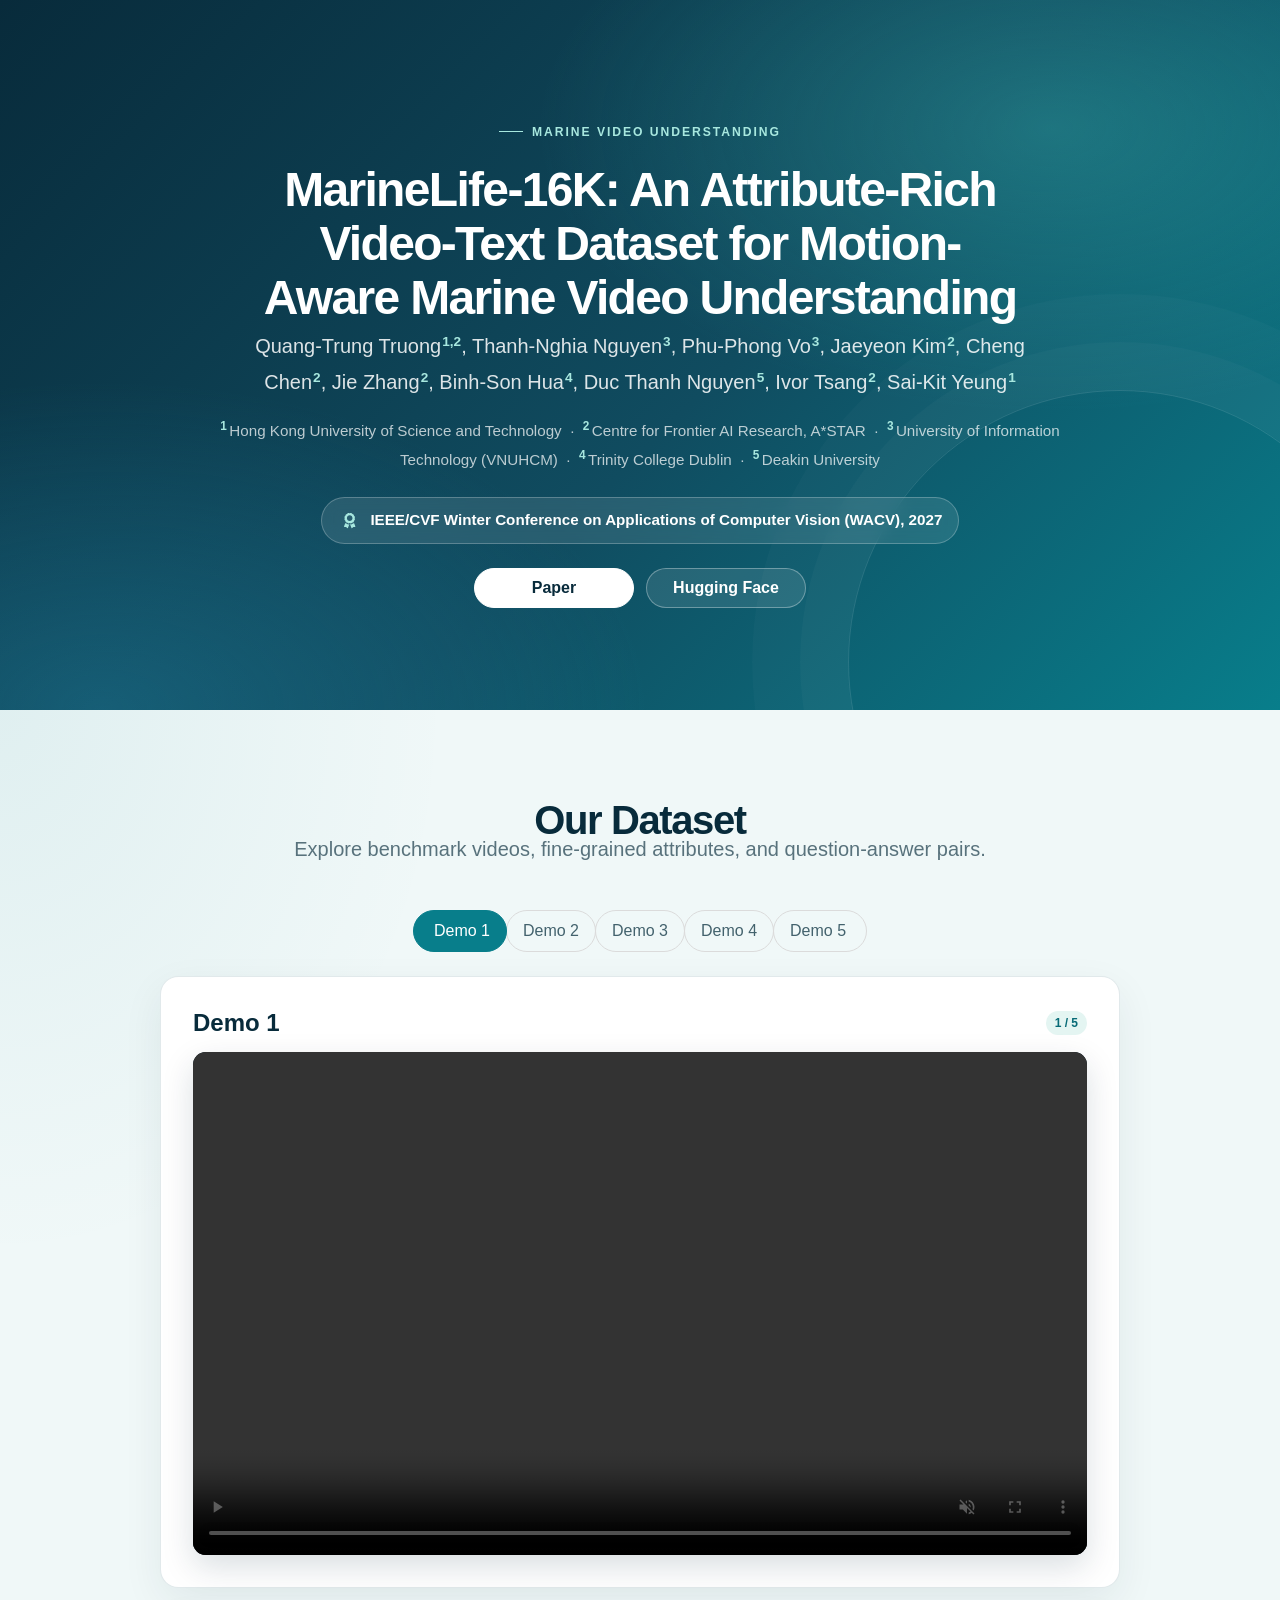
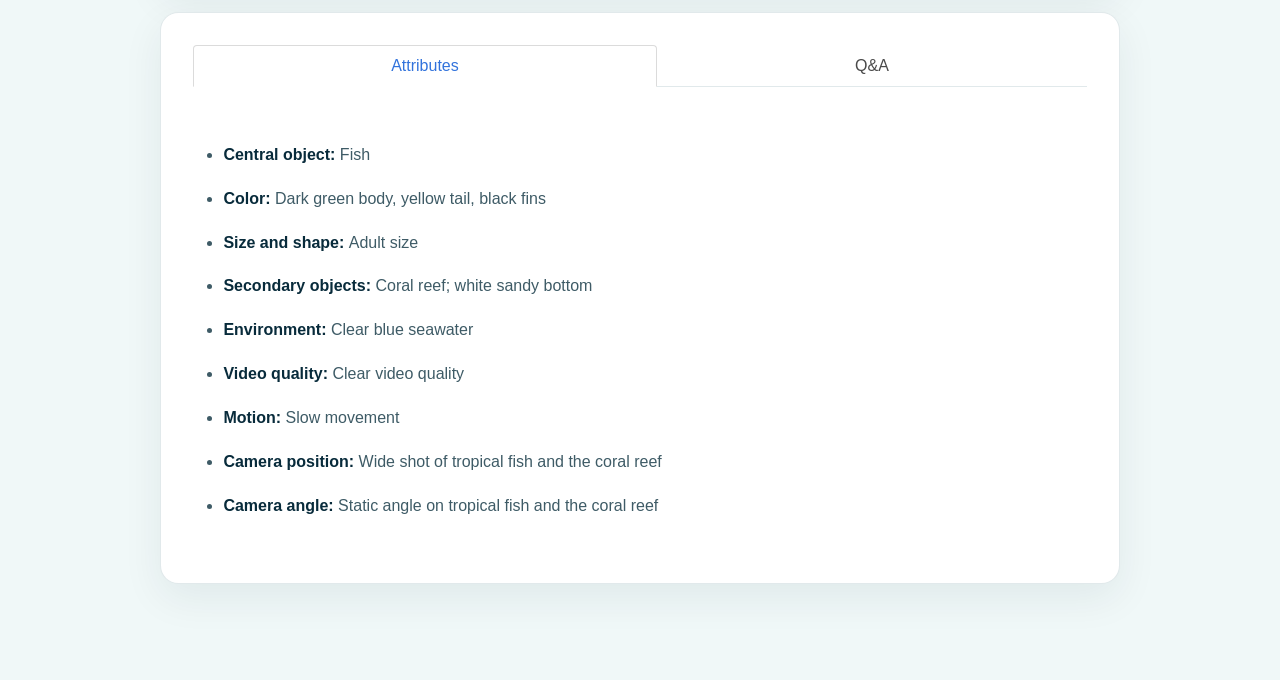
==== index.html @ a96bd1e1 "add materials" ====
<!DOCTYPE html>
<html lang="en">
<head>
  <meta charset="utf-8">
  <meta name="description" content="MarineLife-16K is an attribute-rich video-text dataset for motion-aware marine video understanding.">
  <meta name="keywords" content="MarineLife-16K, marine video, video-text dataset, video understanding, multimodal AI">
  <meta name="viewport" content="width=device-width, initial-scale=1">
  <title>MarineLife-16K: An Attribute-Rich Video-Text Dataset for Motion-Aware Marine Video Understanding</title>
  <link rel="stylesheet" href="./static/css/bulma.min.css">
  <link rel="stylesheet" href="./static/css/fontawesome.all.min.css">
  <script defer src="./static/js/fontawesome.all.min.js"></script>
  <style>
    :root {
      --ocean-ink: #103344;
      --ocean-deep: #082b3b;
      --ocean-teal: #087e8b;
      --ocean-mist: #f0f8f8;
      --ocean-line: rgba(14, 79, 94, 0.12);
    }

    html {
      scroll-behavior: smooth;
      background: var(--ocean-mist);
    }

    body {
      color: var(--ocean-ink);
      background: var(--ocean-mist);
      -webkit-font-smoothing: antialiased;
    }

    .project-hero {
      position: relative;
      overflow: hidden;
      color: #fff;
      background:
        radial-gradient(ellipse at 82% 18%, rgba(64, 199, 190, 0.3), transparent 32rem),
        radial-gradient(ellipse at 8% 100%, rgba(32, 126, 156, 0.45), transparent 34rem),
        linear-gradient(135deg, #082b3b 0%, #104c60 55%, #087e8b 100%);
    }

    .project-hero::after {
      position: absolute;
      right: -7rem;
      bottom: -14rem;
      width: 34rem;
      height: 34rem;
      border: 1px solid rgba(255, 255, 255, 0.12);
      border-radius: 50%;
      box-shadow: 0 0 0 3rem rgba(255, 255, 255, 0.025), 0 0 0 6rem rgba(255, 255, 255, 0.02);
      content: "";
      pointer-events: none;
    }

    .project-hero .hero-body {
      position: relative;
      z-index: 1;
      padding-top: clamp(4rem, 9vw, 7.5rem);
      padding-bottom: clamp(4rem, 8vw, 6.5rem);
    }

    .project-hero .title {
      max-width: 980px;
      margin-right: auto;
      margin-left: auto;
      color: #fff;
      letter-spacing: -0.035em;
      line-height: 1.12;
      text-wrap: balance;
    }

    .project-kicker {
      display: inline-flex;
      align-items: center;
      gap: 0.55rem;
      margin-bottom: 1.4rem;
      color: #a8e8df;
      font-size: 0.76rem;
      font-weight: 700;
      letter-spacing: 0.16em;
      text-transform: uppercase;
    }

    .project-kicker::before {
      width: 1.5rem;
      height: 1px;
      background: currentColor;
      content: "";
    }

    .project-authors {
      max-width: 820px;
      margin: 0 auto 1.5rem;
      color: rgba(255, 255, 255, 0.86);
      line-height: 1.8;
    }

    .project-authors sup {
      margin-left: 0.08em;
      color: #a8e8df;
      font-size: 0.68em;
      font-weight: 700;
    }

    .project-affiliations {
      max-width: 900px;
      margin: -0.5rem auto 1.5rem;
      color: rgba(255, 255, 255, 0.72);
      font-size: 0.95rem;
      line-height: 1.8;
    }

    .project-affiliations sup {
      margin-right: 0.15rem;
      color: #a8e8df;
      font-size: 0.78em;
      font-weight: 700;
    }

    .project-venue {
      display: inline-flex;
      align-items: center;
      gap: 0.55rem;
      padding: 0.65rem 1rem;
      border: 1px solid rgba(255, 255, 255, 0.24);
      border-radius: 999px;
      color: #fff;
      background: rgba(255, 255, 255, 0.1);
      font-size: 0.95rem;
      font-weight: 600;
      backdrop-filter: blur(8px);
    }

    .project-venue .icon {
      color: #a8e8df;
    }

    .project-actions {
      display: flex;
      flex-wrap: wrap;
      justify-content: center;
      gap: 0.75rem;
      margin-top: 1.5rem;
    }

    .project-actions .button {
      min-width: 10rem;
      border: 1px solid rgba(255, 255, 255, 0.32);
      border-radius: 999px;
      color: #fff;
      background: rgba(255, 255, 255, 0.1);
      font-weight: 700;
      transition: transform 160ms ease, background-color 160ms ease, box-shadow 160ms ease;
    }

    .project-actions .button:hover {
      transform: translateY(-2px);
      border-color: #fff;
      color: #fff;
      background: rgba(255, 255, 255, 0.2);
      box-shadow: 0 8px 20px rgba(0, 0, 0, 0.12);
    }

    .project-actions .button-paper {
      border-color: #fff;
      color: var(--ocean-deep);
      background: #fff;
    }

    .project-actions .button-paper:hover {
      border-color: #e4f5f2;
      color: var(--ocean-deep);
      background: #e4f5f2;
    }

    .project-actions a:focus-visible {
      outline: 3px solid #f0b84c;
      outline-offset: 3px;
    }

    #interactive-demo {
      padding-top: clamp(3rem, 7vw, 5.5rem);
      padding-bottom: clamp(4rem, 8vw, 6rem);
      background:
        radial-gradient(ellipse at 0% 0%, rgba(8, 126, 139, 0.07), transparent 28rem),
        var(--ocean-mist) !important;
    }

    .demo-heading .title {
      margin-bottom: 0.85rem;
      color: var(--ocean-deep);
      letter-spacing: -0.035em;
    }

    .demo-heading .subtitle {
      color: #58727c;
    }

    #interactive-demo .box {
      padding: clamp(1rem, 3vw, 2rem);
      border: 1px solid var(--ocean-line);
      border-radius: 1.15rem;
      box-shadow: 0 14px 40px rgba(8, 43, 59, 0.07);
    }

    #interactive-demo .tabs ul {
      border-bottom-color: var(--ocean-line);
    }

    #interactive-demo .tabs a {
      transition: color 160ms ease, background-color 160ms ease, border-color 160ms ease;
    }

    #demo-video-tabs a {
      border-radius: 999px;
      color: #43626d;
    }

    #demo-video-tabs li.is-active a {
      border-color: var(--ocean-teal);
      color: #fff;
      background: var(--ocean-teal);
    }

    #interactive-demo .tabs a:hover {
      color: var(--ocean-teal);
    }

    #demo-video-tabs li.is-active a:hover {
      color: #fff;
    }

    #demo-video-title {
      color: var(--ocean-deep);
      overflow-wrap: anywhere;
    }

    #demo-video-count {
      border-radius: 999px;
      color: #086b77;
      background: #e4f5f2;
      font-weight: 700;
    }

    #marine-demo-video {
      border-radius: 0.8rem;
      background: #061e29;
      box-shadow: 0 12px 32px rgba(8, 43, 59, 0.15);
    }

    #demo-attributes,
    #demo-qa {
      padding: 0.5rem 0.5rem 0;
      color: #3e5b66;
      line-height: 1.8;
    }

    #demo-attributes ul,
    #demo-qa ol {
      margin-left: 1.4rem;
    }

    #demo-attributes li,
    #demo-qa li {
      padding: 0.35rem 0;
    }

    #demo-attributes strong,
    #demo-qa strong {
      color: var(--ocean-deep);
    }

    #interactive-demo a:focus-visible {
      outline: 3px solid #f0b84c;
      outline-offset: 3px;
    }

    @media (max-width: 600px) {
      .project-hero .hero-body {
        padding-right: 1.25rem;
        padding-left: 1.25rem;
      }

      .project-venue {
        max-width: 100%;
        border-radius: 1rem;
        font-size: 0.85rem;
      }

      #demo-video-tabs ul {
        flex-wrap: wrap;
      }
    }

    @media (prefers-reduced-motion: reduce) {
      html {
        scroll-behavior: auto;
      }

      *,
      *::before,
      *::after {
        transition-duration: 0.01ms !important;
      }
    }
  </style>
</head>
<body>
  <section class="hero project-hero">
    <div class="hero-body">
      <div class="container is-max-desktop">
        <div class="has-text-centered">
          <p class="project-kicker">Marine video understanding</p>
          <h1 class="title is-1 is-size-3-mobile is-size-2-tablet is-size-1-desktop mb-5">
            MarineLife-16K: An Attribute-Rich Video-Text Dataset for Motion-Aware Marine Video Understanding
          </h1>

          <p class="subtitle is-5 has-text-centered project-authors">
            Quang-Trung Truong<sup>1,2</sup>, Thanh-Nghia Nguyen<sup>3</sup>, Phu-Phong Vo<sup>3</sup>,
            Jaeyeon Kim<sup>2</sup>, Cheng Chen<sup>2</sup>, Jie Zhang<sup>2</sup>,
            Binh-Son Hua<sup>4</sup>, Duc Thanh Nguyen<sup>5</sup>, Ivor Tsang<sup>2</sup>,
            Sai-Kit Yeung<sup>1</sup>
          </p>
          <p class="project-affiliations">
            <sup>1</sup>Hong Kong University of Science and Technology
            &nbsp;&middot;&nbsp; <sup>2</sup>Centre for Frontier AI Research, A*STAR
            &nbsp;&middot;&nbsp; <sup>3</sup>University of Information Technology (VNUHCM)
            &nbsp;&middot;&nbsp; <sup>4</sup>Trinity College Dublin
            &nbsp;&middot;&nbsp; <sup>5</sup>Deakin University
          </p>
          <p class="project-venue">
            <span class="icon" aria-hidden="true"><i class="fas fa-award"></i></span>
            IEEE/CVF Winter Conference on Applications of Computer Vision (WACV), 2027
          </p>
          <div class="project-actions" aria-label="Project resources">
            <a class="button button-paper" href="MarineLife-16K.pdf" target="_blank" rel="noopener noreferrer">
              <span>Paper</span>
            </a>
            <a class="button" href="https://huggingface.co/datasets/MarineLife-16K/MarineLife-16K" target="_blank" rel="noopener noreferrer">
              <span>Hugging Face</span>
            </a>
          </div>
        </div>
      </div>
    </div>
  </section>

  <section class="section has-background-light" id="interactive-demo">
    <div class="container is-max-desktop">
      <div class="has-text-centered mb-6 demo-heading">
        <h2 class="title is-2 is-size-3-mobile">Our Dataset</h2>
        <p class="subtitle is-5">Explore benchmark videos, fine-grained attributes, and question-answer pairs.</p>
      </div>

      <div class="tabs is-toggle is-toggle-rounded is-centered" aria-label="Demo videos">
        <ul id="demo-video-tabs" role="tablist"></ul>
      </div>

      <div class="box">
        <nav class="level is-mobile mb-4" aria-label="Active video details">
          <div class="level-left">
            <div class="level-item">
              <h3 class="title is-4 mb-0" id="demo-video-title"></h3>
            </div>
          </div>
          <div class="level-right">
            <div class="level-item">
              <span class="tag is-info is-light" id="demo-video-count"></span>
            </div>
          </div>
        </nav>
        <figure class="image is-16by9">
          <video class="has-ratio" id="marine-demo-video" autoplay controls muted loop playsinline preload="metadata"></video>
        </figure>
      </div>

      <div class="box mt-5">
        <div class="tabs is-boxed is-fullwidth" aria-label="Video data views">
          <ul role="tablist">
            <li class="is-active" data-panel-tab="attributes">
              <a href="#demo-attributes" role="tab" aria-selected="true" aria-controls="demo-attributes">Attributes</a>
            </li>
            <li data-panel-tab="qa">
              <a href="#demo-qa" role="tab" aria-selected="false" aria-controls="demo-qa">Q&amp;A</a>
            </li>
          </ul>
        </div>
        <div class="content" id="demo-attributes" role="tabpanel"></div>
        <div class="content is-hidden" id="demo-qa" role="tabpanel"></div>
      </div>
    </div>
  </section>

  <script>
    const demoVideos = [
  {
    "id": "BigIsland_Jan3_2023__0019",
    "filename": "BigIsland_Jan3_2023_0019.mp4",
    "attributes": [
      {
        "label": "Central object",
        "value": "Fish"
      },
      {
        "label": "Color",
        "value": "Dark green body, yellow tail, black fins"
      },
      {
        "label": "Size and shape",
        "value": "Adult size"
      },
      {
        "label": "Secondary objects",
        "value": "Coral reef; white sandy bottom"
      },
      {
        "label": "Environment",
        "value": "Clear blue seawater"
      },
      {
        "label": "Video quality",
        "value": "Clear video quality"
      },
      {
        "label": "Motion",
        "value": "Slow movement"
      },
      {
        "label": "Camera position",
        "value": "Wide shot of tropical fish and the coral reef"
      },
      {
        "label": "Camera angle",
        "value": "Static angle on tropical fish and the coral reef"
      }
    ],
    "qa": [
      {
        "question": "What is the central object in the video?",
        "options": [
          {
            "label": "A",
            "text": "fish"
          },
          {
            "label": "B",
            "text": "shark"
          },
          {
            "label": "C",
            "text": "seal"
          },
          {
            "label": "D",
            "text": "sea turtle"
          }
        ],
        "answer": "A — fish"
      },
      {
        "question": "Which color and size or shape description best matches the fish?",
        "options": [
          {
            "label": "A",
            "text": "color: dark green body, yellow tail, black fins; size/shape: adult sizes"
          },
          {
            "label": "B",
            "text": "color: many vivid colors, mainly moss green, light green, and yellow; size/shape: various sizes"
          },
          {
            "label": "C",
            "text": "color: rough body, black and pink; size/shape: various sizes"
          },
          {
            "label": "D",
            "text": "color: white scales with thin black on the body; orange-yellow dorsal and anal fins with black edges; white pectoral and pelvic fins; size/shape: large size"
          }
        ],
        "answer": "A — color: dark green body, yellow tail, black fins; size/shape: adult sizes"
      },
      {
        "question": "Which option lists only objects present in the video? An option is incorrect if it includes any object not shown.",
        "options": [
          {
            "label": "A",
            "text": "hard coral, fish, lobster"
          },
          {
            "label": "B",
            "text": "shark, many different small fish species and isolated hard corals growing separately, rocky area"
          },
          {
            "label": "C",
            "text": "sandy seafloor, spiny coral, different types of coral such as hard coral, soft coral, gorgonian coral, ..."
          },
          {
            "label": "D",
            "text": "fish, coral reef, white sandy bottom"
          }
        ],
        "answer": "D — fish, coral reef, white sandy bottom"
      },
      {
        "question": "Which camera position or camera movement best matches the video?",
        "options": [
          {
            "label": "A",
            "text": "camera position/view: the camera is stationary, taking a wide shot of the sea turtle from near to far, then from far to near, and moving across the camera; camera angle/movement: horizontal angle that follows the sea turtle"
          },
          {
            "label": "B",
            "text": "camera position/view: the camera takes a wide shot of Tropical fish and the coral reef; camera angle/movement: static angle on Tropical fish and the coral reef"
          },
          {
            "label": "C",
            "text": "camera position/view: the camera pans around; camera angle/movement: wide horizontal shot"
          },
          {
            "label": "D",
            "text": "camera position/view: the camera tilts down toward the seafloor; camera angle/movement: vertical tilt"
          }
        ],
        "answer": "B — camera position/view: the camera takes a wide shot of Tropical fish and the coral reef; camera angle/movement: static angle on Tropical fish and the coral reef"
      },
      {
        "question": "Which movement or state of the fish, best matches the video?",
        "options": [
          {
            "label": "A",
            "text": "the spiny coral moves slightly"
          },
          {
            "label": "B",
            "text": "slow movement"
          },
          {
            "label": "C",
            "text": "the coral reef moves very little"
          },
          {
            "label": "D",
            "text": "the shark cruises steadily through open water"
          }
        ],
        "answer": "B — slow movement"
      },
      {
        "question": "How is the environment in the video?",
        "options": [
          {
            "label": "A",
            "text": "slightly turbid seawater"
          },
          {
            "label": "B",
            "text": "dense kelp forest"
          },
          {
            "label": "C",
            "text": "murky green water"
          },
          {
            "label": "D",
            "text": "clear blue seawater"
          }
        ],
        "answer": "D — clear blue seawater"
      },
      {
        "question": "How do the camera movement and viewpoint capture the fish and the visible object activity in the video?",
        "options": [],
        "answer": "The camera takes a wide shot of Tropical fish and the coral reef. The camera angle or movement is described as follows: static angle on Tropical fish and the coral reef. Together, these camera choices record the fish and the visible activity: slow movement."
      },
      {
        "question": "Write one complete English video-captioning sentence that contains fewer than 80 words, describes the central object's identity, texture or pattern, color, size, and shape, includes up to three secondary objects, details the environment and lighting, mentions the video quality, describes the object motion, and defines the camera position and camera angle separately.",
        "options": [],
        "answer": "The video shows a medium dark blue-black reef fish with a streamlined oval body and bright yellow tail over coral rubble, white sand channels, distant fish, and clear daylight water; the fish moves slowly, with a foreground-to-wide camera position and horizontal camera angle."
      }
    ]
  },
  {
    "id": "GreenIsland_Apr9_2023__0002",
    "filename": "GreenIsland_Apr9_2023_0002.mp4",
    "attributes": [
      {
        "label": "Central object",
        "value": "Sea turtle"
      },
      {
        "label": "Texture and pattern",
        "value": "Brownish-black with white spots; white with black dots"
      },
      {
        "label": "Color",
        "value": "Brown"
      },
      {
        "label": "Size and shape",
        "value": "Adult size"
      },
      {
        "label": "Secondary objects",
        "value": "Coral reefs and surrounding rocks; diver"
      },
      {
        "label": "Environment",
        "value": "Clear blue seawater"
      },
      {
        "label": "Video quality",
        "value": "Clear video quality"
      },
      {
        "label": "Motion",
        "value": "The sea turtle swims at a slow speed"
      },
      {
        "label": "Camera position",
        "value": "Stationary wide shot as the sea turtle moves from near to far and back"
      },
      {
        "label": "Camera angle",
        "value": "Horizontal angle following the sea turtle"
      }
    ],
    "qa": [
      {
        "question": "What is the central object in the video?",
        "options": [
          {
            "label": "A",
            "text": "seal"
          },
          {
            "label": "B",
            "text": "shark"
          },
          {
            "label": "C",
            "text": "ray"
          },
          {
            "label": "D",
            "text": "sea turtle"
          }
        ],
        "answer": "D — sea turtle"
      },
      {
        "question": "Which color and size or shape description best matches the sea turtle?",
        "options": [
          {
            "label": "A",
            "text": "color: red, white, and brown; size/shape: fan-shaped fins with a compact body"
          },
          {
            "label": "B",
            "text": "color: rough body, black and pink; size/shape: various sizes"
          },
          {
            "label": "C",
            "text": "color: brown; size/shape: adult sizes"
          },
          {
            "label": "D",
            "text": "color: orange, brown; size/shape: large"
          }
        ],
        "answer": "C — color: brown; size/shape: adult sizes"
      },
      {
        "question": "Which option lists only objects present in the video? An option is incorrect if it includes any object not shown.",
        "options": [
          {
            "label": "A",
            "text": "many schools of small fish, seal, rocky area"
          },
          {
            "label": "B",
            "text": "coral reefs and rocks surrounding the organism, diver, sea turtle"
          },
          {
            "label": "C",
            "text": "diver, many different small fish species and isolated hard corals growing separately, seaweed"
          },
          {
            "label": "D",
            "text": "diver, sea turtle, hard coral"
          }
        ],
        "answer": "B — coral reefs and rocks surrounding the organism, diver, sea turtle"
      },
      {
        "question": "Which camera position or camera movement best matches the video?",
        "options": [
          {
            "label": "A",
            "text": "camera position/view: the camera takes a close-up of the coral reef, then part of a school of small fish and a rope, then a wide shot around the coral reef; the video is clear; camera angle/movement: the shot moves slowly, taking us from a close-up view to a wide view of the coral reef"
          },
          {
            "label": "B",
            "text": "camera position/view: the camera takes a close-up of hard coral from one spot to another; camera angle/movement: close-up shot around the hard coral"
          },
          {
            "label": "C",
            "text": "camera position/view: the camera tilts down toward the seafloor; camera angle/movement: vertical tilt"
          },
          {
            "label": "D",
            "text": "camera position/view: the camera is stationary, taking a wide shot of the sea turtle from near to far, then from far to near, and moving across the camera; camera angle/movement: horizontal angle that follows the sea turtle"
          }
        ],
        "answer": "D — camera position/view: the camera is stationary, taking a wide shot of the sea turtle from near to far, then from far to near, and moving across the camera; camera angle/movement: horizontal angle that follows the sea turtle"
      },
      {
        "question": "Which movement or state of the sea turtle, best matches the video?",
        "options": [
          {
            "label": "A",
            "text": "black and pink sea urchins move very little"
          },
          {
            "label": "B",
            "text": "the sea turtle swims at a slow speed"
          },
          {
            "label": "C",
            "text": "the diver swims slowly and exhales air bubbles"
          },
          {
            "label": "D",
            "text": "the seal swims fast"
          }
        ],
        "answer": "B — the sea turtle swims at a slow speed"
      },
      {
        "question": "How is the environment in the video?",
        "options": [
          {
            "label": "A",
            "text": "turquoise, turbid water"
          },
          {
            "label": "B",
            "text": "slightly turbid seawater"
          },
          {
            "label": "C",
            "text": "clear blue seawater"
          },
          {
            "label": "D",
            "text": "dark rocky seabed"
          }
        ],
        "answer": "C — clear blue seawater"
      },
      {
        "question": "How do the camera movement and viewpoint capture the sea turtle and the visible object activity in the video?",
        "options": [],
        "answer": "The camera is stationary, taking a wide shot of the sea turtle from near to far, then from far to near, and moving across the camera. The camera angle or movement is described as follows: horizontal angle that follows the sea turtle. Together, these camera choices record the sea turtle and the visible activity: the sea turtle swims at a slow speed."
      },
      {
        "question": "Write one complete English video-captioning sentence that contains fewer than 80 words, describes the central object's identity, texture or pattern, color, size, and shape, includes up to three secondary objects, details the environment and lighting, mentions the video quality, describes the object motion, and defines the camera position and camera angle separately.",
        "options": [],
        "answer": "The video shows an adult sea turtle with an olive-brown oval scute-patterned shell, speckled pale head, and broad flippers swimming over coral mounds, rocky ledges, distant fish, and clear sunlit blue reef water; the turtle glides slowly, with a following side camera position and horizontal camera angle."
      }
    ]
  },
  {
    "id": "KAUST_Jun2023__0021",
    "filename": "KAUST_Jun2023_0021.mp4",
    "attributes": [
      {
        "label": "Central object",
        "value": "Coral reef"
      },
      {
        "label": "Color",
        "value": "Varied coloration"
      },
      {
        "label": "Size and shape",
        "value": "Large"
      },
      {
        "label": "Secondary objects",
        "value": "Two divers"
      },
      {
        "label": "Environment",
        "value": "Clear water"
      },
      {
        "label": "Video quality",
        "value": "High-quality, sharp footage"
      },
      {
        "label": "Motion",
        "value": "Two divers observe the coral reef"
      },
      {
        "label": "Camera position",
        "value": "Camera pans around the coral reef"
      },
      {
        "label": "Camera angle",
        "value": "Horizontal, wide-angle shot of the coral reef"
      }
    ],
    "qa": [
      {
        "question": "What is the central object in the video?",
        "options": [
          {
            "label": "A",
            "text": "rocky arch"
          },
          {
            "label": "B",
            "text": "shipwreck"
          },
          {
            "label": "C",
            "text": "coral reef"
          },
          {
            "label": "D",
            "text": "kelp forest"
          }
        ],
        "answer": "C — coral reef"
      },
      {
        "question": "Which color and size or shape description best matches the coral reef?",
        "options": [
          {
            "label": "A",
            "text": "color: golden yellow; size/shape: tall and branching"
          },
          {
            "label": "B",
            "text": "color: bright scarlet; size/shape: needle-thin and elongated"
          },
          {
            "label": "C",
            "text": "color: varied coloration; size/shape: large"
          },
          {
            "label": "D",
            "text": "color: translucent white; size/shape: round and gelatinous"
          }
        ],
        "answer": "C — color: varied coloration; size/shape: large"
      },
      {
        "question": "Which option lists only objects present in the video? An option is incorrect if it includes any object not shown.",
        "options": [
          {
            "label": "A",
            "text": "coral reef, two divers"
          },
          {
            "label": "B",
            "text": "giant clam, manta ray"
          },
          {
            "label": "C",
            "text": "giant Pacific octopus, hammerhead shark"
          },
          {
            "label": "D",
            "text": "leafy seadragon, chambered nautilus"
          }
        ],
        "answer": "A — coral reef, two divers"
      },
      {
        "question": "Which camera position or camera movement best matches the video?",
        "options": [
          {
            "label": "A",
            "text": "camera position/view: Camera pans around coral reef; camera angle/movement: Horizontal, Wide-angle shot of coral reef"
          },
          {
            "label": "B",
            "text": "camera position/view: diver-eye close view; camera angle/movement: upward-tilted handheld shot"
          },
          {
            "label": "C",
            "text": "camera position/view: fixed macro view; camera angle/movement: top-down static shot"
          },
          {
            "label": "D",
            "text": "camera position/view: overhead orbiting view; camera angle/movement: vertical circular sweep"
          }
        ],
        "answer": "A — camera position/view: Camera pans around coral reef; camera angle/movement: Horizontal, Wide-angle shot of coral reef"
      },
      {
        "question": "How do the camera movement and viewpoint capture the coral reef and the visible object activity in the video?",
        "options": [],
        "answer": "The camera position is Camera pans around coral reef. The camera angle or movement is Horizontal, Wide-angle shot of coral reef. Together, these camera choices capture the coral reef and visible activity: 2 diver observing side on coral reef.",
      },
      {
        "question": "Write one complete English video-captioning sentence that contains fewer than 80 words, describes the central object's identity, texture or pattern, color, size, and shape, includes up to three secondary objects, details the environment and lighting, mentions the video quality, describes the object motion, and defines the camera position and camera angle separately.",
        "options": [],
        "answer": "The video shows a large, varied-color coral reef near two divers in clear water, captured in high-quality sharp footage with a wide horizontal angle as the camera pans around the reef while the divers observe it from the side."
      },
      {
        "question": "How is the environment in the video?",
        "options": [
          {
            "label": "A",
            "text": "clear water"
          },
          {
            "label": "B",
            "text": "a sunlit shallow reef flat"
          },
          {
            "label": "C",
            "text": "a deep blackwater pelagic zone"
          },
          {
            "label": "D",
            "text": "a silt-heavy estuary"
          }
        ],
        "answer": "A — clear water"
      }
    ]
  },
  {
    "id": "GreenIsland_Guanqun__0015",
    "filename": "GreenIsland_Guanqun_0015.mp4",
    "attributes": [
      {
        "label": "Central object",
        "value": "School of fish"
      },
      {
        "label": "Color",
        "value": "Silver"
      },
      {
        "label": "Size and shape",
        "value": "Large"
      },
      {
        "label": "Secondary objects",
        "value": "Coral reef; diver filming video"
      },
      {
        "label": "Environment",
        "value": "Clear water"
      },
      {
        "label": "Lighting",
        "value": "Light filtering down through the water"
      },
      {
        "label": "Video quality",
        "value": "Sharp footage"
      },
      {
        "label": "Motion",
        "value": "School of fish moves slowly"
      },
      {
        "label": "Camera position",
        "value": "Camera view centered on school of fish"
      },
      {
        "label": "Camera angle",
        "value": "Horizontal, wide-angle shot of school of fish"
      }
    ],
    "qa": [
      {
        "question": "What is the central object in the video?",
        "options": [
          {
            "label": "A",
            "text": "scorpionfish"
          },
          {
            "label": "B",
            "text": "wobbegong shark"
          },
          {
            "label": "C",
            "text": "giant manta ray"
          },
          {
            "label": "D",
            "text": "school of fish"
          }
        ],
        "answer": "D — school of fish"
      },
      {
        "question": "Which color and size or shape description best matches the school of fish?",
        "options": [
          {
            "label": "A",
            "text": "color: silver; size/shape: large"
          },
          {
            "label": "B",
            "text": "color: cobalt blue; size/shape: compact and box-shaped"
          },
          {
            "label": "C",
            "text": "color: golden yellow; size/shape: tall and branching"
          },
          {
            "label": "D",
            "text": "color: bright scarlet; size/shape: needle-thin and elongated"
          }
        ],
        "answer": "A — color: silver; size/shape: large"
      },
      {
        "question": "Which option lists only objects present in the video? An option is incorrect if it includes any object not shown.",
        "options": [
          {
            "label": "A",
            "text": "leafy seadragon, chambered nautilus"
          },
          {
            "label": "B",
            "text": "giant clam, manta ray"
          },
          {
            "label": "C",
            "text": "school of fish, coral reef, diver filming video"
          },
          {
            "label": "D",
            "text": "giant Pacific octopus, hammerhead shark"
          }
        ],
        "answer": "C — school of fish, coral reef, diver filming video"
      },
      {
        "question": "Which camera position or camera movement best matches the video?",
        "options": [
          {
            "label": "A",
            "text": "camera position/view: diver-eye close view; camera angle/movement: upward-tilted handheld shot"
          },
          {
            "label": "B",
            "text": "camera position/view: fixed macro view; camera angle/movement: top-down static shot"
          },
          {
            "label": "C",
            "text": "camera position/view: overhead orbiting view; camera angle/movement: vertical circular sweep"
          },
          {
            "label": "D",
            "text": "camera position/view: Camera view centered on school of fish; camera angle/movement: Horizontal, Wide-angle shot of school of fish"
          }
        ],
        "answer": "D — camera position/view: Camera view centered on school of fish; camera angle/movement: Horizontal, Wide-angle shot of school of fish"
      },
      {
        "question": "How do the camera movement and viewpoint capture the school of fish and the visible object activity in the video?",
        "options": [],
        "answer": "The camera position is Camera view centered on school of fish. The camera angle or movement is Horizontal, Wide-angle shot of school of fish. Together, these camera choices capture the school of fish and visible activity: school of fish moves slowly."
      },
      {
        "question": "Write one complete English video-captioning sentence that contains fewer than 80 words, describes the central object's identity, texture or pattern, color, size, and shape, includes up to three secondary objects, details the environment and lighting, mentions the video quality, describes the object motion, and defines the camera position and camera angle separately.",
        "options": [],
        "answer": "The video shows a large silver school of fish moving slowly near a coral reef while a diver films in clear water, with light filtering down through the water and a sharp, wide-angle horizontal camera view centered on the fish."
      },
      {
        "question": "Which movement or state of the school of fish, best matches the video?",
        "options": [
          {
            "label": "A",
            "text": "The school of fish remains completely motionless."
          },
          {
            "label": "B",
            "text": "The school of fish darts rapidly across the frame."
          },
          {
            "label": "C",
            "text": "The school of fish burrows beneath the sediment."
          },
          {
            "label": "D",
            "text": "The school of fish moves slowly."
          }
        ],
        "answer": "D — The school of fish moves slowly."
      },
      {
        "question": "How is the environment in the video?",
        "options": [
          {
            "label": "A",
            "text": "clear water"
          },
          {
            "label": "B",
            "text": "a deep blackwater pelagic zone"
          },
          {
            "label": "C",
            "text": "a silt-heavy estuary"
          },
          {
            "label": "D",
            "text": "a sunlit shallow reef flat"
          }
        ],
        "answer": "A — clear water"
      },
      {
        "question": "How is the lighting in the video?",
        "options": [
          {
            "label": "A",
            "text": "Light filtering down through the water"
          },
          {
            "label": "B",
            "text": "Bright natural sunlight"
          },
          {
            "label": "C",
            "text": "A focused artificial torch beam"
          },
          {
            "label": "D",
            "text": "Dim ambient twilight"
          }
        ],
        "answer": "A — Light filtering down through the water"
      }
    ]
  },
  {
    "id": "WestPalmBeach_May2023__0003",
    "filename": "WestPalmBeach_May2023_0003.mp4",
    "attributes": [
      {
        "label": "Central object",
        "value": "Shark"
      },
      {
        "label": "Color",
        "value": "Grey"
      },
      {
        "label": "Size and shape",
        "value": "Medium"
      },
      {
        "label": "Secondary objects",
        "value": "Fish; diver"
      },
      {
        "label": "Environment",
        "value": "Blue water"
      },
      {
        "label": "Lighting",
        "value": "Medium depth; sunlight reaches the area"
      },
      {
        "label": "Video quality",
        "value": "Good quality; fairly clear"
      },
      {
        "label": "Motion",
        "value": "The shark swims fairly fast, and a diver swims nearby"
      },
      {
        "label": "Camera position",
        "value": "The camera pans around"
      },
      {
        "label": "Camera angle",
        "value": "Wide and horizontal shot"
      }
    ],
    "qa": [
      {
        "question": "What is the central object in the video?",
        "options": [
          {
            "label": "A",
            "text": "shark"
          },
          {
            "label": "B",
            "text": "ray"
          },
          {
            "label": "C",
            "text": "sea turtle"
          },
          {
            "label": "D",
            "text": "seal"
          }
        ],
        "answer": "A — shark"
      },
      {
        "question": "Which color and size or shape description best matches the shark?",
        "options": [
          {
            "label": "A",
            "text": "color: dark gray above and pale below; size/shape: broad wing-like body"
          },
          {
            "label": "B",
            "text": "color: dark green body, yellow tail, black fins; size/shape: adult sizes"
          },
          {
            "label": "C",
            "text": "color: grey; size/shape: medium"
          },
          {
            "label": "D",
            "text": "color: black wetsuit with bright pink fins; size/shape: adult sizes"
          }
        ],
        "answer": "C — color: grey; size/shape: medium"
      },
      {
        "question": "Which option lists only objects present in the video? An option is incorrect if it includes any object not shown.",
        "options": [
          {
            "label": "A",
            "text": "diver, shark, fish around"
          },
          {
            "label": "B",
            "text": "algae, seaweed, sea urchins, starfish"
          },
          {
            "label": "C",
            "text": "hard coral, fish, school of fish, surrounded by sand"
          },
          {
            "label": "D",
            "text": "shark, school of small fish, diver, uneven rock reef"
          }
        ],
        "answer": "A — diver, shark, fish around"
      },
      {
        "question": "Which camera position or camera movement best matches the video?",
        "options": [
          {
            "label": "A",
            "text": "camera position/view: the camera moves above the subject; camera angle/movement: downward overhead angle"
          },
          {
            "label": "B",
            "text": "camera position/view: the camera pans around; camera angle/movement: wide and horizontal shot"
          },
          {
            "label": "C",
            "text": "camera position/view: the camera pans around; camera angle/movement: wide horizontal shot"
          },
          {
            "label": "D",
            "text": "camera position/view: the camera tilts down toward the seafloor; camera angle/movement: vertical tilt"
          }
        ],
        "answer": "B — camera position/view: the camera pans around; camera angle/movement: wide and horizontal shot"
      },
      {
        "question": "Which movement or state of the shark, best matches the video?",
        "options": [
          {
            "label": "A",
            "text": "the turtle swims slowly with steady flipper movement"
          },
          {
            "label": "B",
            "text": "the diver swims at normal speed"
          },
          {
            "label": "C",
            "text": "the shark swims fairly fast"
          },
          {
            "label": "D",
            "text": "butterfly fish swim slowly"
          }
        ],
        "answer": "C — the shark swims fairly fast"
      },
      {
        "question": "How is the environment in the video?",
        "options": [
          {
            "label": "A",
            "text": "open ocean"
          },
          {
            "label": "B",
            "text": "slightly turbid seawater"
          },
          {
            "label": "C",
            "text": "dark blue seawater"
          },
          {
            "label": "D",
            "text": "blue water"
          }
        ],
        "answer": "D — blue water"
      },
      {
        "question": "What is the lighting condition in the video?",
        "options": [
          {
            "label": "A",
            "text": "bright shallow sunlight"
          },
          {
            "label": "B",
            "text": "dim or low-light conditions"
          },
          {
            "label": "C",
            "text": "medium depth, sunlight reaches the area"
          },
          {
            "label": "D",
            "text": "sunlight can penetrate through"
          }
        ],
        "answer": "C — medium depth, sunlight reaches the area"
      },
      {
        "question": "How do the camera movement and viewpoint capture the shark and the visible object activity in the video?",
        "options": [],
        "answer": "The camera pans around. The camera angle or movement is described as follows: wide and horizontal shot. Together, these camera choices record the shark and the visible activity: the shark swims fairly fast, and a diver swims nearby."
      },
      {
        "question": "Write one complete English video-captioning sentence that contains fewer than 80 words, describes the central object's identity, texture or pattern, color, size, and shape, includes up to three secondary objects, details the environment and lighting, mentions the video quality, describes the object motion, and defines the camera position and camera angle separately.",
        "options": [],
        "answer": "The video shows several gray sharks with smooth bodies, pale undersides, pointed snouts, triangular fins, and long tails near scuba divers, bait or camera gear, small fish, particles, and clear blue water; sharks circle and glide, with a mid-water camera position and horizontal camera angle."
      }
    ]
  }
];

    const demoState = {
      activeFilename: demoVideos[0].filename,
      activePanel: "attributes"
    };

    const demoElements = {
      video: document.getElementById("marine-demo-video"),
      title: document.getElementById("demo-video-title"),
      count: document.getElementById("demo-video-count"),
      videoTabs: document.getElementById("demo-video-tabs"),
      attributes: document.getElementById("demo-attributes"),
      qa: document.getElementById("demo-qa")
    };

    function getDemoLabel(index) {
      return "Demo " + (index + 1);
    }

    function renderVideoTabs() {
      demoElements.videoTabs.replaceChildren();

      demoVideos.forEach((video, index) => {
        const item = document.createElement("li");
        const link = document.createElement("a");
        const label = document.createElement("span");
        const isActive = video.filename === demoState.activeFilename;

        item.classList.toggle("is-active", isActive);
        link.href = "#interactive-demo";
        link.dataset.filename = video.filename;
        link.setAttribute("role", "tab");
        link.setAttribute("aria-controls", "marine-demo-video");
        link.setAttribute("aria-selected", String(isActive));
        label.textContent = getDemoLabel(index);

        link.append(label);
        link.addEventListener("click", (event) => {
          event.preventDefault();
          demoState.activeFilename = video.filename;
          renderDemo();
        });
        item.append(link);
        demoElements.videoTabs.append(item);
      });
    }

    function renderAttributes(attributes) {
      if (!Array.isArray(attributes) || attributes.length === 0) {
        const message = document.createElement("p");
        message.className = "notification is-light";
        message.textContent = "Attribute data is not available for this video.";
        demoElements.attributes.replaceChildren(message);
        return;
      }

      const list = document.createElement("ul");

      attributes.forEach((attribute) => {
        const item = document.createElement("li");
        const label = document.createElement("strong");

        label.textContent = attribute.label + ": ";
        item.append(label, attribute.value);
        list.append(item);
      });

      demoElements.attributes.replaceChildren(list);
    }

    function renderQa(qaPairs) {
      if (!Array.isArray(qaPairs) || qaPairs.length === 0) {
        const message = document.createElement("p");
        message.className = "notification is-light";
        message.textContent = "Question-and-answer data is not available for this video.";
        demoElements.qa.replaceChildren(message);
        return;
      }

      const list = document.createElement("ol");

      qaPairs.forEach((qa) => {
        const item = document.createElement("li");
        const question = document.createElement("p");
        const questionLabel = document.createElement("strong");
        const answer = document.createElement("p");
        const answerLabel = document.createElement("strong");

        item.classList.add("mb-5");
        questionLabel.textContent = "Question: ";
        question.append(questionLabel, qa.question);
        item.append(question);

        const qaOptions = Array.isArray(qa.options) ? qa.options : [];

        if (qaOptions.length) {
          const options = document.createElement("ul");

          qaOptions.forEach((option) => {
            const optionItem = document.createElement("li");
            optionItem.textContent = option.label + ". " + option.text;
            options.append(optionItem);
          });

          item.append(options);
        }

        answerLabel.textContent = "Answer: ";
        answer.append(answerLabel, qa.answer || "Not available.");
        item.append(answer);
        list.append(item);
      });

      demoElements.qa.replaceChildren(list);
    }

    function renderPanelTabs() {
      document.querySelectorAll("[data-panel-tab]").forEach((tab) => {
        const isActive = tab.dataset.panelTab === demoState.activePanel;
        tab.classList.toggle("is-active", isActive);
        tab.querySelector("a").setAttribute("aria-selected", String(isActive));
      });

      demoElements.attributes.classList.toggle("is-hidden", demoState.activePanel !== "attributes");
      demoElements.qa.classList.toggle("is-hidden", demoState.activePanel !== "qa");
    }

    function renderDemo() {
      let activeVideo = demoVideos.find((video) => video.filename === demoState.activeFilename);

      if (!activeVideo) {
        activeVideo = demoVideos[0];
        demoState.activeFilename = activeVideo.filename;
      }

      const activeVideoIndex = demoVideos.indexOf(activeVideo);
      const activeDemoLabel = getDemoLabel(activeVideoIndex);

      demoElements.video.src = "./Video_demo/" + activeVideo.filename;
      demoElements.video.setAttribute("aria-label", activeDemoLabel + " benchmark video");
      demoElements.video.load();
      demoElements.video.play().catch(() => {});
      demoElements.title.textContent = activeDemoLabel;
      demoElements.count.textContent = activeVideoIndex + 1 + " / " + demoVideos.length;

      renderVideoTabs();
      renderAttributes(activeVideo.attributes);
      renderQa(activeVideo.qa);
      renderPanelTabs();
    }

    document.querySelectorAll("[data-panel-tab]").forEach((tab) => {
      tab.querySelector("a").addEventListener("click", (event) => {
        event.preventDefault();
        demoState.activePanel = tab.dataset.panelTab;
        renderPanelTabs();
      });
    });

    renderDemo();
  </script>
</body>
</html>
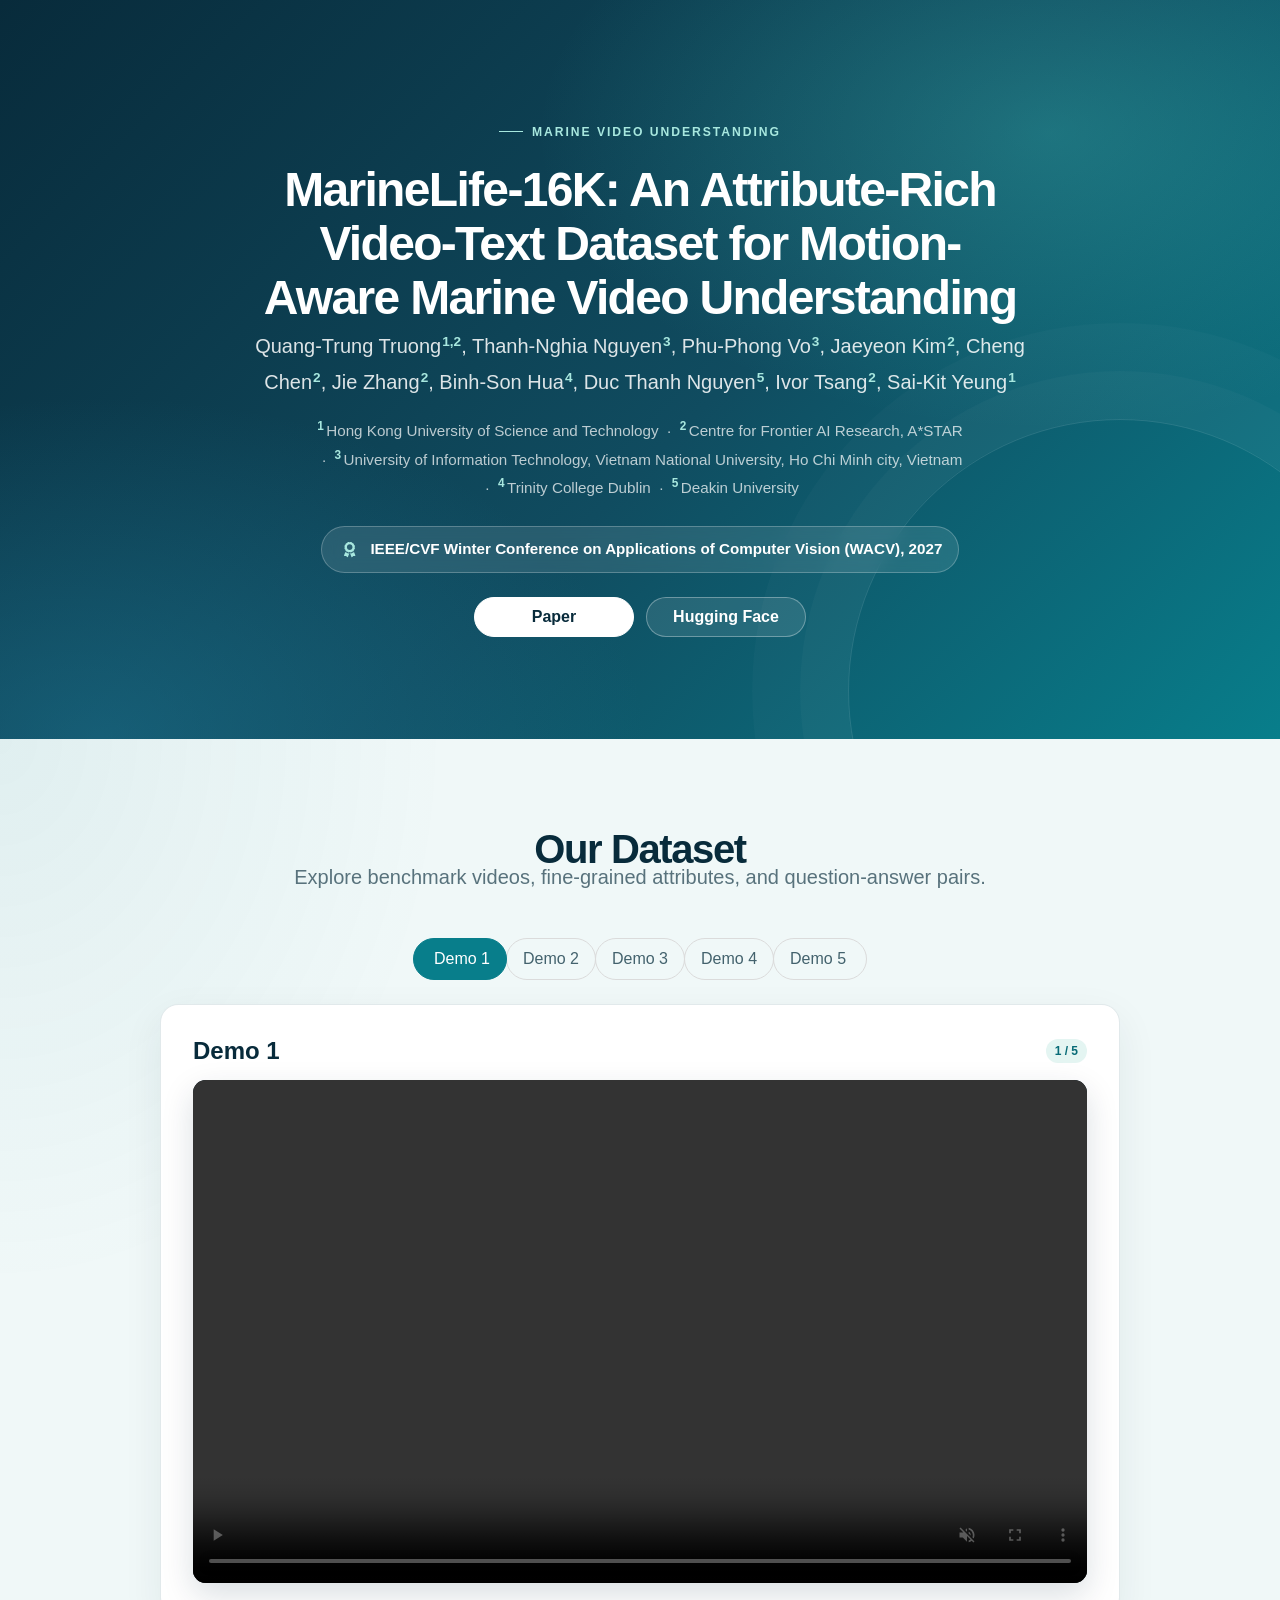
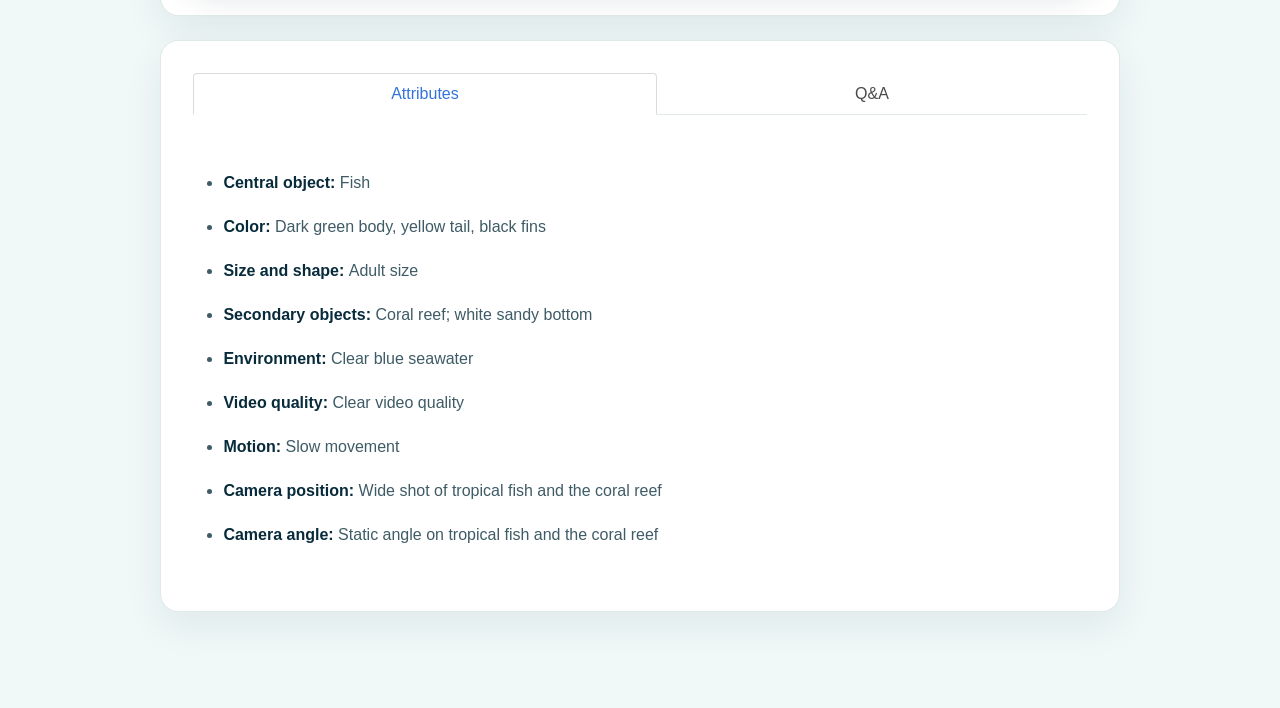
==== commit 60c9492e: "add materials" ====
--- a/index.html
+++ b/index.html
@@ -324,7 +324,9 @@
           <p class="project-affiliations">
             <sup>1</sup>Hong Kong University of Science and Technology
             &nbsp;&middot;&nbsp; <sup>2</sup>Centre for Frontier AI Research, A*STAR
-            &nbsp;&middot;&nbsp; <sup>3</sup>University of Information Technology (VNUHCM)
+            <br>
+            &nbsp;&middot;&nbsp; <sup>3</sup>University of Information Technology, Vietnam National University, Ho Chi Minh city, Vietnam
+            <br>
             &nbsp;&middot;&nbsp; <sup>4</sup>Trinity College Dublin
             &nbsp;&middot;&nbsp; <sup>5</sup>Deakin University
           </p>
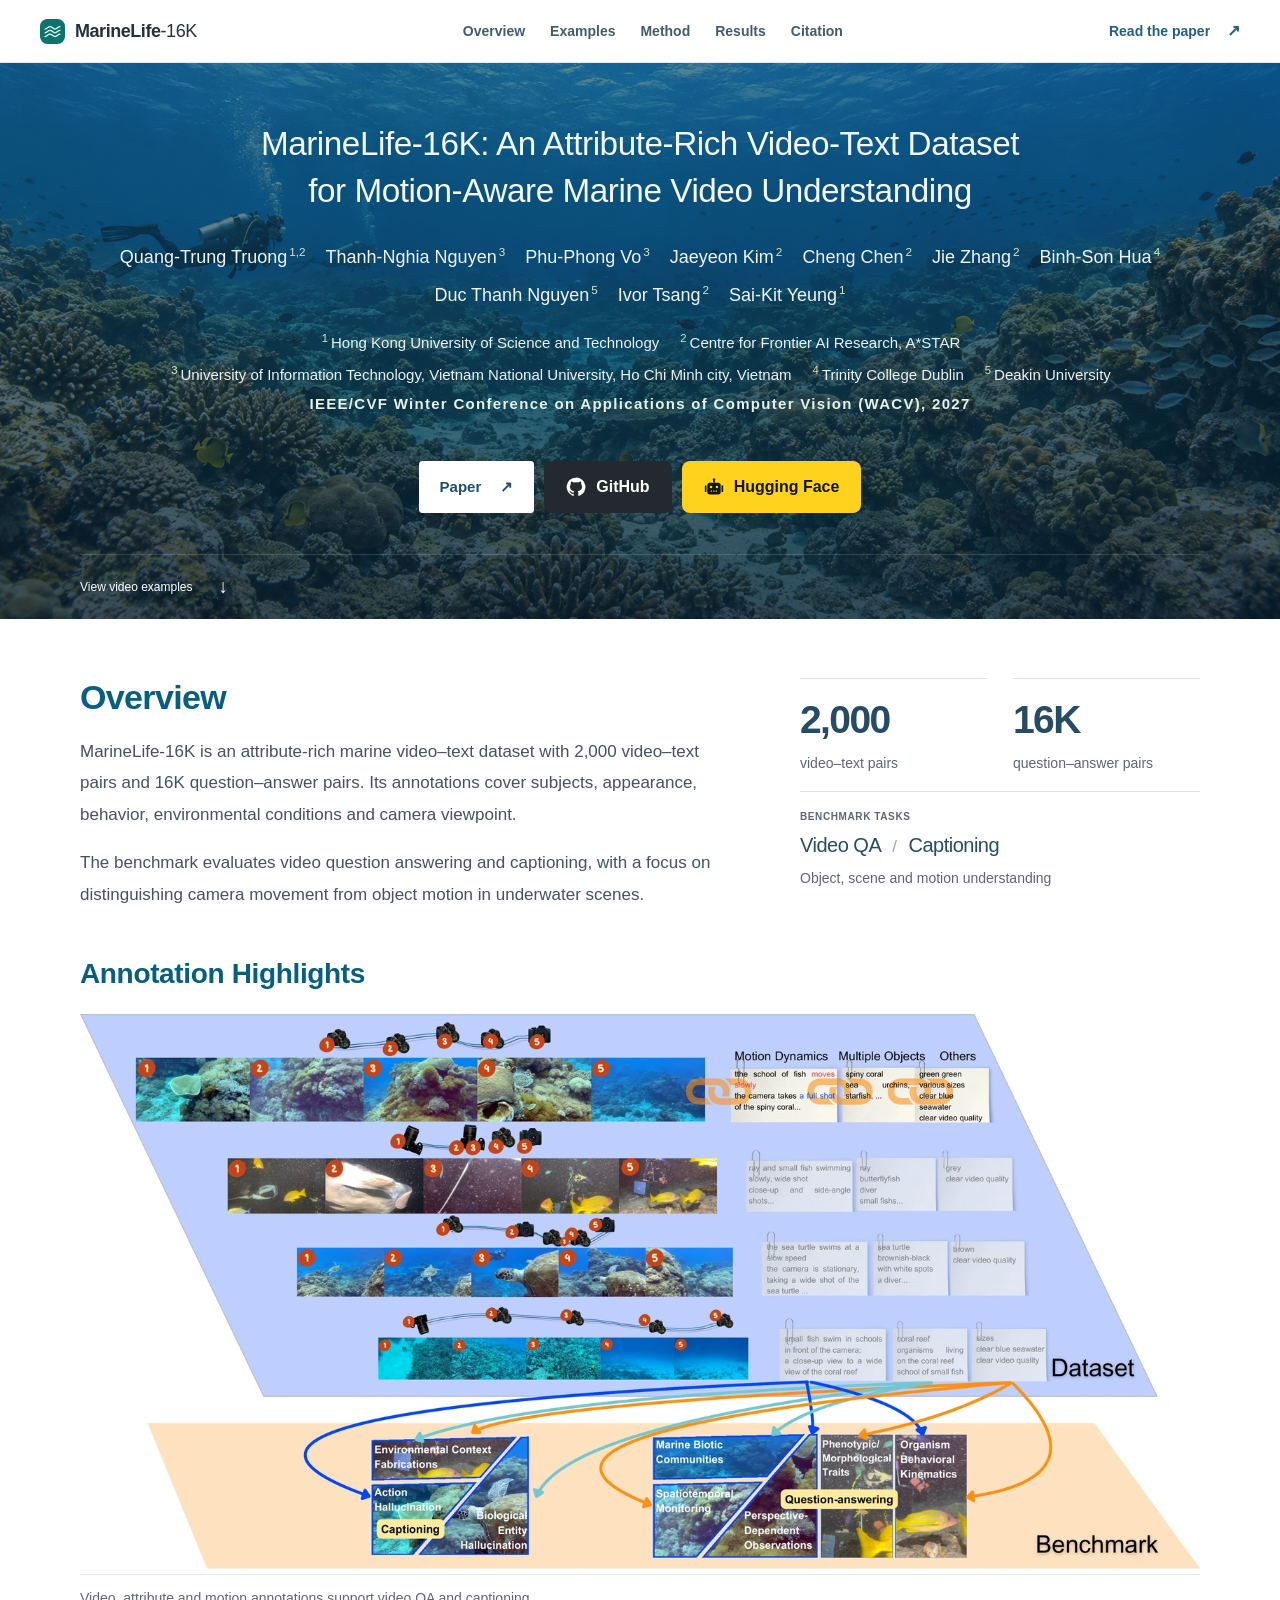
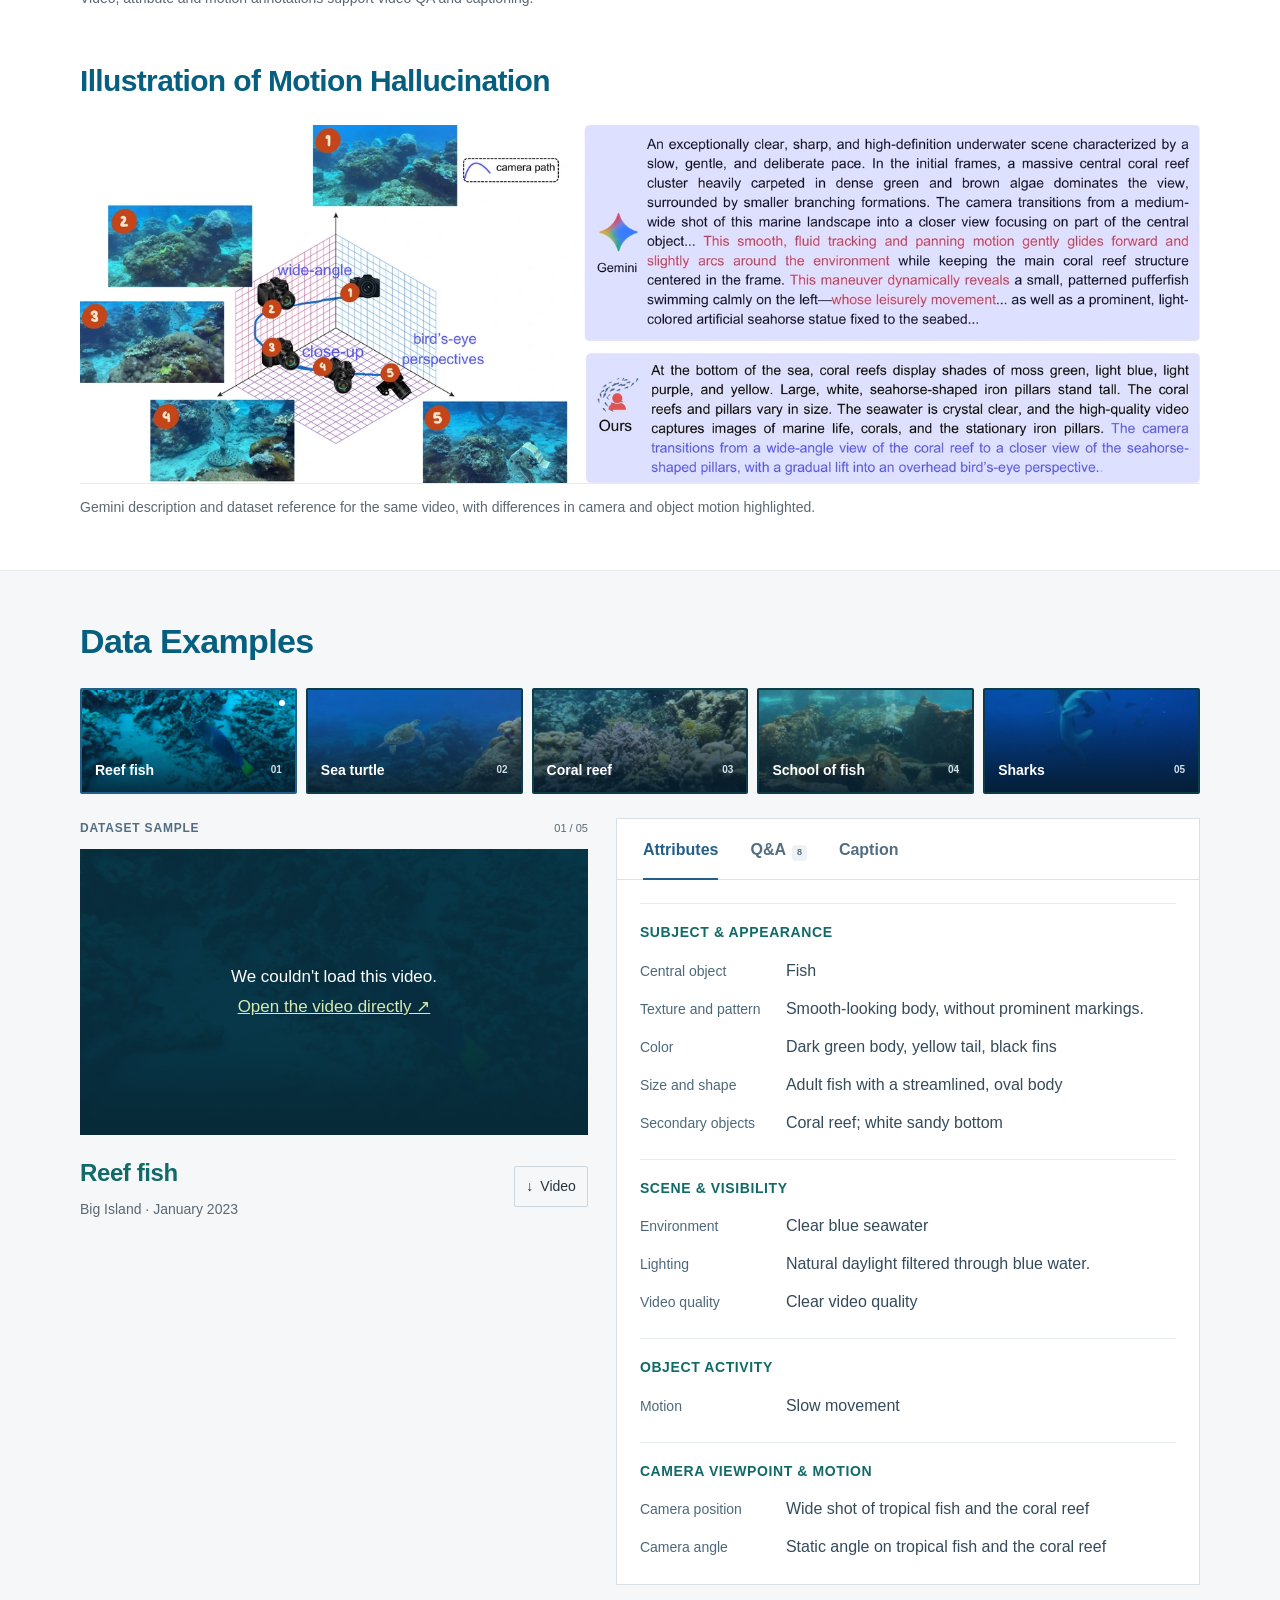
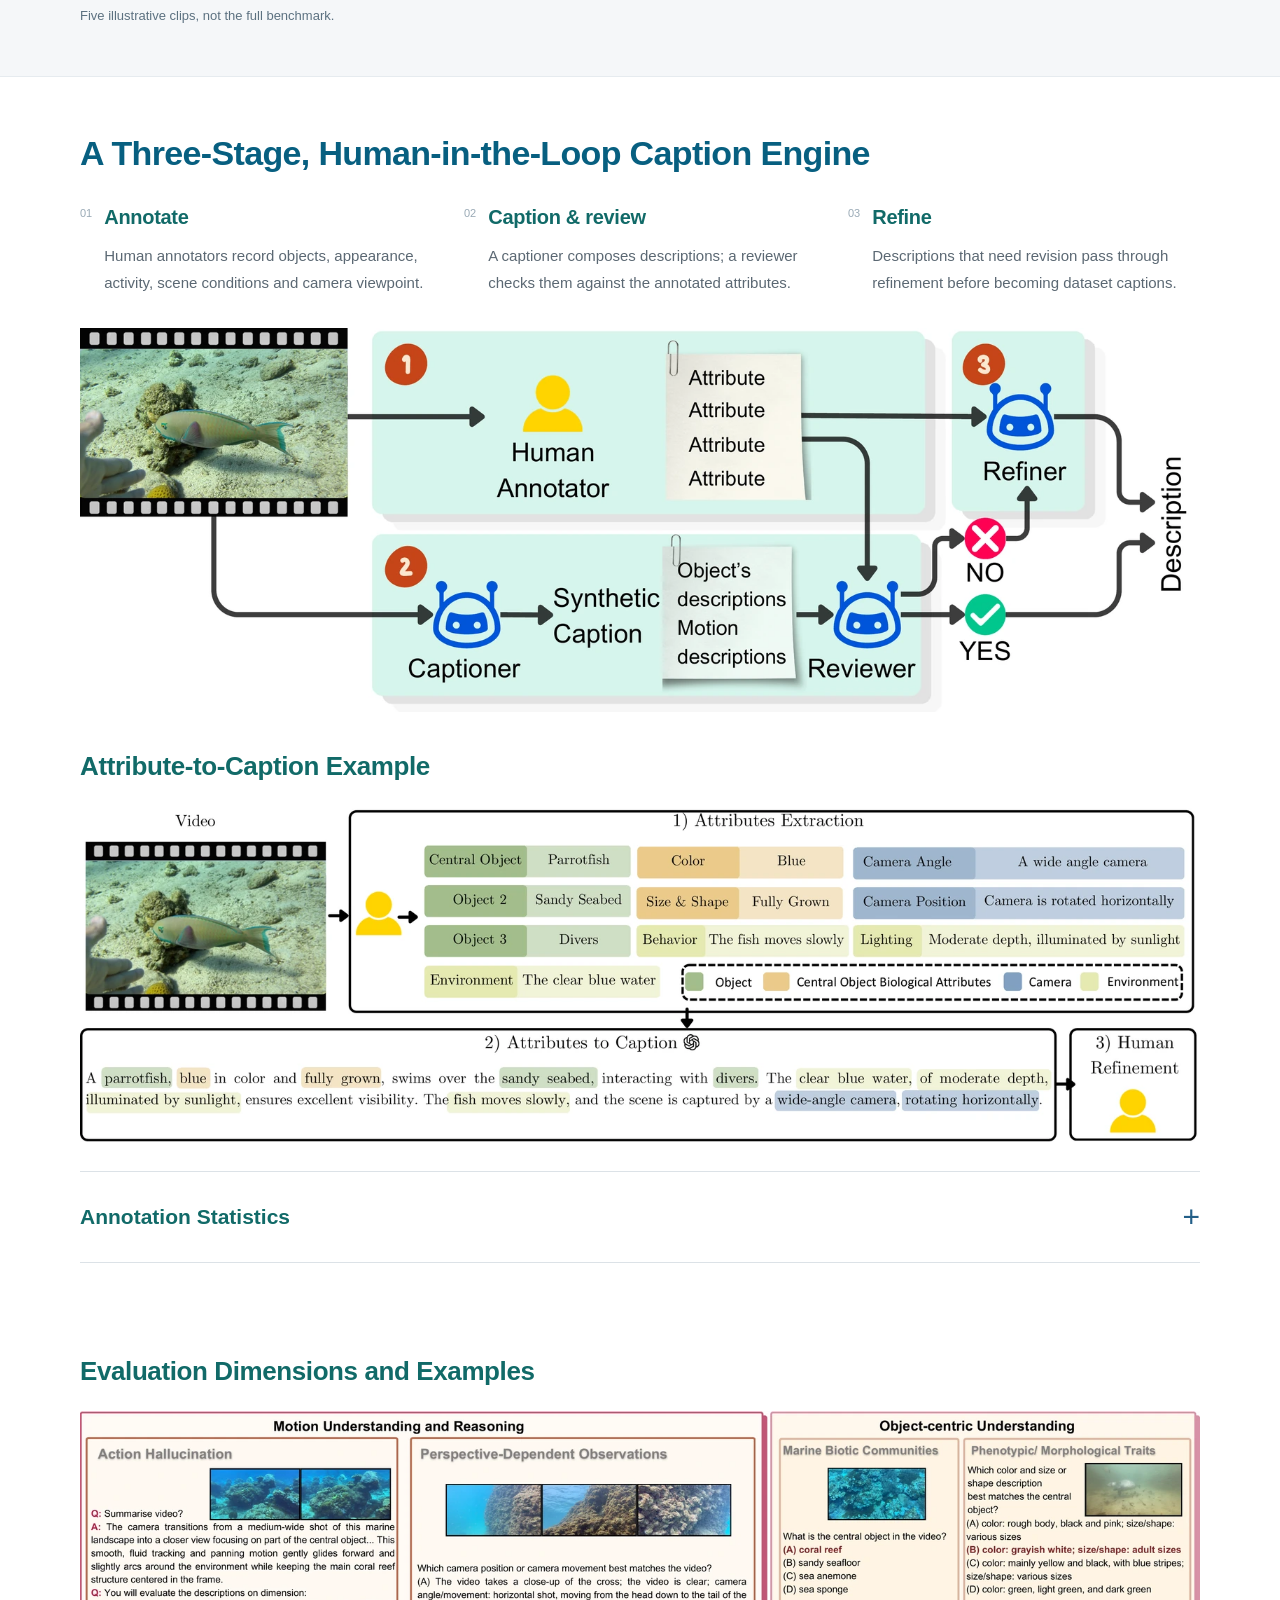
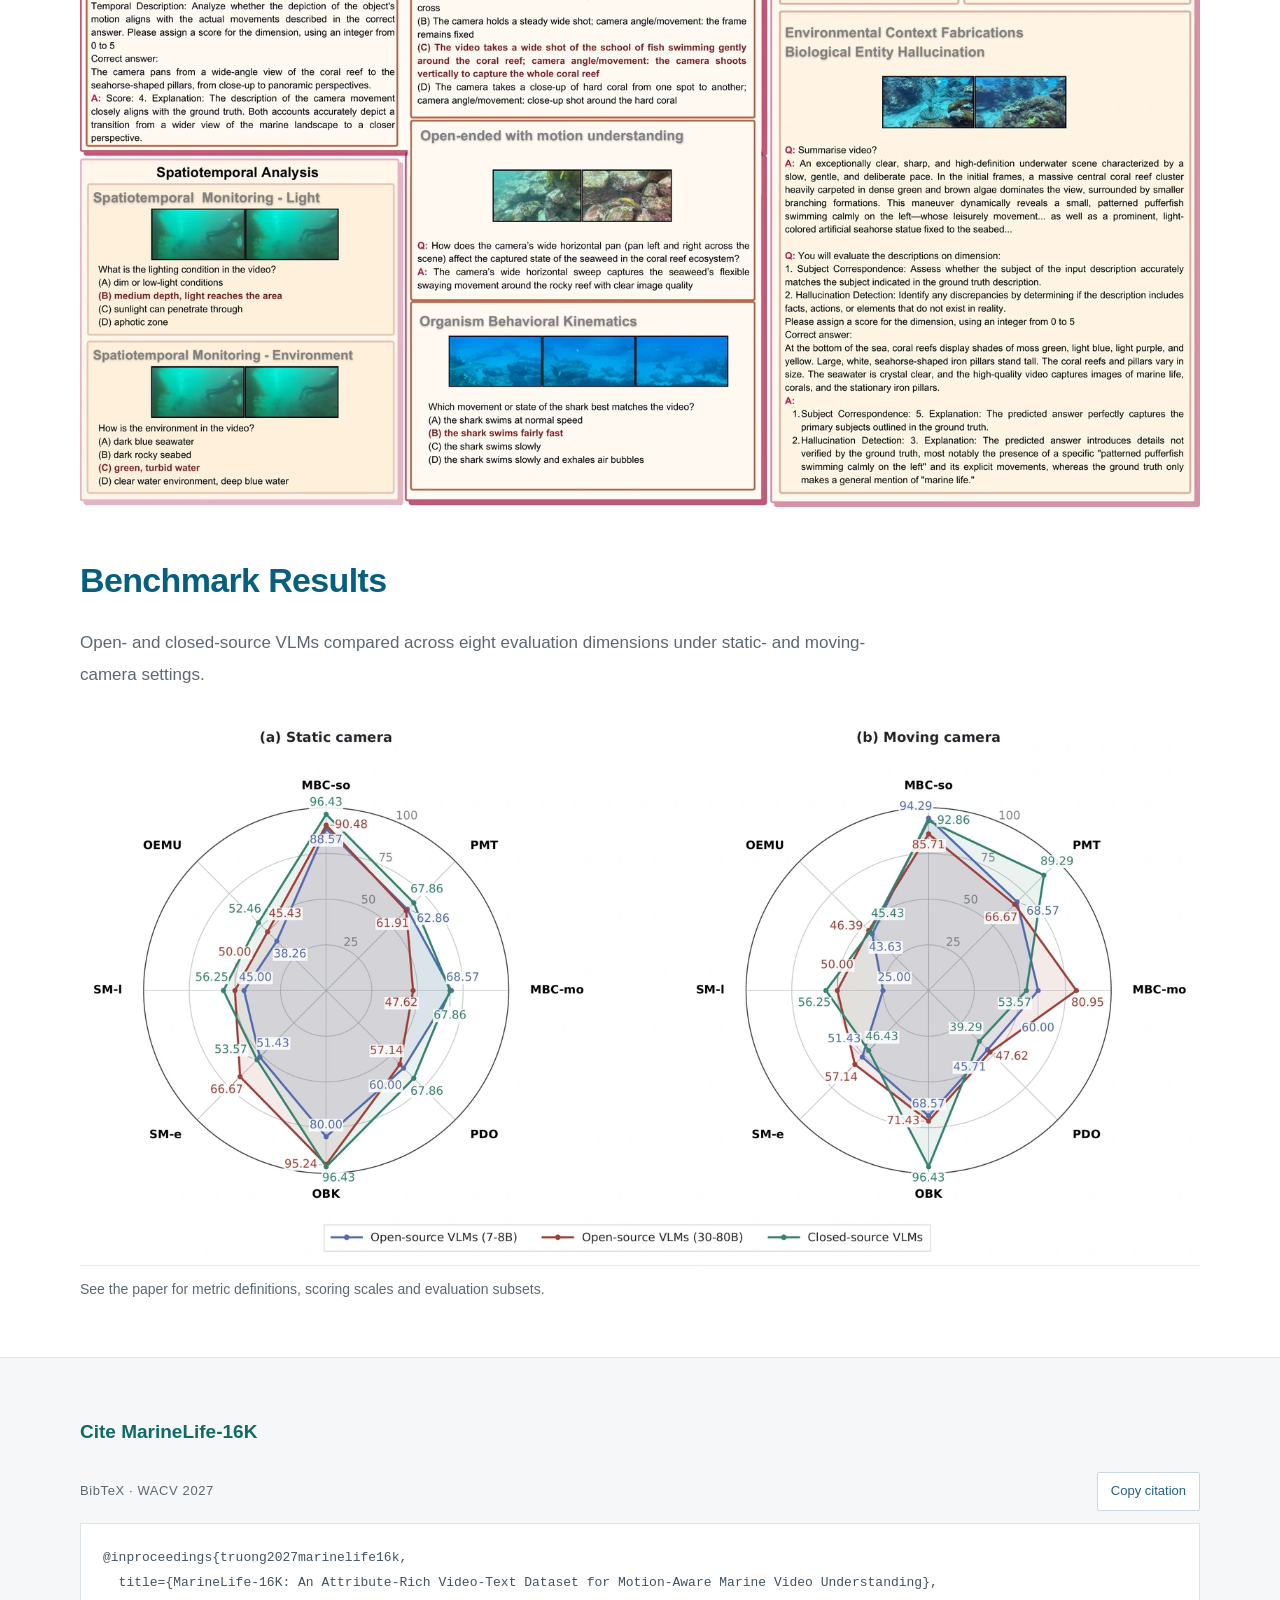
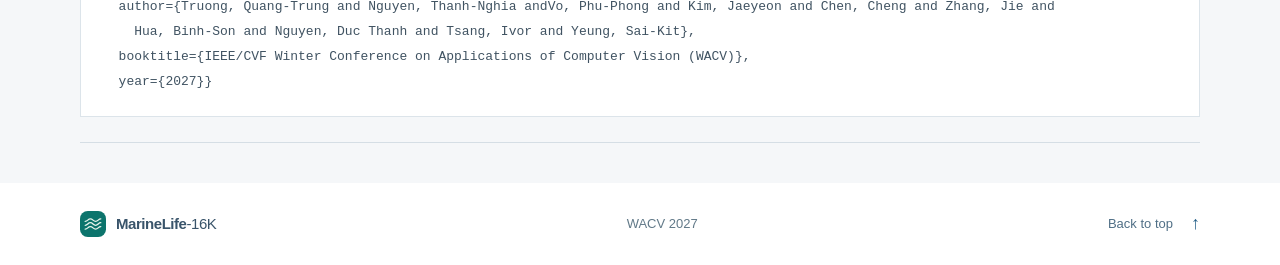
==== commit c7546258: "add new materials" ====
--- a/index.html
+++ b/index.html
@@ -1,1525 +1,197 @@
-<!DOCTYPE html>
+<!doctype html>
 <html lang="en">
 <head>
   <meta charset="utf-8">
-  <meta name="description" content="MarineLife-16K is an attribute-rich video-text dataset for motion-aware marine video understanding.">
-  <meta name="keywords" content="MarineLife-16K, marine video, video-text dataset, video understanding, multimodal AI">
   <meta name="viewport" content="width=device-width, initial-scale=1">
-  <title>MarineLife-16K: An Attribute-Rich Video-Text Dataset for Motion-Aware Marine Video Understanding</title>
-  <link rel="stylesheet" href="./static/css/bulma.min.css">
-  <link rel="stylesheet" href="./static/css/fontawesome.all.min.css">
-  <script defer src="./static/js/fontawesome.all.min.js"></script>
-  <style>
-    :root {
-      --ocean-ink: #103344;
-      --ocean-deep: #082b3b;
-      --ocean-teal: #087e8b;
-      --ocean-mist: #f0f8f8;
-      --ocean-line: rgba(14, 79, 94, 0.12);
-    }
-
-    html {
-      scroll-behavior: smooth;
-      background: var(--ocean-mist);
-    }
-
-    body {
-      color: var(--ocean-ink);
-      background: var(--ocean-mist);
-      -webkit-font-smoothing: antialiased;
-    }
-
-    .project-hero {
-      position: relative;
-      overflow: hidden;
-      color: #fff;
-      background:
-        radial-gradient(ellipse at 82% 18%, rgba(64, 199, 190, 0.3), transparent 32rem),
-        radial-gradient(ellipse at 8% 100%, rgba(32, 126, 156, 0.45), transparent 34rem),
-        linear-gradient(135deg, #082b3b 0%, #104c60 55%, #087e8b 100%);
-    }
-
-    .project-hero::after {
-      position: absolute;
-      right: -7rem;
-      bottom: -14rem;
-      width: 34rem;
-      height: 34rem;
-      border: 1px solid rgba(255, 255, 255, 0.12);
-      border-radius: 50%;
-      box-shadow: 0 0 0 3rem rgba(255, 255, 255, 0.025), 0 0 0 6rem rgba(255, 255, 255, 0.02);
-      content: "";
-      pointer-events: none;
-    }
-
-    .project-hero .hero-body {
-      position: relative;
-      z-index: 1;
-      padding-top: clamp(4rem, 9vw, 7.5rem);
-      padding-bottom: clamp(4rem, 8vw, 6.5rem);
-    }
-
-    .project-hero .title {
-      max-width: 980px;
-      margin-right: auto;
-      margin-left: auto;
-      color: #fff;
-      letter-spacing: -0.035em;
-      line-height: 1.12;
-      text-wrap: balance;
-    }
-
-    .project-kicker {
-      display: inline-flex;
-      align-items: center;
-      gap: 0.55rem;
-      margin-bottom: 1.4rem;
-      color: #a8e8df;
-      font-size: 0.76rem;
-      font-weight: 700;
-      letter-spacing: 0.16em;
-      text-transform: uppercase;
-    }
-
-    .project-kicker::before {
-      width: 1.5rem;
-      height: 1px;
-      background: currentColor;
-      content: "";
-    }
-
-    .project-authors {
-      max-width: 820px;
-      margin: 0 auto 1.5rem;
-      color: rgba(255, 255, 255, 0.86);
-      line-height: 1.8;
-    }
-
-    .project-authors sup {
-      margin-left: 0.08em;
-      color: #a8e8df;
-      font-size: 0.68em;
-      font-weight: 700;
-    }
-
-    .project-affiliations {
-      max-width: 900px;
-      margin: -0.5rem auto 1.5rem;
-      color: rgba(255, 255, 255, 0.72);
-      font-size: 0.95rem;
-      line-height: 1.8;
-    }
-
-    .project-affiliations sup {
-      margin-right: 0.15rem;
-      color: #a8e8df;
-      font-size: 0.78em;
-      font-weight: 700;
-    }
-
-    .project-venue {
-      display: inline-flex;
-      align-items: center;
-      gap: 0.55rem;
-      padding: 0.65rem 1rem;
-      border: 1px solid rgba(255, 255, 255, 0.24);
-      border-radius: 999px;
-      color: #fff;
-      background: rgba(255, 255, 255, 0.1);
-      font-size: 0.95rem;
-      font-weight: 600;
-      backdrop-filter: blur(8px);
-    }
-
-    .project-venue .icon {
-      color: #a8e8df;
-    }
-
-    .project-actions {
-      display: flex;
-      flex-wrap: wrap;
-      justify-content: center;
-      gap: 0.75rem;
-      margin-top: 1.5rem;
-    }
-
-    .project-actions .button {
-      min-width: 10rem;
-      border: 1px solid rgba(255, 255, 255, 0.32);
-      border-radius: 999px;
-      color: #fff;
-      background: rgba(255, 255, 255, 0.1);
-      font-weight: 700;
-      transition: transform 160ms ease, background-color 160ms ease, box-shadow 160ms ease;
-    }
-
-    .project-actions .button:hover {
-      transform: translateY(-2px);
-      border-color: #fff;
-      color: #fff;
-      background: rgba(255, 255, 255, 0.2);
-      box-shadow: 0 8px 20px rgba(0, 0, 0, 0.12);
-    }
-
-    .project-actions .button-paper {
-      border-color: #fff;
-      color: var(--ocean-deep);
-      background: #fff;
-    }
-
-    .project-actions .button-paper:hover {
-      border-color: #e4f5f2;
-      color: var(--ocean-deep);
-      background: #e4f5f2;
-    }
-
-    .project-actions a:focus-visible {
-      outline: 3px solid #f0b84c;
-      outline-offset: 3px;
-    }
-
-    #interactive-demo {
-      padding-top: clamp(3rem, 7vw, 5.5rem);
-      padding-bottom: clamp(4rem, 8vw, 6rem);
-      background:
-        radial-gradient(ellipse at 0% 0%, rgba(8, 126, 139, 0.07), transparent 28rem),
-        var(--ocean-mist) !important;
-    }
-
-    .demo-heading .title {
-      margin-bottom: 0.85rem;
-      color: var(--ocean-deep);
-      letter-spacing: -0.035em;
-    }
-
-    .demo-heading .subtitle {
-      color: #58727c;
-    }
-
-    #interactive-demo .box {
-      padding: clamp(1rem, 3vw, 2rem);
-      border: 1px solid var(--ocean-line);
-      border-radius: 1.15rem;
-      box-shadow: 0 14px 40px rgba(8, 43, 59, 0.07);
-    }
-
-    #interactive-demo .tabs ul {
-      border-bottom-color: var(--ocean-line);
-    }
-
-    #interactive-demo .tabs a {
-      transition: color 160ms ease, background-color 160ms ease, border-color 160ms ease;
-    }
-
-    #demo-video-tabs a {
-      border-radius: 999px;
-      color: #43626d;
-    }
-
-    #demo-video-tabs li.is-active a {
-      border-color: var(--ocean-teal);
-      color: #fff;
-      background: var(--ocean-teal);
-    }
-
-    #interactive-demo .tabs a:hover {
-      color: var(--ocean-teal);
-    }
-
-    #demo-video-tabs li.is-active a:hover {
-      color: #fff;
-    }
-
-    #demo-video-title {
-      color: var(--ocean-deep);
-      overflow-wrap: anywhere;
-    }
-
-    #demo-video-count {
-      border-radius: 999px;
-      color: #086b77;
-      background: #e4f5f2;
-      font-weight: 700;
-    }
-
-    #marine-demo-video {
-      border-radius: 0.8rem;
-      background: #061e29;
-      box-shadow: 0 12px 32px rgba(8, 43, 59, 0.15);
-    }
-
-    #demo-attributes,
-    #demo-qa {
-      padding: 0.5rem 0.5rem 0;
-      color: #3e5b66;
-      line-height: 1.8;
-    }
-
-    #demo-attributes ul,
-    #demo-qa ol {
-      margin-left: 1.4rem;
-    }
-
-    #demo-attributes li,
-    #demo-qa li {
-      padding: 0.35rem 0;
-    }
-
-    #demo-attributes strong,
-    #demo-qa strong {
-      color: var(--ocean-deep);
-    }
-
-    #interactive-demo a:focus-visible {
-      outline: 3px solid #f0b84c;
-      outline-offset: 3px;
-    }
-
-    @media (max-width: 600px) {
-      .project-hero .hero-body {
-        padding-right: 1.25rem;
-        padding-left: 1.25rem;
-      }
-
-      .project-venue {
-        max-width: 100%;
-        border-radius: 1rem;
-        font-size: 0.85rem;
-      }
-
-      #demo-video-tabs ul {
-        flex-wrap: wrap;
-      }
-    }
-
-    @media (prefers-reduced-motion: reduce) {
-      html {
-        scroll-behavior: auto;
-      }
-
-      *,
-      *::before,
-      *::after {
-        transition-duration: 0.01ms !important;
-      }
-    }
-  </style>
+  <meta name="description" content="MarineLife-16K: an attribute-rich video–text dataset for motion-aware marine video understanding. Explore underwater videos, annotations, captions and question–answer pairs.">
+  <meta name="theme-color" content="#174d70">
+  <meta property="og:type" content="website">
+  <meta property="og:title" content="MarineLife-16K · WACV 2027">
+  <meta property="og:description" content="An Attribute-Rich Video-Text Dataset for Motion-Aware Marine Video Understanding.">
+  <meta property="og:image" content="./static/figures/teaser.webp">
+  <title>MarineLife-16K | Motion-Aware Marine Video Understanding</title>
+  <link rel="icon" href="./static/images/marine-mark.svg" type="image/svg+xml">
+  <link rel="preload" as="image" href="./static/images/hero/reef-channel.webp" fetchpriority="high">
+  <link rel="stylesheet" href="./static/css/project.css?v=20261024-6">
+  <link rel="stylesheet" href="./static/css/research.css?v=20261024-17">
+  <script defer src="./static/js/demo-data.js?v=20261024-4"></script>
+  <script defer src="./static/js/demo-attributes.js?v=20261024-2"></script>
+  <script defer src="./static/js/project.js?v=20261024-17"></script>
 </head>
 <body>
-  <section class="hero project-hero">
-    <div class="hero-body">
-      <div class="container is-max-desktop">
-        <div class="has-text-centered">
-          <p class="project-kicker">Marine video understanding</p>
-          <h1 class="title is-1 is-size-3-mobile is-size-2-tablet is-size-1-desktop mb-5">
-            MarineLife-16K: An Attribute-Rich Video-Text Dataset for Motion-Aware Marine Video Understanding
-          </h1>
+  <a class="skip-link" href="#main">Skip to content</a>
+  <header class="site-header">
+    <div class="header-inner">
+      <a class="wordmark" href="#top" aria-label="MarineLife-16K home">
+        <img src="./static/images/marine-mark.svg" width="31" height="31" alt="">
+        <span>MarineLife<span class="wordmark-light">-16K</span></span>
+      </a>
+      <nav class="site-nav" aria-label="Main navigation">
+        <a class="nav-overview" href="#overview">Overview</a>
+        <a class="nav-examples" href="#explore">Examples</a>
+        <a class="nav-method" href="#method">Method</a>
+        <a class="nav-results" href="#results">Results</a>
+        <a class="nav-resources" href="#resources">Citation</a>
+      </nav>
+      <a class="header-paper" href="https://quangtrungtruong.github.io/images/MarineLife-16K.pdf" target="_blank" rel="noopener noreferrer">Read the paper <span aria-hidden="true">↗</span></a>
+    </div>
+  </header>
 
-          <p class="subtitle is-5 has-text-centered project-authors">
-            Quang-Trung Truong<sup>1,2</sup>, Thanh-Nghia Nguyen<sup>3</sup>, Phu-Phong Vo<sup>3</sup>,
-            Jaeyeon Kim<sup>2</sup>, Cheng Chen<sup>2</sup>, Jie Zhang<sup>2</sup>,
-            Binh-Son Hua<sup>4</sup>, Duc Thanh Nguyen<sup>5</sup>, Ivor Tsang<sup>2</sup>,
-            Sai-Kit Yeung<sup>1</sup>
-          </p>
-          <p class="project-affiliations">
-            <sup>1</sup>Hong Kong University of Science and Technology
-            &nbsp;&middot;&nbsp; <sup>2</sup>Centre for Frontier AI Research, A*STAR
-            <br>
-            &nbsp;&middot;&nbsp; <sup>3</sup>University of Information Technology, Vietnam National University, Ho Chi Minh city, Vietnam
-            <br>
-            &nbsp;&middot;&nbsp; <sup>4</sup>Trinity College Dublin
-            &nbsp;&middot;&nbsp; <sup>5</sup>Deakin University
-          </p>
-          <p class="project-venue">
-            <span class="icon" aria-hidden="true"><i class="fas fa-award"></i></span>
-            IEEE/CVF Winter Conference on Applications of Computer Vision (WACV), 2027
-          </p>
-          <div class="project-actions" aria-label="Project resources">
-            <a class="button button-paper" href="MarineLife-16K.pdf" target="_blank" rel="noopener noreferrer">
-              <span>Paper</span>
-            </a>
-            <a class="button" href="https://huggingface.co/datasets/MarineLife-16K/MarineLife-16K" target="_blank" rel="noopener noreferrer">
-              <span>Hugging Face</span>
-            </a>
+  <main id="main">
+    <section class="project-hero" id="top" aria-labelledby="paper-title">
+      <div class="hero-shade"></div>
+      <div class="hero-content page-width">
+        <h1 id="paper-title"><span class="paper-subtitle">MarineLife-16K: An Attribute-Rich Video-Text Dataset for Motion-Aware Marine Video Understanding</span></h1>
+        <p class="authors">
+          <span>Quang-Trung Truong<sup>1,2</sup></span><span>Thanh-Nghia Nguyen<sup>3</sup></span><span>Phu-Phong Vo<sup>3</sup></span><span>Jaeyeon Kim<sup>2</sup></span><span>Cheng Chen<sup>2</sup></span><span>Jie Zhang<sup>2</sup></span><span>Binh-Son Hua<sup>4</sup></span><span>Duc Thanh Nguyen<sup>5</sup></span><span>Ivor Tsang<sup>2</sup></span><span>Sai-Kit Yeung<sup>1</sup></span>
+        </p>
+        <div class="affiliations">
+          <span><sup>1</sup>Hong Kong University of Science and Technology</span>
+          <span><sup>2</sup>Centre for Frontier AI Research, A*STAR</span>
+          <span><sup>3</sup>University of Information Technology, Vietnam National University, Ho Chi Minh city, Vietnam</span>
+          <span><sup>4</sup>Trinity College Dublin</span>
+          <span><sup>5</sup>Deakin University</span>
+        </div>
+        <p class="venue-label">IEEE/CVF Winter Conference on Applications of Computer Vision (WACV), 2027</p>
+        <div class="hero-actions">
+          <a class="button button-light" href="https://quangtrungtruong.github.io/images/MarineLife-16K.pdf" target="_blank" rel="noopener noreferrer">Paper <span aria-hidden="true">↗</span></a>
+          <a class="button button-brand button-github" href="https://github.com/quangtrungtruong/MarineLife-16K" target="_blank" rel="noopener noreferrer">
+            <svg class="brand-icon" viewBox="0 0 24 24" aria-hidden="true" focusable="false"><path fill="currentColor" d="M12 .75a11.25 11.25 0 0 0-3.558 21.923c.563.104.769-.244.769-.542 0-.267-.01-.974-.015-1.912-3.13.68-3.791-1.509-3.791-1.509-.512-1.3-1.25-1.646-1.25-1.646-1.022-.699.077-.685.077-.685 1.13.08 1.725 1.16 1.725 1.16 1.005 1.722 2.637 1.225 3.279.937.102-.728.393-1.225.715-1.507-2.499-.284-5.126-1.25-5.126-5.57 0-1.231.44-2.235 1.16-3.023-.116-.285-.503-1.43.11-2.98 0 0 .945-.303 3.094 1.154A10.79 10.79 0 0 1 12 6.17c.956.005 1.918.13 2.818.38 2.148-1.457 3.092-1.154 3.092-1.154.615 1.55.228 2.695.112 2.98.722.788 1.158 1.792 1.158 3.023 0 4.332-2.63 5.283-5.137 5.562.404.349.764 1.04.764 2.097 0 1.514-.014 2.735-.014 3.107 0 .3.203.651.774.54A11.25 11.25 0 0 0 12 .75Z"/></svg>
+            <span>GitHub</span>
+          </a>
+          <a class="button button-brand button-huggingface" href="https://huggingface.co/datasets/MarineLife-16K/MarineLife-16K" target="_blank" rel="noopener noreferrer">
+            <svg class="brand-icon" viewBox="0 0 24 24" aria-hidden="true" focusable="false"><path d="M12 3v4" fill="none" stroke="currentColor" stroke-width="2"/><circle cx="12" cy="3" r="1.5" fill="currentColor"/><rect x="4" y="7" width="16" height="14" rx="3" fill="currentColor"/><path d="M2 11v6m20-6v6" fill="none" stroke="currentColor" stroke-width="2" stroke-linecap="round"/><circle cx="8.5" cy="12" r="1.5" fill="#ffd21e"/><circle cx="15.5" cy="12" r="1.5" fill="#ffd21e"/><path d="M8 17h8" fill="none" stroke="#ffd21e" stroke-width="1.5" stroke-dasharray="1.5 1.5"/></svg>
+            <span>Hugging Face</span>
+          </a>
+        </div>
+      </div>
+      <div class="hero-bottom page-width"><a href="#explore" class="hero-explore">View video examples <span aria-hidden="true">↓</span></a></div>
+    </section>
+
+    <section class="overview-section page-width" id="overview" aria-labelledby="overview-title">
+      <div class="overview-copy">
+        <h2 id="overview-title">Overview</h2>
+        <p>MarineLife-16K is an attribute-rich marine video–text dataset with 2,000 video–text pairs and 16K question–answer pairs. Its annotations cover subjects, appearance, behavior, environmental conditions and camera viewpoint.</p>
+        <p>The benchmark evaluates video question answering and captioning, with a focus on distinguishing camera movement from object motion in underwater scenes.</p>
+      </div>
+      <div class="dataset-facts" aria-label="Dataset at a glance">
+        <div class="fact"><strong>2,000</strong><span>video–text pairs</span></div>
+        <div class="fact"><strong>16K</strong><span>question–answer pairs</span></div>
+        <div class="fact fact-wide"><span class="fact-caption">Benchmark tasks</span><strong class="fact-tasks">Video QA <span aria-hidden="true">/</span> Captioning</strong><span>Object, scene and motion understanding</span></div>
+      </div>
+    </section>
+
+    <section class="research-story page-width" aria-labelledby="dataset-figure-title">
+      <div class="figure-heading"><h2 id="dataset-figure-title">Annotation Highlights</h2></div>
+      <figure class="paper-figure" id="figure-teaser">
+        <div class="paper-image">
+          <img src="./static/figures/teaser.webp" width="1600" height="800" loading="lazy" decoding="async" alt="MarineLife-16K overview: underwater video sequences with object, scene and motion annotations connected to captioning and question-answering tasks.">
+        </div>
+        <figcaption><p>Video, attribute and motion annotations support video QA and captioning.</p></figcaption>
+      </figure>
+      <div class="motion-story">
+        <div class="section-heading"><div><h2>Illustration of Motion Hallucination</h2></div></div>
+        <figure class="paper-figure" id="figure-motion">
+          <div class="paper-image">
+            <img src="./static/figures/motion_halluc_gemini.webp" width="1600" height="512" loading="lazy" decoding="async" alt="Reef video viewpoints and camera trajectory beside Gemini and dataset descriptions, with highlighted differences about camera and object movement.">
+          </div>
+          <figcaption><p>Gemini description and dataset reference for the same video, with differences in camera and object motion highlighted.</p></figcaption>
+        </figure>
+      </div>
+    </section>
+
+    <section class="explore-section" id="explore" aria-labelledby="explore-title">
+      <div class="page-width">
+        <div class="section-heading">
+          <div><h2 id="explore-title">Data Examples</h2></div>
+        </div>
+        <div class="scene-selector" role="tablist" aria-label="Choose a demo video" id="scene-selector"></div>
+        <div class="explorer" id="sample-explorer" role="tabpanel" aria-labelledby="scene-0">
+            <div class="video-column">
+              <div class="video-heading"><span class="live-label"><span aria-hidden="true"></span>Dataset sample</span><span class="sample-number" id="sample-number">01 / 05</span></div>
+              <div class="video-stage">
+                <video id="marine-demo-video" controls playsinline preload="metadata" poster="./static/images/demo/BigIsland_Jan3_2023_0019.webp" aria-label="Reef fish dataset video"></video>
+                <div class="video-error" id="video-error" hidden>We couldn't load this video. <a id="video-download-fallback" href="./Video_demo/BigIsland_Jan3_2023_0019.mp4">Open the video directly ↗</a></div>
+              </div>
+              <div class="video-caption"><div><h3 id="scene-title">Reef fish</h3><p id="scene-location">Big Island · January 2023</p></div><a class="video-download" id="video-download" href="./Video_demo/BigIsland_Jan3_2023_0019.mp4" download aria-label="Download this video">↓ <span>Video</span></a></div>
+            </div>
+          <div class="annotation-column">
+            <div class="annotation-tabs" role="tablist" aria-label="Explore annotations">
+              <button type="button" id="tab-attributes" role="tab" aria-selected="true" aria-controls="panel-attributes" tabindex="0" data-panel="attributes">Attributes</button>
+              <button type="button" id="tab-qa" role="tab" aria-selected="false" aria-controls="panel-qa" tabindex="-1" data-panel="qa">Q&amp;A <span id="qa-count"></span></button>
+              <button type="button" id="tab-caption" role="tab" aria-selected="false" aria-controls="panel-caption" tabindex="-1" data-panel="caption">Caption</button>
+            </div>
+            <div id="panel-attributes" class="annotation-panel" role="tabpanel" aria-labelledby="tab-attributes" tabindex="0"></div>
+            <div id="panel-qa" class="annotation-panel" role="tabpanel" aria-labelledby="tab-qa" tabindex="0" hidden></div>
+            <div id="panel-caption" class="annotation-panel" role="tabpanel" aria-labelledby="tab-caption" tabindex="0" hidden></div>
           </div>
         </div>
+        <p class="explorer-note">Five illustrative clips, not the full benchmark.</p>
+        <p class="sr-only" id="explorer-status" aria-live="polite"></p>
+        <noscript><p class="noscript-note">Enable JavaScript to switch samples and explore annotations. You can still watch the videos in the <a href="https://github.com/quangtrungtruong/MarineLife-16K/tree/main/Video_demo">repository</a>.</p></noscript>
       </div>
-    </div>
-  </section>
+    </section>
 
-  <section class="section has-background-light" id="interactive-demo">
-    <div class="container is-max-desktop">
-      <div class="has-text-centered mb-6 demo-heading">
-        <h2 class="title is-2 is-size-3-mobile">Our Dataset</h2>
-        <p class="subtitle is-5">Explore benchmark videos, fine-grained attributes, and question-answer pairs.</p>
+    <section class="method-section page-width" id="method" aria-labelledby="method-title">
+      <div class="section-heading"><div><h2 id="method-title">A Three-Stage, Human-in-the-Loop Caption Engine</h2></div></div>
+      <ol class="method-steps">
+        <li><span>01</span><div><h3>Annotate</h3><p>Human annotators record objects, appearance, activity, scene conditions and camera viewpoint.</p></div></li>
+        <li><span>02</span><div><h3>Caption &amp; review</h3><p>A captioner composes descriptions; a reviewer checks them against the annotated attributes.</p></div></li>
+        <li><span>03</span><div><h3>Refine</h3><p>Descriptions that need revision pass through refinement before becoming dataset captions.</p></div></li>
+      </ol>
+      <figure class="paper-figure" id="figure-engine">
+        <div class="paper-image">
+          <img src="./static/figures/data_engine.webp" width="1600" height="548" loading="lazy" decoding="async" alt="Three-stage annotation pipeline: human attribute annotation, caption generation and review, followed by refinement when required.">
+        </div>
+      </figure>
+      <div class="example-heading"><h3>Attribute-to-Caption Example</h3></div>
+      <figure class="paper-figure" id="figure-caption">
+        <div class="paper-image">
+          <img src="./static/figures/captioning_example.webp" width="1600" height="480" loading="lazy" decoding="async" alt="Parrotfish video example showing human-extracted attributes, a color-coded generated caption and the human-refined caption.">
+        </div>
+      </figure>
+      <details class="annotation-statistics">
+        <summary><strong>Annotation Statistics</strong><span class="statistics-toggle" aria-hidden="true">+</span></summary>
+        <figure class="paper-figure" id="figure-statistics">
+          <div class="paper-image">
+            <img src="./static/figures/text_stats1.webp" width="1600" height="1169" loading="lazy" decoding="async" alt="Bar charts of annotated object categories, size and shape, color, texture, lighting, video sharpness, camera position, camera angle and motion.">
+          </div>
+        </figure>
+      </details>
+    </section>
+
+    <section class="benchmark-section page-width" id="benchmark" aria-labelledby="benchmark-title">
+      <div class="example-heading"><h3>Evaluation Dimensions and Examples</h3></div>
+      <figure class="paper-figure" id="figure-dimensions">
+        <div class="paper-image">
+          <img src="./static/figures/dimension.webp" width="1600" height="994" loading="lazy" decoding="async" alt="Detailed examples of MarineLife-16K evaluation dimensions, including object recognition, morphology, camera viewpoint, behavior, environment, lighting and caption hallucinations.">
+        </div>
+      </figure>
+    </section>
+
+    <section class="results-section page-width" id="results" aria-labelledby="results-title">
+      <div class="section-heading"><div><h2 id="results-title">Benchmark Results</h2></div></div>
+      <p class="results-intro">Open- and closed-source VLMs compared across eight evaluation dimensions under static- and moving-camera settings.</p>
+      <figure class="paper-figure" id="figure-radar">
+        <div class="paper-image">
+          <img src="./static/figures/radar-chart.webp" width="1600" height="781" loading="lazy" decoding="async" alt="Two radar plots comparing open-source VLMs with 7–8B and 30–80B parameters and closed-source VLMs under static-camera and moving-camera conditions across MBC-so, PMT, MBC-mo, PDO, OBK, SM-e, SM-l and OEMU.">
+        </div>
+        <figcaption><p>See the paper for metric definitions, scoring scales and evaluation subsets.</p></figcaption>
+      </figure>
+    </section>
+
+    <section class="resources-section" id="resources" aria-labelledby="resources-title">
+      <!-- <div class="section-heading page-width"><div><h2 id="resources-title">Citation</h2></div></div> -->
+      <div class="page-width">
+        <div class="citation" id="citation"><h3 class="citation-heading">Cite MarineLife-16K</h3><div class="citation-body"><div class="citation-topline"><span>BibTeX · WACV 2027</span><button type="button" id="copy-citation">Copy citation</button></div><pre><code id="bibtex">@inproceedings{truong2027marinelife16k,
+  title={MarineLife-16K: An Attribute-Rich Video-Text Dataset for Motion-Aware Marine Video Understanding},
+  author={Truong, Quang-Trung and Nguyen, Thanh-Nghia andVo, Phu-Phong and Kim, Jaeyeon and Chen, Cheng and Zhang, Jie and 
+    Hua, Binh-Son and Nguyen, Duc Thanh and Tsang, Ivor and Yeung, Sai-Kit},
+  booktitle={IEEE/CVF Winter Conference on Applications of Computer Vision (WACV)},
+  year={2027}}</code></pre><span id="copy-status" class="sr-only" aria-live="polite"></span></div></div>
       </div>
-
-      <div class="tabs is-toggle is-toggle-rounded is-centered" aria-label="Demo videos">
-        <ul id="demo-video-tabs" role="tablist"></ul>
-      </div>
-
-      <div class="box">
-        <nav class="level is-mobile mb-4" aria-label="Active video details">
-          <div class="level-left">
-            <div class="level-item">
-              <h3 class="title is-4 mb-0" id="demo-video-title"></h3>
-            </div>
-          </div>
-          <div class="level-right">
-            <div class="level-item">
-              <span class="tag is-info is-light" id="demo-video-count"></span>
-            </div>
-          </div>
-        </nav>
-        <figure class="image is-16by9">
-          <video class="has-ratio" id="marine-demo-video" autoplay controls muted loop playsinline preload="metadata"></video>
-        </figure>
-      </div>
-
-      <div class="box mt-5">
-        <div class="tabs is-boxed is-fullwidth" aria-label="Video data views">
-          <ul role="tablist">
-            <li class="is-active" data-panel-tab="attributes">
-              <a href="#demo-attributes" role="tab" aria-selected="true" aria-controls="demo-attributes">Attributes</a>
-            </li>
-            <li data-panel-tab="qa">
-              <a href="#demo-qa" role="tab" aria-selected="false" aria-controls="demo-qa">Q&amp;A</a>
-            </li>
-          </ul>
-        </div>
-        <div class="content" id="demo-attributes" role="tabpanel"></div>
-        <div class="content is-hidden" id="demo-qa" role="tabpanel"></div>
-      </div>
-    </div>
-  </section>
-
-  <script>
-    const demoVideos = [
-  {
-    "id": "BigIsland_Jan3_2023__0019",
-    "filename": "BigIsland_Jan3_2023_0019.mp4",
-    "attributes": [
-      {
-        "label": "Central object",
-        "value": "Fish"
-      },
-      {
-        "label": "Color",
-        "value": "Dark green body, yellow tail, black fins"
-      },
-      {
-        "label": "Size and shape",
-        "value": "Adult size"
-      },
-      {
-        "label": "Secondary objects",
-        "value": "Coral reef; white sandy bottom"
-      },
-      {
-        "label": "Environment",
-        "value": "Clear blue seawater"
-      },
-      {
-        "label": "Video quality",
-        "value": "Clear video quality"
-      },
-      {
-        "label": "Motion",
-        "value": "Slow movement"
-      },
-      {
-        "label": "Camera position",
-        "value": "Wide shot of tropical fish and the coral reef"
-      },
-      {
-        "label": "Camera angle",
-        "value": "Static angle on tropical fish and the coral reef"
-      }
-    ],
-    "qa": [
-      {
-        "question": "What is the central object in the video?",
-        "options": [
-          {
-            "label": "A",
-            "text": "fish"
-          },
-          {
-            "label": "B",
-            "text": "shark"
-          },
-          {
-            "label": "C",
-            "text": "seal"
-          },
-          {
-            "label": "D",
-            "text": "sea turtle"
-          }
-        ],
-        "answer": "A — fish"
-      },
-      {
-        "question": "Which color and size or shape description best matches the fish?",
-        "options": [
-          {
-            "label": "A",
-            "text": "color: dark green body, yellow tail, black fins; size/shape: adult sizes"
-          },
-          {
-            "label": "B",
-            "text": "color: many vivid colors, mainly moss green, light green, and yellow; size/shape: various sizes"
-          },
-          {
-            "label": "C",
-            "text": "color: rough body, black and pink; size/shape: various sizes"
-          },
-          {
-            "label": "D",
-            "text": "color: white scales with thin black on the body; orange-yellow dorsal and anal fins with black edges; white pectoral and pelvic fins; size/shape: large size"
-          }
-        ],
-        "answer": "A — color: dark green body, yellow tail, black fins; size/shape: adult sizes"
-      },
-      {
-        "question": "Which option lists only objects present in the video? An option is incorrect if it includes any object not shown.",
-        "options": [
-          {
-            "label": "A",
-            "text": "hard coral, fish, lobster"
-          },
-          {
-            "label": "B",
-            "text": "shark, many different small fish species and isolated hard corals growing separately, rocky area"
-          },
-          {
-            "label": "C",
-            "text": "sandy seafloor, spiny coral, different types of coral such as hard coral, soft coral, gorgonian coral, ..."
-          },
-          {
-            "label": "D",
-            "text": "fish, coral reef, white sandy bottom"
-          }
-        ],
-        "answer": "D — fish, coral reef, white sandy bottom"
-      },
-      {
-        "question": "Which camera position or camera movement best matches the video?",
-        "options": [
-          {
-            "label": "A",
-            "text": "camera position/view: the camera is stationary, taking a wide shot of the sea turtle from near to far, then from far to near, and moving across the camera; camera angle/movement: horizontal angle that follows the sea turtle"
-          },
-          {
-            "label": "B",
-            "text": "camera position/view: the camera takes a wide shot of Tropical fish and the coral reef; camera angle/movement: static angle on Tropical fish and the coral reef"
-          },
-          {
-            "label": "C",
-            "text": "camera position/view: the camera pans around; camera angle/movement: wide horizontal shot"
-          },
-          {
-            "label": "D",
-            "text": "camera position/view: the camera tilts down toward the seafloor; camera angle/movement: vertical tilt"
-          }
-        ],
-        "answer": "B — camera position/view: the camera takes a wide shot of Tropical fish and the coral reef; camera angle/movement: static angle on Tropical fish and the coral reef"
-      },
-      {
-        "question": "Which movement or state of the fish, best matches the video?",
-        "options": [
-          {
-            "label": "A",
-            "text": "the spiny coral moves slightly"
-          },
-          {
-            "label": "B",
-            "text": "slow movement"
-          },
-          {
-            "label": "C",
-            "text": "the coral reef moves very little"
-          },
-          {
-            "label": "D",
-            "text": "the shark cruises steadily through open water"
-          }
-        ],
-        "answer": "B — slow movement"
-      },
-      {
-        "question": "How is the environment in the video?",
-        "options": [
-          {
-            "label": "A",
-            "text": "slightly turbid seawater"
-          },
-          {
-            "label": "B",
-            "text": "dense kelp forest"
-          },
-          {
-            "label": "C",
-            "text": "murky green water"
-          },
-          {
-            "label": "D",
-            "text": "clear blue seawater"
-          }
-        ],
-        "answer": "D — clear blue seawater"
-      },
-      {
-        "question": "How do the camera movement and viewpoint capture the fish and the visible object activity in the video?",
-        "options": [],
-        "answer": "The camera takes a wide shot of Tropical fish and the coral reef. The camera angle or movement is described as follows: static angle on Tropical fish and the coral reef. Together, these camera choices record the fish and the visible activity: slow movement."
-      },
-      {
-        "question": "Write one complete English video-captioning sentence that contains fewer than 80 words, describes the central object's identity, texture or pattern, color, size, and shape, includes up to three secondary objects, details the environment and lighting, mentions the video quality, describes the object motion, and defines the camera position and camera angle separately.",
-        "options": [],
-        "answer": "The video shows a medium dark blue-black reef fish with a streamlined oval body and bright yellow tail over coral rubble, white sand channels, distant fish, and clear daylight water; the fish moves slowly, with a foreground-to-wide camera position and horizontal camera angle."
-      }
-    ]
-  },
-  {
-    "id": "GreenIsland_Apr9_2023__0002",
-    "filename": "GreenIsland_Apr9_2023_0002.mp4",
-    "attributes": [
-      {
-        "label": "Central object",
-        "value": "Sea turtle"
-      },
-      {
-        "label": "Texture and pattern",
-        "value": "Brownish-black with white spots; white with black dots"
-      },
-      {
-        "label": "Color",
-        "value": "Brown"
-      },
-      {
-        "label": "Size and shape",
-        "value": "Adult size"
-      },
-      {
-        "label": "Secondary objects",
-        "value": "Coral reefs and surrounding rocks; diver"
-      },
-      {
-        "label": "Environment",
-        "value": "Clear blue seawater"
-      },
-      {
-        "label": "Video quality",
-        "value": "Clear video quality"
-      },
-      {
-        "label": "Motion",
-        "value": "The sea turtle swims at a slow speed"
-      },
-      {
-        "label": "Camera position",
-        "value": "Stationary wide shot as the sea turtle moves from near to far and back"
-      },
-      {
-        "label": "Camera angle",
-        "value": "Horizontal angle following the sea turtle"
-      }
-    ],
-    "qa": [
-      {
-        "question": "What is the central object in the video?",
-        "options": [
-          {
-            "label": "A",
-            "text": "seal"
-          },
-          {
-            "label": "B",
-            "text": "shark"
-          },
-          {
-            "label": "C",
-            "text": "ray"
-          },
-          {
-            "label": "D",
-            "text": "sea turtle"
-          }
-        ],
-        "answer": "D — sea turtle"
-      },
-      {
-        "question": "Which color and size or shape description best matches the sea turtle?",
-        "options": [
-          {
-            "label": "A",
-            "text": "color: red, white, and brown; size/shape: fan-shaped fins with a compact body"
-          },
-          {
-            "label": "B",
-            "text": "color: rough body, black and pink; size/shape: various sizes"
-          },
-          {
-            "label": "C",
-            "text": "color: brown; size/shape: adult sizes"
-          },
-          {
-            "label": "D",
-            "text": "color: orange, brown; size/shape: large"
-          }
-        ],
-        "answer": "C — color: brown; size/shape: adult sizes"
-      },
-      {
-        "question": "Which option lists only objects present in the video? An option is incorrect if it includes any object not shown.",
-        "options": [
-          {
-            "label": "A",
-            "text": "many schools of small fish, seal, rocky area"
-          },
-          {
-            "label": "B",
-            "text": "coral reefs and rocks surrounding the organism, diver, sea turtle"
-          },
-          {
-            "label": "C",
-            "text": "diver, many different small fish species and isolated hard corals growing separately, seaweed"
-          },
-          {
-            "label": "D",
-            "text": "diver, sea turtle, hard coral"
-          }
-        ],
-        "answer": "B — coral reefs and rocks surrounding the organism, diver, sea turtle"
-      },
-      {
-        "question": "Which camera position or camera movement best matches the video?",
-        "options": [
-          {
-            "label": "A",
-            "text": "camera position/view: the camera takes a close-up of the coral reef, then part of a school of small fish and a rope, then a wide shot around the coral reef; the video is clear; camera angle/movement: the shot moves slowly, taking us from a close-up view to a wide view of the coral reef"
-          },
-          {
-            "label": "B",
-            "text": "camera position/view: the camera takes a close-up of hard coral from one spot to another; camera angle/movement: close-up shot around the hard coral"
-          },
-          {
-            "label": "C",
-            "text": "camera position/view: the camera tilts down toward the seafloor; camera angle/movement: vertical tilt"
-          },
-          {
-            "label": "D",
-            "text": "camera position/view: the camera is stationary, taking a wide shot of the sea turtle from near to far, then from far to near, and moving across the camera; camera angle/movement: horizontal angle that follows the sea turtle"
-          }
-        ],
-        "answer": "D — camera position/view: the camera is stationary, taking a wide shot of the sea turtle from near to far, then from far to near, and moving across the camera; camera angle/movement: horizontal angle that follows the sea turtle"
-      },
-      {
-        "question": "Which movement or state of the sea turtle, best matches the video?",
-        "options": [
-          {
-            "label": "A",
-            "text": "black and pink sea urchins move very little"
-          },
-          {
-            "label": "B",
-            "text": "the sea turtle swims at a slow speed"
-          },
-          {
-            "label": "C",
-            "text": "the diver swims slowly and exhales air bubbles"
-          },
-          {
-            "label": "D",
-            "text": "the seal swims fast"
-          }
-        ],
-        "answer": "B — the sea turtle swims at a slow speed"
-      },
-      {
-        "question": "How is the environment in the video?",
-        "options": [
-          {
-            "label": "A",
-            "text": "turquoise, turbid water"
-          },
-          {
-            "label": "B",
-            "text": "slightly turbid seawater"
-          },
-          {
-            "label": "C",
-            "text": "clear blue seawater"
-          },
-          {
-            "label": "D",
-            "text": "dark rocky seabed"
-          }
-        ],
-        "answer": "C — clear blue seawater"
-      },
-      {
-        "question": "How do the camera movement and viewpoint capture the sea turtle and the visible object activity in the video?",
-        "options": [],
-        "answer": "The camera is stationary, taking a wide shot of the sea turtle from near to far, then from far to near, and moving across the camera. The camera angle or movement is described as follows: horizontal angle that follows the sea turtle. Together, these camera choices record the sea turtle and the visible activity: the sea turtle swims at a slow speed."
-      },
-      {
-        "question": "Write one complete English video-captioning sentence that contains fewer than 80 words, describes the central object's identity, texture or pattern, color, size, and shape, includes up to three secondary objects, details the environment and lighting, mentions the video quality, describes the object motion, and defines the camera position and camera angle separately.",
-        "options": [],
-        "answer": "The video shows an adult sea turtle with an olive-brown oval scute-patterned shell, speckled pale head, and broad flippers swimming over coral mounds, rocky ledges, distant fish, and clear sunlit blue reef water; the turtle glides slowly, with a following side camera position and horizontal camera angle."
-      }
-    ]
-  },
-  {
-    "id": "KAUST_Jun2023__0021",
-    "filename": "KAUST_Jun2023_0021.mp4",
-    "attributes": [
-      {
-        "label": "Central object",
-        "value": "Coral reef"
-      },
-      {
-        "label": "Color",
-        "value": "Varied coloration"
-      },
-      {
-        "label": "Size and shape",
-        "value": "Large"
-      },
-      {
-        "label": "Secondary objects",
-        "value": "Two divers"
-      },
-      {
-        "label": "Environment",
-        "value": "Clear water"
-      },
-      {
-        "label": "Video quality",
-        "value": "High-quality, sharp footage"
-      },
-      {
-        "label": "Motion",
-        "value": "Two divers observe the coral reef"
-      },
-      {
-        "label": "Camera position",
-        "value": "Camera pans around the coral reef"
-      },
-      {
-        "label": "Camera angle",
-        "value": "Horizontal, wide-angle shot of the coral reef"
-      }
-    ],
-    "qa": [
-      {
-        "question": "What is the central object in the video?",
-        "options": [
-          {
-            "label": "A",
-            "text": "rocky arch"
-          },
-          {
-            "label": "B",
-            "text": "shipwreck"
-          },
-          {
-            "label": "C",
-            "text": "coral reef"
-          },
-          {
-            "label": "D",
-            "text": "kelp forest"
-          }
-        ],
-        "answer": "C — coral reef"
-      },
-      {
-        "question": "Which color and size or shape description best matches the coral reef?",
-        "options": [
-          {
-            "label": "A",
-            "text": "color: golden yellow; size/shape: tall and branching"
-          },
-          {
-            "label": "B",
-            "text": "color: bright scarlet; size/shape: needle-thin and elongated"
-          },
-          {
-            "label": "C",
-            "text": "color: varied coloration; size/shape: large"
-          },
-          {
-            "label": "D",
-            "text": "color: translucent white; size/shape: round and gelatinous"
-          }
-        ],
-        "answer": "C — color: varied coloration; size/shape: large"
-      },
-      {
-        "question": "Which option lists only objects present in the video? An option is incorrect if it includes any object not shown.",
-        "options": [
-          {
-            "label": "A",
-            "text": "coral reef, two divers"
-          },
-          {
-            "label": "B",
-            "text": "giant clam, manta ray"
-          },
-          {
-            "label": "C",
-            "text": "giant Pacific octopus, hammerhead shark"
-          },
-          {
-            "label": "D",
-            "text": "leafy seadragon, chambered nautilus"
-          }
-        ],
-        "answer": "A — coral reef, two divers"
-      },
-      {
-        "question": "Which camera position or camera movement best matches the video?",
-        "options": [
-          {
-            "label": "A",
-            "text": "camera position/view: Camera pans around coral reef; camera angle/movement: Horizontal, Wide-angle shot of coral reef"
-          },
-          {
-            "label": "B",
-            "text": "camera position/view: diver-eye close view; camera angle/movement: upward-tilted handheld shot"
-          },
-          {
-            "label": "C",
-            "text": "camera position/view: fixed macro view; camera angle/movement: top-down static shot"
-          },
-          {
-            "label": "D",
-            "text": "camera position/view: overhead orbiting view; camera angle/movement: vertical circular sweep"
-          }
-        ],
-        "answer": "A — camera position/view: Camera pans around coral reef; camera angle/movement: Horizontal, Wide-angle shot of coral reef"
-      },
-      {
-        "question": "How do the camera movement and viewpoint capture the coral reef and the visible object activity in the video?",
-        "options": [],
-        "answer": "The camera position is Camera pans around coral reef. The camera angle or movement is Horizontal, Wide-angle shot of coral reef. Together, these camera choices capture the coral reef and visible activity: 2 diver observing side on coral reef.",
-      },
-      {
-        "question": "Write one complete English video-captioning sentence that contains fewer than 80 words, describes the central object's identity, texture or pattern, color, size, and shape, includes up to three secondary objects, details the environment and lighting, mentions the video quality, describes the object motion, and defines the camera position and camera angle separately.",
-        "options": [],
-        "answer": "The video shows a large, varied-color coral reef near two divers in clear water, captured in high-quality sharp footage with a wide horizontal angle as the camera pans around the reef while the divers observe it from the side."
-      },
-      {
-        "question": "How is the environment in the video?",
-        "options": [
-          {
-            "label": "A",
-            "text": "clear water"
-          },
-          {
-            "label": "B",
-            "text": "a sunlit shallow reef flat"
-          },
-          {
-            "label": "C",
-            "text": "a deep blackwater pelagic zone"
-          },
-          {
-            "label": "D",
-            "text": "a silt-heavy estuary"
-          }
-        ],
-        "answer": "A — clear water"
-      }
-    ]
-  },
-  {
-    "id": "GreenIsland_Guanqun__0015",
-    "filename": "GreenIsland_Guanqun_0015.mp4",
-    "attributes": [
-      {
-        "label": "Central object",
-        "value": "School of fish"
-      },
-      {
-        "label": "Color",
-        "value": "Silver"
-      },
-      {
-        "label": "Size and shape",
-        "value": "Large"
-      },
-      {
-        "label": "Secondary objects",
-        "value": "Coral reef; diver filming video"
-      },
-      {
-        "label": "Environment",
-        "value": "Clear water"
-      },
-      {
-        "label": "Lighting",
-        "value": "Light filtering down through the water"
-      },
-      {
-        "label": "Video quality",
-        "value": "Sharp footage"
-      },
-      {
-        "label": "Motion",
-        "value": "School of fish moves slowly"
-      },
-      {
-        "label": "Camera position",
-        "value": "Camera view centered on school of fish"
-      },
-      {
-        "label": "Camera angle",
-        "value": "Horizontal, wide-angle shot of school of fish"
-      }
-    ],
-    "qa": [
-      {
-        "question": "What is the central object in the video?",
-        "options": [
-          {
-            "label": "A",
-            "text": "scorpionfish"
-          },
-          {
-            "label": "B",
-            "text": "wobbegong shark"
-          },
-          {
-            "label": "C",
-            "text": "giant manta ray"
-          },
-          {
-            "label": "D",
-            "text": "school of fish"
-          }
-        ],
-        "answer": "D — school of fish"
-      },
-      {
-        "question": "Which color and size or shape description best matches the school of fish?",
-        "options": [
-          {
-            "label": "A",
-            "text": "color: silver; size/shape: large"
-          },
-          {
-            "label": "B",
-            "text": "color: cobalt blue; size/shape: compact and box-shaped"
-          },
-          {
-            "label": "C",
-            "text": "color: golden yellow; size/shape: tall and branching"
-          },
-          {
-            "label": "D",
-            "text": "color: bright scarlet; size/shape: needle-thin and elongated"
-          }
-        ],
-        "answer": "A — color: silver; size/shape: large"
-      },
-      {
-        "question": "Which option lists only objects present in the video? An option is incorrect if it includes any object not shown.",
-        "options": [
-          {
-            "label": "A",
-            "text": "leafy seadragon, chambered nautilus"
-          },
-          {
-            "label": "B",
-            "text": "giant clam, manta ray"
-          },
-          {
-            "label": "C",
-            "text": "school of fish, coral reef, diver filming video"
-          },
-          {
-            "label": "D",
-            "text": "giant Pacific octopus, hammerhead shark"
-          }
-        ],
-        "answer": "C — school of fish, coral reef, diver filming video"
-      },
-      {
-        "question": "Which camera position or camera movement best matches the video?",
-        "options": [
-          {
-            "label": "A",
-            "text": "camera position/view: diver-eye close view; camera angle/movement: upward-tilted handheld shot"
-          },
-          {
-            "label": "B",
-            "text": "camera position/view: fixed macro view; camera angle/movement: top-down static shot"
-          },
-          {
-            "label": "C",
-            "text": "camera position/view: overhead orbiting view; camera angle/movement: vertical circular sweep"
-          },
-          {
-            "label": "D",
-            "text": "camera position/view: Camera view centered on school of fish; camera angle/movement: Horizontal, Wide-angle shot of school of fish"
-          }
-        ],
-        "answer": "D — camera position/view: Camera view centered on school of fish; camera angle/movement: Horizontal, Wide-angle shot of school of fish"
-      },
-      {
-        "question": "How do the camera movement and viewpoint capture the school of fish and the visible object activity in the video?",
-        "options": [],
-        "answer": "The camera position is Camera view centered on school of fish. The camera angle or movement is Horizontal, Wide-angle shot of school of fish. Together, these camera choices capture the school of fish and visible activity: school of fish moves slowly."
-      },
-      {
-        "question": "Write one complete English video-captioning sentence that contains fewer than 80 words, describes the central object's identity, texture or pattern, color, size, and shape, includes up to three secondary objects, details the environment and lighting, mentions the video quality, describes the object motion, and defines the camera position and camera angle separately.",
-        "options": [],
-        "answer": "The video shows a large silver school of fish moving slowly near a coral reef while a diver films in clear water, with light filtering down through the water and a sharp, wide-angle horizontal camera view centered on the fish."
-      },
-      {
-        "question": "Which movement or state of the school of fish, best matches the video?",
-        "options": [
-          {
-            "label": "A",
-            "text": "The school of fish remains completely motionless."
-          },
-          {
-            "label": "B",
-            "text": "The school of fish darts rapidly across the frame."
-          },
-          {
-            "label": "C",
-            "text": "The school of fish burrows beneath the sediment."
-          },
-          {
-            "label": "D",
-            "text": "The school of fish moves slowly."
-          }
-        ],
-        "answer": "D — The school of fish moves slowly."
-      },
-      {
-        "question": "How is the environment in the video?",
-        "options": [
-          {
-            "label": "A",
-            "text": "clear water"
-          },
-          {
-            "label": "B",
-            "text": "a deep blackwater pelagic zone"
-          },
-          {
-            "label": "C",
-            "text": "a silt-heavy estuary"
-          },
-          {
-            "label": "D",
-            "text": "a sunlit shallow reef flat"
-          }
-        ],
-        "answer": "A — clear water"
-      },
-      {
-        "question": "How is the lighting in the video?",
-        "options": [
-          {
-            "label": "A",
-            "text": "Light filtering down through the water"
-          },
-          {
-            "label": "B",
-            "text": "Bright natural sunlight"
-          },
-          {
-            "label": "C",
-            "text": "A focused artificial torch beam"
-          },
-          {
-            "label": "D",
-            "text": "Dim ambient twilight"
-          }
-        ],
-        "answer": "A — Light filtering down through the water"
-      }
-    ]
-  },
-  {
-    "id": "WestPalmBeach_May2023__0003",
-    "filename": "WestPalmBeach_May2023_0003.mp4",
-    "attributes": [
-      {
-        "label": "Central object",
-        "value": "Shark"
-      },
-      {
-        "label": "Color",
-        "value": "Grey"
-      },
-      {
-        "label": "Size and shape",
-        "value": "Medium"
-      },
-      {
-        "label": "Secondary objects",
-        "value": "Fish; diver"
-      },
-      {
-        "label": "Environment",
-        "value": "Blue water"
-      },
-      {
-        "label": "Lighting",
-        "value": "Medium depth; sunlight reaches the area"
-      },
-      {
-        "label": "Video quality",
-        "value": "Good quality; fairly clear"
-      },
-      {
-        "label": "Motion",
-        "value": "The shark swims fairly fast, and a diver swims nearby"
-      },
-      {
-        "label": "Camera position",
-        "value": "The camera pans around"
-      },
-      {
-        "label": "Camera angle",
-        "value": "Wide and horizontal shot"
-      }
-    ],
-    "qa": [
-      {
-        "question": "What is the central object in the video?",
-        "options": [
-          {
-            "label": "A",
-            "text": "shark"
-          },
-          {
-            "label": "B",
-            "text": "ray"
-          },
-          {
-            "label": "C",
-            "text": "sea turtle"
-          },
-          {
-            "label": "D",
-            "text": "seal"
-          }
-        ],
-        "answer": "A — shark"
-      },
-      {
-        "question": "Which color and size or shape description best matches the shark?",
-        "options": [
-          {
-            "label": "A",
-            "text": "color: dark gray above and pale below; size/shape: broad wing-like body"
-          },
-          {
-            "label": "B",
-            "text": "color: dark green body, yellow tail, black fins; size/shape: adult sizes"
-          },
-          {
-            "label": "C",
-            "text": "color: grey; size/shape: medium"
-          },
-          {
-            "label": "D",
-            "text": "color: black wetsuit with bright pink fins; size/shape: adult sizes"
-          }
-        ],
-        "answer": "C — color: grey; size/shape: medium"
-      },
-      {
-        "question": "Which option lists only objects present in the video? An option is incorrect if it includes any object not shown.",
-        "options": [
-          {
-            "label": "A",
-            "text": "diver, shark, fish around"
-          },
-          {
-            "label": "B",
-            "text": "algae, seaweed, sea urchins, starfish"
-          },
-          {
-            "label": "C",
-            "text": "hard coral, fish, school of fish, surrounded by sand"
-          },
-          {
-            "label": "D",
-            "text": "shark, school of small fish, diver, uneven rock reef"
-          }
-        ],
-        "answer": "A — diver, shark, fish around"
-      },
-      {
-        "question": "Which camera position or camera movement best matches the video?",
-        "options": [
-          {
-            "label": "A",
-            "text": "camera position/view: the camera moves above the subject; camera angle/movement: downward overhead angle"
-          },
-          {
-            "label": "B",
-            "text": "camera position/view: the camera pans around; camera angle/movement: wide and horizontal shot"
-          },
-          {
-            "label": "C",
-            "text": "camera position/view: the camera pans around; camera angle/movement: wide horizontal shot"
-          },
-          {
-            "label": "D",
-            "text": "camera position/view: the camera tilts down toward the seafloor; camera angle/movement: vertical tilt"
-          }
-        ],
-        "answer": "B — camera position/view: the camera pans around; camera angle/movement: wide and horizontal shot"
-      },
-      {
-        "question": "Which movement or state of the shark, best matches the video?",
-        "options": [
-          {
-            "label": "A",
-            "text": "the turtle swims slowly with steady flipper movement"
-          },
-          {
-            "label": "B",
-            "text": "the diver swims at normal speed"
-          },
-          {
-            "label": "C",
-            "text": "the shark swims fairly fast"
-          },
-          {
-            "label": "D",
-            "text": "butterfly fish swim slowly"
-          }
-        ],
-        "answer": "C — the shark swims fairly fast"
-      },
-      {
-        "question": "How is the environment in the video?",
-        "options": [
-          {
-            "label": "A",
-            "text": "open ocean"
-          },
-          {
-            "label": "B",
-            "text": "slightly turbid seawater"
-          },
-          {
-            "label": "C",
-            "text": "dark blue seawater"
-          },
-          {
-            "label": "D",
-            "text": "blue water"
-          }
-        ],
-        "answer": "D — blue water"
-      },
-      {
-        "question": "What is the lighting condition in the video?",
-        "options": [
-          {
-            "label": "A",
-            "text": "bright shallow sunlight"
-          },
-          {
-            "label": "B",
-            "text": "dim or low-light conditions"
-          },
-          {
-            "label": "C",
-            "text": "medium depth, sunlight reaches the area"
-          },
-          {
-            "label": "D",
-            "text": "sunlight can penetrate through"
-          }
-        ],
-        "answer": "C — medium depth, sunlight reaches the area"
-      },
-      {
-        "question": "How do the camera movement and viewpoint capture the shark and the visible object activity in the video?",
-        "options": [],
-        "answer": "The camera pans around. The camera angle or movement is described as follows: wide and horizontal shot. Together, these camera choices record the shark and the visible activity: the shark swims fairly fast, and a diver swims nearby."
-      },
-      {
-        "question": "Write one complete English video-captioning sentence that contains fewer than 80 words, describes the central object's identity, texture or pattern, color, size, and shape, includes up to three secondary objects, details the environment and lighting, mentions the video quality, describes the object motion, and defines the camera position and camera angle separately.",
-        "options": [],
-        "answer": "The video shows several gray sharks with smooth bodies, pale undersides, pointed snouts, triangular fins, and long tails near scuba divers, bait or camera gear, small fish, particles, and clear blue water; sharks circle and glide, with a mid-water camera position and horizontal camera angle."
-      }
-    ]
-  }
-];
-
-    const demoState = {
-      activeFilename: demoVideos[0].filename,
-      activePanel: "attributes"
-    };
-
-    const demoElements = {
-      video: document.getElementById("marine-demo-video"),
-      title: document.getElementById("demo-video-title"),
-      count: document.getElementById("demo-video-count"),
-      videoTabs: document.getElementById("demo-video-tabs"),
-      attributes: document.getElementById("demo-attributes"),
-      qa: document.getElementById("demo-qa")
-    };
-
-    function getDemoLabel(index) {
-      return "Demo " + (index + 1);
-    }
-
-    function renderVideoTabs() {
-      demoElements.videoTabs.replaceChildren();
-
-      demoVideos.forEach((video, index) => {
-        const item = document.createElement("li");
-        const link = document.createElement("a");
-        const label = document.createElement("span");
-        const isActive = video.filename === demoState.activeFilename;
-
-        item.classList.toggle("is-active", isActive);
-        link.href = "#interactive-demo";
-        link.dataset.filename = video.filename;
-        link.setAttribute("role", "tab");
-        link.setAttribute("aria-controls", "marine-demo-video");
-        link.setAttribute("aria-selected", String(isActive));
-        label.textContent = getDemoLabel(index);
-
-        link.append(label);
-        link.addEventListener("click", (event) => {
-          event.preventDefault();
-          demoState.activeFilename = video.filename;
-          renderDemo();
-        });
-        item.append(link);
-        demoElements.videoTabs.append(item);
-      });
-    }
-
-    function renderAttributes(attributes) {
-      if (!Array.isArray(attributes) || attributes.length === 0) {
-        const message = document.createElement("p");
-        message.className = "notification is-light";
-        message.textContent = "Attribute data is not available for this video.";
-        demoElements.attributes.replaceChildren(message);
-        return;
-      }
-
-      const list = document.createElement("ul");
-
-      attributes.forEach((attribute) => {
-        const item = document.createElement("li");
-        const label = document.createElement("strong");
-
-        label.textContent = attribute.label + ": ";
-        item.append(label, attribute.value);
-        list.append(item);
-      });
-
-      demoElements.attributes.replaceChildren(list);
-    }
-
-    function renderQa(qaPairs) {
-      if (!Array.isArray(qaPairs) || qaPairs.length === 0) {
-        const message = document.createElement("p");
-        message.className = "notification is-light";
-        message.textContent = "Question-and-answer data is not available for this video.";
-        demoElements.qa.replaceChildren(message);
-        return;
-      }
-
-      const list = document.createElement("ol");
-
-      qaPairs.forEach((qa) => {
-        const item = document.createElement("li");
-        const question = document.createElement("p");
-        const questionLabel = document.createElement("strong");
-        const answer = document.createElement("p");
-        const answerLabel = document.createElement("strong");
-
-        item.classList.add("mb-5");
-        questionLabel.textContent = "Question: ";
-        question.append(questionLabel, qa.question);
-        item.append(question);
-
-        const qaOptions = Array.isArray(qa.options) ? qa.options : [];
-
-        if (qaOptions.length) {
-          const options = document.createElement("ul");
-
-          qaOptions.forEach((option) => {
-            const optionItem = document.createElement("li");
-            optionItem.textContent = option.label + ". " + option.text;
-            options.append(optionItem);
-          });
-
-          item.append(options);
-        }
-
-        answerLabel.textContent = "Answer: ";
-        answer.append(answerLabel, qa.answer || "Not available.");
-        item.append(answer);
-        list.append(item);
-      });
-
-      demoElements.qa.replaceChildren(list);
-    }
-
-    function renderPanelTabs() {
-      document.querySelectorAll("[data-panel-tab]").forEach((tab) => {
-        const isActive = tab.dataset.panelTab === demoState.activePanel;
-        tab.classList.toggle("is-active", isActive);
-        tab.querySelector("a").setAttribute("aria-selected", String(isActive));
-      });
-
-      demoElements.attributes.classList.toggle("is-hidden", demoState.activePanel !== "attributes");
-      demoElements.qa.classList.toggle("is-hidden", demoState.activePanel !== "qa");
-    }
-
-    function renderDemo() {
-      let activeVideo = demoVideos.find((video) => video.filename === demoState.activeFilename);
-
-      if (!activeVideo) {
-        activeVideo = demoVideos[0];
-        demoState.activeFilename = activeVideo.filename;
-      }
-
-      const activeVideoIndex = demoVideos.indexOf(activeVideo);
-      const activeDemoLabel = getDemoLabel(activeVideoIndex);
-
-      demoElements.video.src = "./Video_demo/" + activeVideo.filename;
-      demoElements.video.setAttribute("aria-label", activeDemoLabel + " benchmark video");
-      demoElements.video.load();
-      demoElements.video.play().catch(() => {});
-      demoElements.title.textContent = activeDemoLabel;
-      demoElements.count.textContent = activeVideoIndex + 1 + " / " + demoVideos.length;
-
-      renderVideoTabs();
-      renderAttributes(activeVideo.attributes);
-      renderQa(activeVideo.qa);
-      renderPanelTabs();
-    }
-
-    document.querySelectorAll("[data-panel-tab]").forEach((tab) => {
-      tab.querySelector("a").addEventListener("click", (event) => {
-        event.preventDefault();
-        demoState.activePanel = tab.dataset.panelTab;
-        renderPanelTabs();
-      });
-    });
-
-    renderDemo();
-  </script>
+    </section>
+  </main>
+  <footer class="site-footer"><div class="page-width footer-inner"><a class="wordmark" href="#top"><img src="./static/images/marine-mark.svg" width="28" height="28" alt=""><span>MarineLife<span class="wordmark-light">-16K</span></span></a><p>WACV 2027</p><a href="#top" class="back-top">Back to top <span aria-hidden="true">↑</span></a></div></footer>
 </body>
 </html>
--- a/static/css/project.css
+++ b/static/css/project.css
@@ -0,0 +1,371 @@
+/* MarineLife-16K: a buildless, locally served academic project page. */
+:root {
+  color-scheme: light;
+  --ink: #143c3a;
+  --ink-deep: #092e32;
+  --muted: #657774;
+  --teal: #0c746c;
+  --teal-dark: #075c55;
+  --paper: #fafbf7;
+  --mist: #edf3ed;
+  --line: #dce6de;
+  --white: #fff;
+  --radius: 18px;
+  --body-font: "Segoe UI", -apple-system, BlinkMacSystemFont, Arial, sans-serif;
+}
+* { box-sizing: border-box; }
+html { scroll-behavior: smooth; scroll-padding-top: 90px; }
+body { margin: 0; background: var(--paper); color: var(--ink); font-family: var(--body-font); font-size: 16px; line-height: 1.65; -webkit-font-smoothing: antialiased; }
+button, input, select { font: inherit; }
+button, a { -webkit-tap-highlight-color: transparent; }
+button { cursor: pointer; }
+a { color: inherit; text-decoration: none; }
+img { display: block; max-width: 100%; }
+h1, h2, h3, h4, p { margin: 0; }
+button, summary, a { touch-action: manipulation; }
+button:focus-visible, a:focus-visible, summary:focus-visible, [tabindex="0"]:focus-visible { outline: 3px solid #c38326; outline-offset: 5px; }
+[hidden] { display: none !important; }
+.page-width { width: min(1240px, calc(100% - 96px)); margin-inline: auto; }
+.sr-only { position: absolute; width: 1px; height: 1px; padding: 0; margin: -1px; overflow: hidden; clip: rect(0, 0, 0, 0); white-space: nowrap; border: 0; }
+.skip-link { position: fixed; top: 10px; left: 12px; z-index: 100; background: white; padding: 12px 18px; transform: translateY(-160%); border-radius: 6px; }
+.skip-link:focus { transform: translateY(0); }
+.site-header { position: sticky; top: 0; z-index: 20; background: rgba(250,251,247,.97); border-bottom: 1px solid var(--line); }
+.header-inner { min-height: 76px; width: min(1440px, calc(100% - 80px)); margin-inline: auto; display: flex; align-items: center; justify-content: space-between; gap: 24px; }
+.wordmark { display: inline-flex; align-items: center; gap: 10px; font-weight: 750; font-size: 21px; letter-spacing: -.7px; white-space: nowrap; line-height: 1; }
+.wordmark-light { font-weight: 450; }
+.site-nav { display: flex; gap: 29px; align-items: center; font-size: 13px; font-weight: 550; color: #526862; }
+.site-nav a { position: relative; padding-block: 26px; }
+.site-nav a::after { position: absolute; bottom: 20px; left: 0; width: 100%; height: 1px; content: ""; background: var(--teal); transform: scaleX(0); transform-origin: left; transition: transform 160ms; }
+.site-nav a:hover { color: var(--teal); }
+.site-nav a:hover::after { transform: scaleX(1); }
+.header-paper { padding: 9px 17px; border: 1px solid #cddbd0; border-radius: 6px; font-size: 12px; font-weight: 650; white-space: nowrap; }
+.header-paper span { margin-left: 13px; font-size: 16px; }
+.header-paper:hover { background: var(--mist); }
+.project-hero { position: relative; isolation: isolate; color: white; background: #0a4865 url("../images/hero/reef-channel.webp") center 58% / cover no-repeat; }
+.hero-shade { position: absolute; inset: 0; z-index: -1; background: linear-gradient(180deg,rgba(3,24,34,.33),rgba(3,27,37,.57) 45%,rgba(3,26,33,.72)); }
+.hero-content { text-align: center; padding-block: 55px 42px; }
+.venue-label { display: inline-flex; align-items: center; gap: 9px; font-size: 11px; letter-spacing: 2.2px; font-weight: 650; margin-bottom: 21px; color: #e4f2df; }
+.venue-dot { width: 6px; height: 6px; border-radius: 50%; background: #cce3a6; box-shadow: 0 0 0 4px #cce3a61a; }
+h1 { font-weight: 550; }
+.project-name { display: block; font-size: clamp(42px, 5.25vw, 76px); font-weight: 680; line-height: 1.12; letter-spacing: -3.8px; margin-bottom: 14px; text-shadow: 0 2px 20px #052f4b44; }
+.paper-subtitle { display: block; font-size: clamp(20px, 2.04vw, 29px); line-height: 1.4; font-weight: 470; letter-spacing: -.55px; text-wrap: balance; }
+.authors { display: flex; justify-content: center; flex-wrap: wrap; column-gap: 17px; row-gap: 3px; max-width: 965px; margin: 27px auto 15px; font-size: 14px; font-weight: 450; }
+.authors > span { white-space: nowrap; }
+sup { position: relative; font-size: .65em; line-height: 0; margin-left: 2px; vertical-align: super; color: #d9eab9; }
+.affiliations { display: flex; flex-wrap: wrap; justify-content: center; gap: 3px 19px; max-width: 950px; margin: 0 auto; font-size: 11px; line-height: 1.9; color: #dfebe9; }
+.affiliations > span { white-space: nowrap; }
+.affiliations sup { font-size: .75em; margin-right: 3px; }
+.hero-actions { display: flex; justify-content: center; flex-wrap: wrap; gap: 11px; margin-top: 27px; }
+.button { display: inline-flex; align-items: center; justify-content: center; gap: 12px; padding: 10px 23px; min-height: 45px; border-radius: 7px; font-size: 13px; font-weight: 620; transition: background 160ms, transform 160ms; }
+.button:hover { transform: translateY(-2px); }
+.button-light { color: #173c3a; background: #f6f9ef; border: 1px solid #f6f9ef; }
+.button-light:hover { background: white; }
+.button-glass { border: 1px solid #ffffff79; background: #0a263b2e; color: white; backdrop-filter: blur(5px); }
+.button-glass:hover { background: #ffffff1f; }
+.hero-bottom { display: flex; align-items: center; justify-content: space-between; gap: 20px; padding-block: 17px 20px; border-top: 1px solid #ffffff26; font-size: 11px; }
+.hero-explore { display: flex; gap: 26px; align-items: center; font-size: 12px; }
+.hero-explore span { font-size: 19px; }
+.hero-art-note { color: #d5dfdd; font-size: 10px; }
+.overview-section { display: grid; grid-template-columns: 1.25fr 1fr; align-items: center; gap: 100px; padding-block: 82px; }
+.eyebrow { color: var(--teal); font-size: 10px; font-weight: 730; letter-spacing: 1.9px; text-transform: uppercase; margin-bottom: 12px; }
+h2 { color: var(--ink-deep); font-size: clamp(27px, 2.7vw, 38px); font-weight: 570; line-height: 1.25; letter-spacing: -1.25px; }
+.overview-copy > p:not(.eyebrow) { max-width: 560px; color: var(--muted); font-size: 14px; line-height: 1.85; margin-top: 17px; }
+.text-link { display: inline-flex; align-items: center; gap: 25px; font-size: 12px; font-weight: 650; color: var(--teal); margin-top: 23px; border-bottom: 1px solid #0c746c44; padding-bottom: 4px; }
+.text-link:hover { color: var(--teal-dark); border-bottom-color: var(--teal-dark); }
+.text-link span { font-size: 18px; line-height: 1; }
+.dataset-facts { display: grid; grid-template-columns: 1fr 1fr; column-gap: 35px; }
+.fact { display: flex; flex-direction: column; padding: 22px 0; border-top: 1px solid var(--line); }
+.fact > strong { font-size: clamp(35px, 4vw, 54px); font-weight: 450; letter-spacing: -2.8px; line-height: 1.3; }
+.fact > span { font-size: 12px; color: var(--muted); margin-top: 5px; }
+.fact-wide { grid-column: 1/-1; }
+.fact-wide .fact-caption { margin-top: 0; font-size: 10px; text-transform: uppercase; letter-spacing: 1.7px; font-weight: 650; color: var(--teal); }
+.fact-wide .fact-tasks { font-size: 26px; letter-spacing: -1px; margin-block: 11px 3px; }
+.fact-tasks span { font-size: 20px; color: #90aaa0; margin-inline: 10px; }
+.explore-section { background: var(--mist); border-block: 1px solid var(--line); padding-block: 72px; }
+.section-heading { display: flex; justify-content: space-between; align-items: end; gap: 40px; margin-bottom: 34px; }
+.section-heading > p { color: var(--muted); font-size: 13px; line-height: 1.8; padding-bottom: 3px; }
+.scene-selector { display: grid; grid-template-columns: repeat(5, minmax(0,1fr)); gap: 12px; margin-bottom: 25px; }
+.scene-button { position: relative; padding: 0; overflow: hidden; border: 2px solid transparent; border-radius: 10px; background: #0d3c47; color: white; text-align: left; aspect-ratio: 1.85; transition: border-color 160ms, transform 160ms; }
+.scene-button img { height: 100%; width: 100%; object-fit: cover; opacity: .65; transition: opacity 160ms; }
+.scene-button::after { position: absolute; content: ""; inset: 0; background: linear-gradient(transparent 20%,#041c2ce0); pointer-events: none; }
+.scene-button:hover img { opacity: .95; }
+.scene-button:hover { transform: translateY(-2px); }
+.scene-button[aria-selected="true"] { border-color: var(--teal); box-shadow: 0 0 0 3px #0c746c18; }
+.scene-button[aria-selected="true"] img { opacity: 1; }
+.scene-label { position: absolute; bottom: 10px; left: 13px; right: 13px; z-index: 1; display: flex; align-items: center; justify-content: space-between; gap: 5px; font-size: 12px; font-weight: 600; }
+.scene-label > span:last-child { font-size: 10px; color: #c1d9cf; font-variant-numeric: tabular-nums; }
+.scene-current { position: absolute; width: 6px; height: 6px; top: 10px; right: 10px; background: #d6e9b0; border-radius: 50%; z-index: 1; display: none; }
+.scene-button[aria-selected="true"] .scene-current { display: block; }
+.explorer { display: grid; grid-template-columns: minmax(0,1.13fr) minmax(0,1fr); align-items: start; gap: 27px; }
+.video-column { min-width: 0; }
+.video-heading { display: flex; justify-content: space-between; align-items: center; margin-bottom: 10px; }
+.live-label { display: inline-flex; gap: 7px; align-items: center; color: #537267; font-size: 10px; text-transform: uppercase; letter-spacing: 1.2px; font-weight: 650; }
+.live-label > span { width: 5px; height: 5px; background: #348778; border-radius: 50%; }
+.sample-number { font-size: 11px; color: var(--muted); font-variant-numeric: tabular-nums; }
+.video-stage { position: relative; border-radius: 12px; overflow: hidden; background: #082e3c; aspect-ratio: 16/9; box-shadow: 0 7px 22px #082e3c12; }
+.video-stage video { display: block; width: 100%; height: 100%; object-fit: contain; }
+.video-error { position: absolute; inset: 0; padding: 25px; display: flex; flex-direction: column; justify-content: center; text-align: center; color: white; background: #082e3cee; }
+.video-error a { text-decoration: underline; color: #d6e9b0; }
+.video-caption { display: flex; justify-content: space-between; gap: 20px; align-items: center; margin-top: 17px; }
+.video-caption h3 { font-size: 20px; letter-spacing: -.4px; font-weight: 600; }
+.video-caption p { font-size: 11px; color: var(--muted); margin-top: 3px; }
+.video-download { display: inline-flex; align-items: center; gap: 7px; font-size: 12px; padding: 7px 11px; border: 1px solid #ccdacf; border-radius: 6px; }
+.video-download:hover { background: #e2ebe1; }
+.motion-notes { border-top: 1px solid #d3dfd4; margin-top: 23px; padding-top: 17px; display: grid; grid-template-columns: .9fr 1.15fr; gap: 25px; }
+.detail-label { display: block; font-size: 9px; letter-spacing: 1.1px; text-transform: uppercase; font-weight: 700; color: #657d70; }
+.motion-notes p { font-size: 12px; color: #3e5c54; line-height: 1.7; margin-top: 6px; }
+.annotation-column { display: flex; flex-direction: column; background: var(--white); border: 1px solid #d9e3d9; border-radius: 12px; min-height: 550px; height: 590px; overflow: hidden; }
+.annotation-tabs { display: flex; align-items: stretch; padding-inline: 21px; border-bottom: 1px solid var(--line); gap: 21px; flex-shrink: 0; }
+.annotation-tabs button { position: relative; border: 0; background: transparent; padding: 17px 0 15px; color: #74847a; font-size: 12px; white-space: nowrap; font-weight: 600; }
+.annotation-tabs button::after { content: ""; position: absolute; bottom: -1px; height: 2px; width: 100%; left: 0; background: transparent; }
+.annotation-tabs button[aria-selected="true"] { color: var(--teal); }
+.annotation-tabs button[aria-selected="true"]::after { background: var(--teal); }
+.annotation-tabs button:hover { color: var(--teal); }
+.annotation-tabs button span { display: inline-block; font-size: 9px; padding: 0 5px; border-radius: 4px; background: #eef3ec; margin-left: 2px; }
+.annotation-panel { flex: 1; min-height: 0; overflow-y: auto; padding: 23px; scrollbar-width: thin; scrollbar-color: #bccfc1 transparent; }
+.panel-intro { color: var(--muted); font-size: 11px; line-height: 1.75; margin-bottom: 20px; }
+.attribute-group + .attribute-group { border-top: 1px solid #e8eee6; padding-top: 18px; margin-top: 18px; }
+.attribute-group h4 { font-size: 10px; font-weight: 700; text-transform: uppercase; letter-spacing: 1.15px; margin-bottom: 12px; color: var(--teal); }
+.attribute-list { display: grid; gap: 10px; margin: 0; }
+.attribute-row { display: grid; grid-template-columns: 115px minmax(0,1fr); gap: 13px; align-items: baseline; }
+.attribute-row dt { color: #7a8980; font-size: 11px; }
+.attribute-row dd { margin: 0; font-size: 12px; line-height: 1.7; color: #314e45; overflow-wrap: anywhere; }
+.question { border: 1px solid #e0e8de; border-radius: 8px; margin-bottom: 12px; overflow: hidden; }
+.question summary { position: relative; padding: 14px 35px 14px 14px; list-style: none; cursor: pointer; font-size: 12px; line-height: 1.65; }
+.question summary::-webkit-details-marker { display: none; }
+.question summary::after { position: absolute; right: 13px; top: 16px; content: "+"; color: var(--teal); font-size: 17px; line-height: 1; }
+.question[open] summary::after { content: "−"; }
+.question[open] summary { background: #f5f8f1; }
+.question-meta { display: block; font-size: 9px; color: #748977; letter-spacing: .7px; margin-bottom: 5px; text-transform: uppercase; }
+.question-body { padding: 14px; font-size: 12px; }
+.quiz-options { display: grid; gap: 7px; }
+.quiz-option { display: flex; gap: 9px; align-items: baseline; padding: 9px 10px; background: #fafbf8; color: #5d7064; border: 1px solid #e1e8dd; border-radius: 5px; text-align: left; line-height: 1.6; font-size: 11px; }
+.quiz-option:hover { border-color: #7da795; background: #f0f6eb; }
+.quiz-option .option-letter { font-weight: 750; font-size: 10px; color: #345b4b; }
+.quiz-option.is-correct { background: #eaf4e5; border-color: #7aa071; }
+.quiz-option.is-incorrect { background: #fff3ed; border-color: #d5a38c; }
+.answer-toggle { border: 0; background: transparent; padding: 10px 0 0; color: var(--teal); text-decoration: underline; text-underline-offset: 3px; font-size: 11px; font-weight: 600; }
+.reference-answer { margin-top: 12px; padding: 12px; border-left: 2px solid #81a780; background: #f0f6eb; font-size: 11px; line-height: 1.85; color: #3d5947; overflow-wrap: anywhere; }
+.answer-label { display: block; font-size: 9px; text-transform: uppercase; letter-spacing: .9px; font-weight: 650; color: #52794e; margin-bottom: 4px; }
+.quiz-feedback { font-size: 11px; color: #486c4e; margin-top: 10px; }
+.caption-label { font-size: 10px; color: var(--teal); text-transform: uppercase; letter-spacing: 1.3px; font-weight: 650; }
+.reference-caption { padding: 0; margin: 18px 0 22px; font-family: Georgia, "Times New Roman", serif; font-size: 20px; line-height: 1.8; letter-spacing: -.2px; color: #324e47; }
+.caption-footnote { padding-top: 15px; border-top: 1px solid var(--line); color: #7a887b; font-size: 11px; line-height: 1.8; }
+.explorer-note { font-size: 10px; color: #6f8477; text-align: left; margin-top: 20px; }
+.noscript-note { padding: 16px; border: 1px solid var(--line); margin-top: 20px; font-size: 13px; background: white; }
+.noscript-note a { text-decoration: underline; }
+.benchmark-section { padding-block: 78px; }
+.benchmark-layout { display: grid; grid-template-columns: .8fr 1.3fr; gap: 95px; padding-top: 16px; }
+.section-number { font-size: 9px; color: #6a8671; letter-spacing: 1.5px; font-weight: 650; }
+.benchmark-intro h3 { font-size: 27px; font-weight: 550; line-height: 1.35; letter-spacing: -.8px; margin-top: 17px; }
+.benchmark-intro > p { color: var(--muted); font-size: 13px; line-height: 1.85; margin-top: 18px; }
+.dimension-list > div { position: relative; border-top: 1px solid var(--line); padding: 17px 0; }
+.dimension-code { position: absolute; right: 0; top: 20px; font-size: 9px; letter-spacing: .6px; color: #78907a; }
+.dimension-list h4 { font-weight: 580; font-size: 14px; max-width: calc(100% - 120px); }
+.dimension-list p { font-size: 12px; color: var(--muted); margin-top: 6px; }
+.dimension-motion { border-left: 2px solid var(--teal); padding-left: 15px !important; }
+.caption-feature { display: grid; grid-template-columns: .95fr 1.1fr auto; align-items: center; gap: 42px; background: #e9f0e6; padding: 30px 33px; border-radius: 10px; margin-top: 42px; }
+.caption-feature h3 { font-size: 21px; font-weight: 550; line-height: 1.4; letter-spacing: -.5px; margin-top: 8px; }
+.caption-feature > p { color: #647760; font-size: 12px; line-height: 1.9; }
+.round-arrow { display: grid; place-items: center; width: 41px; height: 41px; border-radius: 50%; border: 1px solid #bbcfb4; color: var(--teal); font-size: 20px; }
+.round-arrow:hover { background: #dce8d6; }
+.resources-section { background: #113a38; color: #e2ebe0; padding-block: 65px; }
+.resources-section .eyebrow { color: #b8ce9d; }
+.resources-section h2 { color: #f2f7ee; }
+.resources-section .section-heading > p { color: #a3bbb0; }
+.resource-links { display: grid; grid-template-columns: repeat(3,minmax(0,1fr)); border-top: 1px solid #ffffff24; border-bottom: 1px solid #ffffff24; }
+.resource-links > a { position: relative; display: flex; gap: 16px; padding: 29px 22px 32px 0; min-height: 147px; transition: background 160ms; }
+.resource-links > a + a { border-left: 1px solid #ffffff24; padding-left: 28px; }
+.resource-links > a:hover { background: #ffffff06; }
+.resource-index { color: #9ab48e; font-size: 10px; padding-top: 4px; }
+.resource-links h3 { font-size: 17px; font-weight: 520; letter-spacing: -.35px; padding-right: 10px; }
+.resource-links p { color: #a3bbb0; font-size: 11px; line-height: 1.8; margin-top: 7px; max-width: 235px; }
+.resource-arrow { margin-left: auto; color: #bcd29f; font-size: 24px; line-height: 1; }
+.citation { margin-top: 21px; border-bottom: 1px solid #ffffff24; }
+.citation-heading { margin: 0; padding: 17px 0; font-size: 13px; }
+.citation-body { padding-bottom: 25px; }
+.citation-topline { display: flex; justify-content: space-between; align-items: center; margin-block: 7px 12px; font-size: 10px; letter-spacing: .6px; color: #a2bda9; }
+.citation-topline button { background: #ffffff0a; border: 1px solid #ffffff30; color: #eef6e9; padding: 7px 13px; border-radius: 5px; font-size: 10px; }
+.citation pre { margin: 0; padding: 22px; background: #092d2b; border: 1px solid #ffffff13; border-radius: 7px; font: 11px/1.9 Consolas, monospace; overflow-x: auto; color: #c4d8c1; }
+.citation-body > p { margin-top: 10px; color: #b4c8b5; font-size: 10px; }
+.site-footer { background: #0c2f2e; color: #c0d1bf; }
+.footer-inner { display: flex; justify-content: space-between; align-items: center; gap: 25px; padding-block: 25px; }
+.site-footer .wordmark { font-size: 17px; color: #e4ede0; }
+.site-footer .wordmark img { width: 26px; height: 26px; }
+.site-footer p { font-size: 10px; color: #8ba995; }
+.back-top { display: inline-flex; gap: 18px; align-items: center; font-size: 11px; }
+.back-top span { color: #d5e5b7; font-size: 18px; }
+/* Author-supplied figures are displayed inline without cropping. */
+.research-story { padding-bottom: 76px; }
+.figure-heading { max-width: 780px; margin-bottom: 30px; }
+.figure-heading h2 { font-size: clamp(28px, 3vw, 38px); }
+.paper-figure { margin: 0; min-width: 0; }
+.paper-image { display: block; background: white; }
+.paper-image img { width: 100%; height: auto; }
+.paper-figure figcaption { display: flex; align-items: baseline; justify-content: space-between; gap: 25px; padding: 15px 3px 0; font-size: 12px; color: var(--muted); line-height: 1.8; }
+.paper-figure figcaption p { max-width: 900px; }
+.paper-figure figcaption strong { color: var(--ink); font-weight: 600; }
+.paper-figure figcaption > a { flex-shrink: 0; color: var(--teal-dark); text-decoration: underline; text-underline-offset: 4px; font-size: 11px; }
+.motion-story { margin-top: 65px; }
+.method-section { padding-block: 76px 0; }
+.method-steps { display: grid; grid-template-columns: repeat(3, minmax(0,1fr)); list-style: none; padding: 0; margin: 0 0 32px; gap: 35px; }
+.method-steps li { border-top: 1px solid var(--line); display: flex; gap: 17px; padding-top: 18px; }
+.method-steps li > span { font-size: 11px; color: var(--teal); padding-top: 4px; }
+.method-steps h3 { font-size: 17px; font-weight: 600; letter-spacing: -.3px; }
+.method-steps p { color: var(--muted); font-size: 12px; margin-top: 7px; line-height: 1.8; }
+.example-heading { max-width: 780px; margin-block: 44px 25px; }
+.example-heading h3 { margin-top: 10px; font-size: 25px; font-weight: 550; letter-spacing: -.6px; line-height: 1.35; }
+.example-heading p { color: var(--muted); font-size: 13px; margin-top: 12px; }
+.annotation-statistics { margin-top: 38px; border-block: 1px solid var(--line); }
+.annotation-statistics summary { display: flex; align-items: center; justify-content: space-between; gap: 20px; cursor: pointer; list-style: none; padding: 23px 0; }
+.annotation-statistics summary::-webkit-details-marker { display: none; }
+.annotation-statistics summary .eyebrow { display: block; margin-bottom: 6px; }
+.annotation-statistics summary strong { display: block; font-size: 19px; font-weight: 550; }
+.statistics-summary { display: block; margin-top: 5px; font-size: 12px; color: var(--muted); }
+.statistics-toggle { font-size: 30px; font-weight: 300; color: var(--teal); }
+.annotation-statistics[open] .statistics-toggle { transform: rotate(45deg); }
+.annotation-statistics .paper-figure { margin-bottom: 25px; }
+@media (max-width: 800px) {
+  .research-story { padding-bottom: 55px; }
+  .method-section { padding-top: 55px; }
+  .method-steps { gap: 20px; }
+  .method-steps li { display: block; }
+  .method-steps h3 { margin-top: 8px; }
+}
+@media (max-width: 540px) {
+  .research-story { padding-bottom: 42px; }
+  .figure-heading { margin-bottom: 23px; }
+  .figure-heading h2 { font-size: 29px; }
+  .motion-story { margin-top: 42px; }
+  .method-section { padding-top: 42px; }
+  .method-steps { grid-template-columns: 1fr; gap: 17px; }
+  .method-steps li { display: flex; padding-top: 14px; }
+  .method-steps h3 { margin-top: 0; }
+  .paper-figure figcaption { display: block; font-size: 11px; padding-top: 11px; }
+  .paper-figure figcaption > a { display: inline-block; padding-block: 7px 0; }
+  .example-heading { margin-top: 34px; }
+  .example-heading h3 { font-size: 23px; }
+}
+@media (min-width: 1600px) { .hero-content { padding-block: 75px 58px; } }
+@media (max-width: 1100px) {
+  .page-width { width: calc(100% - 64px); }
+  .header-inner { width: calc(100% - 48px); gap: 20px; }
+  .site-nav { gap: 18px; font-size: 12px; }
+  .overview-section { gap: 55px; }
+  .annotation-column { height: 560px; min-height: 0; }
+  .attribute-row { grid-template-columns: 93px minmax(0,1fr); gap: 10px; }
+  .annotation-panel { padding: 18px; }
+  .annotation-tabs { gap: 17px; padding-inline: 18px; }
+  .benchmark-layout { gap: 60px; }
+  .caption-feature { gap: 25px; }
+}
+@media (max-width: 800px) {
+  .site-nav { gap: 18px; }
+  .site-nav a:first-child, .site-nav a:nth-child(3) { display: none; }
+  .header-paper { display: none; }
+  .header-inner { min-height: 65px; }
+  .site-nav a { padding-block: 20px; }
+  .project-name { font-size: 51px; letter-spacing: -2.5px; }
+  .paper-subtitle { font-size: 23px; }
+  .hero-content { padding-block: 43px 34px; }
+  .authors { column-gap: 13px; font-size: 12px; margin-top: 23px; }
+  .affiliations { font-size: 10px; gap: 2px 12px; }
+  .hero-art-note { max-width: 160px; text-align: right; }
+  .overview-section { gap: 40px; padding-block: 55px; }
+  .overview-copy > p:not(.eyebrow) { font-size: 13px; }
+  .fact-wide .fact-tasks { font-size: 22px; }
+  .explore-section { padding-block: 50px; }
+  .section-heading { gap: 20px; }
+  .section-heading > p { font-size: 11px; }
+  .scene-selector { gap: 8px; }
+  .scene-label { font-size: 10px; left: 8px; right: 8px; bottom: 8px; }
+  .scene-label > span:last-child { display: none; }
+  .explorer { grid-template-columns: 1fr; gap: 27px; }
+  .annotation-column { height: 490px; }
+  .attribute-row { grid-template-columns: 140px minmax(0,1fr); }
+  .annotation-panel { padding: 23px; }
+  .motion-notes { margin-top: 18px; }
+  .benchmark-section { padding-block: 55px; }
+  .benchmark-layout { gap: 40px; grid-template-columns: .8fr 1.1fr; }
+  .dimension-code { position: static; display: block; margin-bottom: 5px; font-size: 9px; }
+  .dimension-list h4 { max-width: 100%; }
+  .caption-feature { padding: 25px; grid-template-columns: 1fr auto; gap: 18px 25px; }
+  .caption-feature > p { grid-column: 1; }
+  .caption-feature > a { grid-column: 2; grid-row: 1/3; }
+  .resource-links > a { flex-wrap: wrap; gap: 10px; padding-right: 18px; }
+  .resource-links > a + a { padding-left: 18px; }
+  .resource-links > a > div { order: 2; width: 100%; }
+  .resource-links h3 { font-size: 15px; }
+  .resource-arrow { font-size: 20px; }
+  .footer-inner > p { display: none; }
+}
+@media (max-width: 540px) {
+  html { scroll-padding-top: 75px; }
+  .page-width { width: calc(100% - 36px); }
+  .header-inner { width: calc(100% - 36px); gap: 15px; min-height: 62px; }
+  .wordmark { gap: 8px; font-size: 18px; }
+  .wordmark img { width: 27px; height: 27px; }
+  .site-nav { gap: 14px; font-size: 10px; }
+  .site-nav a:nth-child(4) { display: none; }
+  .project-hero { background-position: 46% center; }
+  .hero-shade { background: linear-gradient(180deg,#03233366,#032333ad 60%,#032333bc); }
+  .hero-content { padding-block: 38px 29px; }
+  .venue-label { font-size: 9px; letter-spacing: 1.7px; margin-bottom: 18px; }
+  .project-name { font-size: 43px; letter-spacing: -2.3px; margin-bottom: 14px; }
+  .paper-subtitle { font-size: 20px; line-height: 1.45; letter-spacing: -.4px; }
+  .desktop-break { display: none; }
+  .authors { gap: 5px 12px; font-size: 11px; line-height: 1.65; margin-block: 24px 16px; }
+  .affiliations { flex-direction: column; gap: 2px; font-size: 9px; line-height: 1.9; }
+  .affiliations > span { white-space: normal; }
+  .hero-actions { gap: 8px; margin-top: 23px; }
+  .button { font-size: 11px; min-height: 42px; padding: 8px 16px; gap: 8px; }
+  .hero-bottom { gap: 12px; padding-block: 14px; }
+  .hero-explore { font-size: 10px; gap: 13px; }
+  .hero-art-note { font-size: 8px; max-width: 140px; }
+  .overview-section { grid-template-columns: 1fr; gap: 31px; padding-block: 44px; }
+  h2 { font-size: 30px; letter-spacing: -1px; }
+  .eyebrow { font-size: 9px; letter-spacing: 1.5px; }
+  .dataset-facts { column-gap: 25px; }
+  .fact { padding-block: 17px; }
+  .fact > strong { font-size: 43px; }
+  .fact-wide { padding-bottom: 0; }
+  .fact-wide .fact-tasks { font-size: 25px; }
+  .section-heading { flex-direction: column; align-items: start; gap: 13px; margin-bottom: 25px; }
+  .section-heading > p { font-size: 12px; }
+  .section-heading > p br { display: none; }
+  .explore-section { padding-block: 41px; }
+  .scene-selector { display: flex; overflow-x: auto; padding: 3px 3px 10px; margin: -3px -3px 14px; scroll-snap-type: x proximity; scrollbar-width: thin; }
+  .scene-button { min-width: 130px; aspect-ratio: 1.85; scroll-snap-align: start; }
+  .scene-label { font-size: 11px; }
+  .video-caption h3 { font-size: 19px; }
+  .motion-notes { gap: 18px; grid-template-columns: 1fr 1fr; }
+  .motion-notes p { font-size: 11px; }
+  .annotation-column { height: 500px; border-radius: 10px; }
+  .annotation-panel { padding: 18px; }
+  .attribute-row { grid-template-columns: 100px minmax(0,1fr); }
+  .annotation-tabs { gap: 25px; }
+  .benchmark-section { padding-block: 43px; }
+  .benchmark-layout { grid-template-columns: 1fr; gap: 29px; }
+  .benchmark-intro h3 { font-size: 25px; }
+  .benchmark-intro h3 br { display: none; }
+  .dimension-list > div { padding-block: 15px; }
+  .dimension-code { position: static; }
+  .caption-feature { margin-top: 28px; padding: 23px; }
+  .caption-feature h3 { font-size: 20px; }
+  .resources-section { padding-block: 44px; }
+  .resource-links { grid-template-columns: 1fr; }
+  .resource-links > a { padding: 21px 0; flex-wrap: nowrap; min-height: auto; gap: 17px; }
+  .resource-links > a + a { padding-left: 0; border-left: 0; border-top: 1px solid #ffffff24; }
+  .resource-links > a > div { order: 0; width: auto; flex: 1; }
+  .resource-links h3 { font-size: 17px; }
+  .resource-links p { max-width: none; }
+  .resource-index { padding-top: 5px; }
+  .citation pre { padding: 14px; font-size: 10px; }
+  .footer-inner { gap: 15px; }
+  .site-footer .wordmark { font-size: 15px; }
+  .back-top { font-size: 10px; gap: 9px; }
+}
+@media (prefers-reduced-motion: reduce) {
+  html { scroll-behavior: auto; }
+  *, *::before, *::after { animation: none !important; transition: none !important; }
+}
--- a/static/css/research.css
+++ b/static/css/research.css
@@ -0,0 +1,280 @@
+/* Research-page presentation: marine hero, readable typography, unboxed figures.
+   project.css provides the shared interaction and accessibility foundations. */
+:root {
+  --ink: #26323b;
+  --ink-deep: #182c3c;
+  --muted: #5b6873;
+  --teal: #235f88;
+  --teal-dark: #174d70;
+  --paper: #fff;
+  --mist: #f5f7f8;
+  --line: #dce2e7;
+}
+body { color: var(--ink); font-size: 17px; line-height: 1.75; }
+.page-width { width: min(1120px, calc(100% - 96px)); }
+.site-header { background: #fffffffa; border-bottom-color: #e5e9ec; }
+.header-inner { min-height: 62px; max-width: 1360px; }
+.wordmark { font-size: 18px; letter-spacing: -.45px; font-weight: 650; }
+.wordmark img { width: 25px; height: 25px; }
+.site-nav { gap: 25px; color: #435c6d; font-size: 14px; font-weight: 600; }
+.site-nav a { padding-block: 18px; }
+.site-nav a::after { bottom: 13px; }
+.header-paper { border: 0; border-radius: 0; font-size: 14px; font-weight: 600; color: var(--teal); padding: 8px 0; }
+.header-paper:hover { background: transparent; text-decoration: underline; }
+.project-hero { background: #0a4865 url("../images/hero/reef-channel.webp") center 58% / cover no-repeat; color: white; }
+.hero-shade { background: linear-gradient(180deg,#082b3c85,#062738a8 55%,#041e30c9); }
+.hero-content { padding-block: 58px 41px; }
+.venue-label { color: #e5f2ec; font-size: 15px; letter-spacing: 1.3px; font-weight: 650; margin-bottom: 21px; }
+.project-name { font-size: clamp(52px, 5vw, 68px); font-weight: 700; color: white; letter-spacing: -1.8px; text-shadow: none; margin-bottom: 16px; }
+.paper-subtitle { font-size: clamp(27px, 2.6vw, 34px); font-weight: 450; color: #f2f7f9; letter-spacing: -.45px; line-height: 1.4; }
+.authors { max-width: 1080px; font-size: 18px; gap: 6px 20px; margin-block: 28px 18px; color: #edf5f8; }
+sup { color: var(--teal); }
+.affiliations { font-size: 15px; color: #e9f2f6; max-width: 1080px; }
+.project-hero sup { color: #d7e7be; }
+.hero-bottom { padding-block: 15px; }
+.hero-actions { margin-top: 23px; gap: 10px; }
+.button { padding: 9px 20px; border-radius: 3px; font-size: 15px; min-height: 44px; gap: 19px; transition: background 160ms; font-weight: 600; }
+.button:hover { transform: none; }
+.button-light { background: white; border: 1px solid white; color: #204f70; }
+.button-light:hover { background: #e9f2f7; }
+.button-glass { background: #082b3b38; color: white; border: 1px solid #ffffff91; backdrop-filter: none; }
+.button-glass:hover { background: #ffffff20; }
+.hero-actions > .button { min-height: 48px; }
+.hero-actions .button-brand { gap: 10px; padding: 11px 21px; border: 1px solid transparent; border-radius: 8px; font-family: Arial, "Helvetica Neue", sans-serif; font-size: 16px; font-weight: 600; }
+.brand-icon { display: block; width: 20px; height: 20px; flex-shrink: 0; }
+.button-github { background: #24292f; color: white; }
+.button-github:hover { background: #363d45; }
+.button-huggingface { background: #ffd21e; color: #151515; }
+.button-huggingface:hover { background: #f4c409; }
+.hero-footage { margin-block: 0; }
+.footage-strip { display: grid; grid-template-columns: repeat(3, minmax(0,1fr)); gap: 4px; }
+.footage-strip img { width: 100%; height: auto; aspect-ratio: 1.8; object-fit: cover; }
+.hero-footage figcaption { font-size: 11px; color: #6e7b85; text-align: right; padding-top: 9px; }
+.hero-footage figcaption a { color: var(--teal); margin-left: 12px; }
+.hero-footage figcaption a:hover { text-decoration: underline; }
+h2 { font-size: 34px; line-height: 1.3; font-weight: 750; letter-spacing: -.65px; color: #075f80; }
+h3 { color: #116a68; font-weight: 700; }
+h4 { color: #185d73; font-weight: 700; }
+.overview-section { grid-template-columns: 1.6fr 1fr; gap: 80px; padding-block: 56px 46px; }
+.overview-copy > p:not(.eyebrow) { font-size: 17px; line-height: 1.85; color: #435460; max-width: 660px; }
+.dataset-facts { column-gap: 26px; }
+.fact { padding-block: 16px; }
+.fact > strong { font-size: 39px; font-weight: 550; letter-spacing: -1.6px; color: #264c65; }
+.fact > span { font-size: 14px; }
+.fact-wide .fact-caption { font-size: 10px; letter-spacing: .6px; color: var(--muted); }
+.fact-wide .fact-tasks { font-size: 20px; font-weight: 500; letter-spacing: -.5px; margin-top: 6px; }
+.fact-tasks span { color: #97a6b1; font-size: 17px; margin-inline: 7px; }
+.research-story { padding-bottom: 50px; }
+.figure-heading { margin-bottom: 22px; }
+.figure-heading h2 { font-size: 28px; font-weight: 750; letter-spacing: -.35px; }
+.paper-figure { border: 0; }
+.paper-figure figcaption { border-top: 1px solid #e6eaee; padding: 11px 0 0; font-size: 14px; gap: 22px; }
+.paper-figure figcaption strong { font-weight: 600; }
+.paper-figure figcaption a { font-size: 11px; }
+.motion-story { margin-top: 49px; }
+.section-heading { margin-bottom: 25px; gap: 35px; align-items: center; }
+.section-heading > p { font-size: 15px; line-height: 1.8; }
+.motion-story h2 { font-size: 30px; }
+.explore-section { background: #f5f7f9; border-color: #e6ebef; padding-block: 48px; }
+.scene-selector { gap: 9px; margin-bottom: 24px; }
+.scene-button { border-radius: 2px; border-width: 2px; aspect-ratio: 2.05; }
+.scene-button:hover { transform: none; }
+.scene-button[aria-selected="true"] { box-shadow: none; border-color: #235f88; }
+.scene-current { background: white; }
+.scene-label { font-size: 14px; font-weight: 650; }
+.scene-label > span:last-child { color: #d1e0e9; }
+.explorer { grid-template-columns: minmax(0,1fr) minmax(0,1.15fr); align-items: start; gap: 28px; }
+.video-column { position: sticky; top: 86px; }
+.live-label { color: #526d80; font-size: 12px; letter-spacing: .8px; }
+.live-label > span { display: none; }
+.video-stage { border-radius: 0; box-shadow: none; }
+.video-download { border-radius: 2px; border-color: #cbd6de; }
+.video-download:hover { background: white; }
+.detail-label { color: #23657c; font-size: 12px; font-weight: 750; letter-spacing: .65px; }
+.annotation-column { border-radius: 0; border-color: #d8e0e6; height: auto; min-height: 0; overflow: visible; }
+.annotation-panel { overflow: visible; max-height: none; }
+#panel-attributes:not([hidden]) { display: grid; grid-template-columns: minmax(0,1fr); align-items: start; gap: 22px; }
+#panel-attributes > .panel-intro { grid-column: 1 / -1; margin-bottom: 0; }
+#panel-attributes > .attribute-group { margin-top: 0; padding-top: 16px; border-top: 1px solid #e6ecf0; }
+#panel-caption > * { max-width: 900px; }
+.attribute-missing dd { color: #647885; font-style: italic; }
+.annotation-issue { padding: 11px 12px; border-left: 2px solid #a57a37; background: #faf7f0; color: #715b36; font-size: 14px; line-height: 1.8; margin-bottom: 12px; }
+.attribute-group h4 { letter-spacing: .6px; color: #116a68; font-size: 14px; font-weight: 750; }
+.attribute-group + .attribute-group { border-color: #e6ecf0; }
+.attribute-row { grid-template-columns: 130px minmax(0,1fr); gap: 16px; }
+.attribute-row dt { color: #4c697b; font-size: 14px; }
+.attribute-row dd { color: #344b5b; font-size: 16px; line-height: 1.75; }
+.annotation-provenance { display: block; width: fit-content; color: #527164; font-size: 12px; margin-top: 7px; padding: 2px 7px; border-left: 2px solid #7ba593; background: #f1f6f3; line-height: 1.6; }
+.panel-intro { font-size: 14px; line-height: 1.8; }
+.annotation-tabs { gap: 32px; padding-inline: 26px; }
+.annotation-tabs button { color: #536e82; font-size: 16px; font-weight: 650; }
+.annotation-tabs button span { background: #edf2f6; }
+#panel-qa { font-family: Arial, "Helvetica Neue", sans-serif; font-size: 16px; font-weight: 400; font-style: normal; }
+#panel-qa button { font-family: inherit; }
+.question { border-radius: 2px; border-color: #dedede; margin-bottom: 10px; }
+.question:last-child { margin-bottom: 0; }
+.question[open] summary { background: white; }
+.question summary { font-family: inherit; font-size: 17px; line-height: 1.65; padding: 18px 46px 18px 22px; background: white; border-left: 0; }
+.question summary:hover { background: #fafafa; }
+.question summary::after { top: 22px; right: 20px; color: #315a9a; }
+.question-text { display: block; color: #1e40af; font-weight: 400; letter-spacing: 0; }
+.question-meta { color: #315a9a; font-size: 11px; font-weight: 600; letter-spacing: .65px; margin-bottom: 7px; }
+.question-body { padding: 18px 22px 22px; }
+.quiz-option { border-radius: 2px; color: #374151; background: #f9fafb; border-color: #dfe6ec; font-size: 16px; font-weight: 400; padding: 11px 12px; }
+.quiz-option .option-letter { color: #4b5563; font-size: 13px; }
+.answer-toggle, .quiz-feedback { font-size: 14px; }
+.answer-toggle { color: #176737; }
+.reference-answer { font-size: 16px; color: #185b32; background: #edf9f0; border-left: 4px solid #2e854d; padding: 14px 16px; line-height: 1.85; }
+.reference-answer .answer-label { color: #176737; margin-bottom: 8px; }
+.answer-label, .caption-label { font-size: 12px; font-weight: 750; }
+.caption-footnote { font-size: 13px; }
+.video-caption h3 { font-size: 24px; color: #116a68; font-weight: 700; }
+.video-caption p, .video-download { font-size: 14px; }
+.quiz-option:hover { background: #f0f2f5; border-color: #7c8796; }
+.quiz-option.is-correct { color: #185b32; background: #edf9f0; border-color: #8abb98; }
+.quiz-option.is-incorrect { color: #9f3327; background: #fff1ef; border-color: #d9a190; }
+.quiz-option.is-correct .option-letter, .quiz-option.is-incorrect .option-letter { color: inherit; }
+.reference-caption { font-size: 20px; color: #314959; }
+.explorer-note { color: #5c7180; font-size: 13px; }
+.method-section { padding-top: 54px; }
+.method-steps { gap: 32px; margin-bottom: 32px; }
+.method-steps li { border: 0; padding-top: 0; gap: 12px; }
+.method-steps li > span { color: #9aaab6; }
+.method-steps h3 { font-size: 20px; font-weight: 750; }
+.method-steps p { font-size: 15px; }
+.example-heading { margin-block: 37px 22px; }
+.example-heading h3 { font-size: 26px; font-weight: 750; letter-spacing: -.4px; margin-top: 0; }
+.example-heading p { font-size: 16px; }
+.benchmark-section { padding-block: 54px 0; }
+.benchmark-layout { grid-template-columns: .85fr 1.15fr; gap: 70px; padding-top: 5px; }
+.benchmark-intro h3 { font-size: 25px; font-weight: 750; margin-top: 0; letter-spacing: -.4px; }
+.benchmark-intro > p { font-size: 16px; }
+.dimension-code { position: static; display: block; color: #386981; font-size: 12px; font-weight: 650; margin-bottom: 4px; }
+.dimension-list h4 { font-size: 18px; font-weight: 700; max-width: none; }
+.dimension-list p { font-size: 15px; }
+.dimension-motion { border-left: 0; padding-left: 0 !important; }
+.caption-feature { border-top: 1px solid var(--line); padding: 24px 0 0; background: transparent; border-radius: 0; margin-top: 24px; grid-template-columns: .85fr 1.15fr auto; gap: 30px; }
+.caption-feature h3 { font-size: 25px; font-weight: 750; margin: 0; }
+.caption-feature > p { color: var(--muted); font-size: 16px; }
+.round-arrow { border-radius: 2px; border: 0; font-size: 24px; }
+.round-arrow:hover { background: #f0f4f7; }
+.annotation-statistics { margin-top: 29px; }
+.annotation-statistics summary { padding-block: 19px; }
+.annotation-statistics summary .eyebrow { color: var(--muted); font-size: 9px; letter-spacing: .9px; }
+.annotation-statistics summary strong { font-size: 21px; font-weight: 750; color: #116a68; }
+.statistics-summary { font-size: 15px; }
+.results-section { padding-block: 51px 55px; }
+.results-intro { max-width: 820px; color: var(--muted); font-size: 17px; line-height: 1.85; margin-bottom: 28px; }
+.resources-section { background: #f5f7f9; color: var(--ink); border-top: 1px solid #e1e7ed; padding-block: 40px; }
+.resources-section h2 { color: #075f80; }
+.resource-links { border: 0; gap: 30px; grid-template-columns: repeat(2,minmax(0,1fr)); }
+.resource-links > a { min-height: 110px; padding: 0; gap: 0; }
+.resource-links > a + a { border: 0; padding-left: 0; }
+.resource-links > a:hover { background: transparent; }
+.resource-index { display: none; }
+.resource-links h3 { font-size: 20px; color: #116a68; font-weight: 750; }
+.resource-links > a:hover h3 { text-decoration: underline; }
+.resource-links p { font-size: 15px; color: #526b7c; line-height: 1.8; max-width: 380px; }
+.resource-arrow { color: #6a8495; font-size: 18px; }
+.citation { border-color: #d5dee5; margin-top: 0; }
+.citation-heading { font-weight: 750; font-size: 19px; color: #116a68; }
+.citation pre { font-size: 13px; }
+.citation-topline, .citation-topline button { font-size: 13px; }
+.citation-topline { color: var(--muted); }
+.citation-topline button { color: var(--teal); background: white; border-color: #cbd7e0; border-radius: 2px; }
+.citation pre { background: white; color: #405362; border-color: #dce4ea; border-radius: 0; }
+.citation-body > p { color: var(--muted); }
+.site-footer { background: white; color: #627888; }
+.site-footer .wordmark { color: #39546a; font-size: 15px; }
+.site-footer p { color: #617988; font-size: 13px; }
+.back-top { color: #506f86; font-size: 13px; }
+.back-top span { color: var(--teal); }
+@media (min-width: 1600px) { .hero-content { padding-block: 60px 36px; } }
+@media (max-width: 1100px) {
+  .page-width { width: calc(100% - 64px); }
+  .site-nav { gap: 18px; }
+  .overview-section { gap: 45px; }
+  .benchmark-layout { gap: 45px; }
+}
+@media (max-width: 800px) {
+  .explorer { grid-template-columns: minmax(0,1fr); gap: 24px; }
+  .video-column { position: static; }
+  .attribute-row { grid-template-columns: minmax(0,1fr); gap: 3px; }
+  .site-nav a { display: block !important; font-size: 13px; }
+  .site-nav a.nav-overview, .site-nav a.nav-method, .site-nav a.nav-resources { display: none !important; }
+  .header-inner { min-height: 60px; }
+  .hero-content { padding-block: 39px 29px; }
+  .project-name { font-size: 52px; letter-spacing: -1.6px; }
+  .paper-subtitle { font-size: 27px; }
+  .authors { font-size: 17px; margin-block: 25px 16px; }
+  .affiliations { font-size: 14px; }
+  .overview-section { gap: 30px; padding-block: 42px 36px; grid-template-columns: 1.4fr 1fr; }
+  .overview-copy > p:not(.eyebrow) { font-size: 16px; }
+  .fact > strong { font-size: 34px; }
+  .fact-wide .fact-tasks { font-size: 18px; }
+  .research-story { padding-bottom: 42px; }
+  .method-section { padding-top: 42px; }
+  .benchmark-layout { gap: 30px; }
+  .caption-feature { gap: 20px; grid-template-columns: 1fr auto; }
+  .resource-links > a { flex-wrap: nowrap; gap: 10px; }
+  .resource-links > a + a { padding-left: 0; }
+  .resource-links > a > div { order: 0; }
+}
+@media (max-width: 540px) {
+  .explorer { gap: 22px; }
+  .question summary { font-size: 16px; padding: 16px 36px 16px 15px; }
+  .question summary::after { right: 13px; top: 19px; }
+  .question-body { padding: 15px; }
+  body { font-size: 16px; }
+  .page-width { width: calc(100% - 36px); }
+  .site-nav { gap: 10px; }
+  .wordmark { font-size: 17px; gap: 7px; }
+  .site-nav a { padding-block: 18px; }
+  .hero-content { padding-block: 33px 26px; }
+  .venue-label { font-size: 12px; letter-spacing: 1.1px; margin-bottom: 18px; }
+  .project-name { font-size: clamp(40px, 10.8vw, 44px); letter-spacing: -1.3px; margin-bottom: 14px; }
+  .paper-subtitle { font-size: 23px; line-height: 1.4; letter-spacing: -.4px; }
+  .authors { font-size: 16px; gap: 5px 14px; margin-block: 24px 16px; }
+  .affiliations { font-size: 14px; line-height: 1.85; gap: 2px; }
+  .hero-actions { margin-top: 22px; gap: 9px; }
+  .button { padding: 8px 15px; gap: 12px; font-size: 14px; }
+  .hero-bottom { align-items: start; }
+  .footage-strip { gap: 3px; }
+  .footage-strip img { aspect-ratio: .95; }
+  .hero-footage figcaption { font-size: 10px; line-height: 1.8; text-align: left; }
+  .hero-footage figcaption a { margin-left: 6px; white-space: nowrap; }
+  h2 { font-size: 30px; letter-spacing: -.65px; }
+  .overview-section { grid-template-columns: 1fr; padding-block: 36px; gap: 25px; }
+  .dataset-facts { column-gap: 25px; }
+  .fact { padding-block: 13px; }
+  .fact > strong { font-size: 36px; }
+  .fact-wide { padding-bottom: 0; }
+  .fact-wide .fact-tasks { font-size: 21px; }
+  .figure-heading h2 { font-size: 26px; }
+  .motion-story h2 { font-size: 28px; }
+  .paper-figure figcaption { font-size: 14px; }
+  .section-heading { margin-bottom: 22px; gap: 10px; }
+  .section-heading > p { font-size: 15px; }
+  .explore-section { padding-block: 35px; }
+  .scene-button { min-width: 126px; }
+  .scene-label { font-size: 13px; }
+  .annotation-column { border-radius: 0; }
+  .annotation-tabs { gap: 20px; padding-inline: 18px; }
+  .attribute-row { grid-template-columns: minmax(0,1fr); gap: 3px; }
+  .attribute-row dt { font-weight: 650; }
+  .method-section { padding-top: 36px; }
+  .method-steps { gap: 18px; }
+  .example-heading h3 { font-size: 24px; }
+  .benchmark-section { padding-top: 38px; padding-bottom: 0; }
+  .benchmark-layout { grid-template-columns: 1fr; gap: 24px; }
+  .benchmark-intro h3, .caption-feature h3 { font-size: 24px; }
+  .caption-feature { padding-top: 22px; }
+  .results-section { padding-block: 38px; }
+  .results-intro { font-size: 16px; }
+  .resources-section { padding-block: 33px; }
+  .resource-links { gap: 0; }
+  .resource-links { grid-template-columns: 1fr; }
+  .resource-links > a { min-height: auto; padding: 17px 0; border-bottom: 1px solid #e0e7ed; }
+  .resource-links > a + a { border-top: 0; }
+  .resource-links h3 { font-size: 20px; }
+}
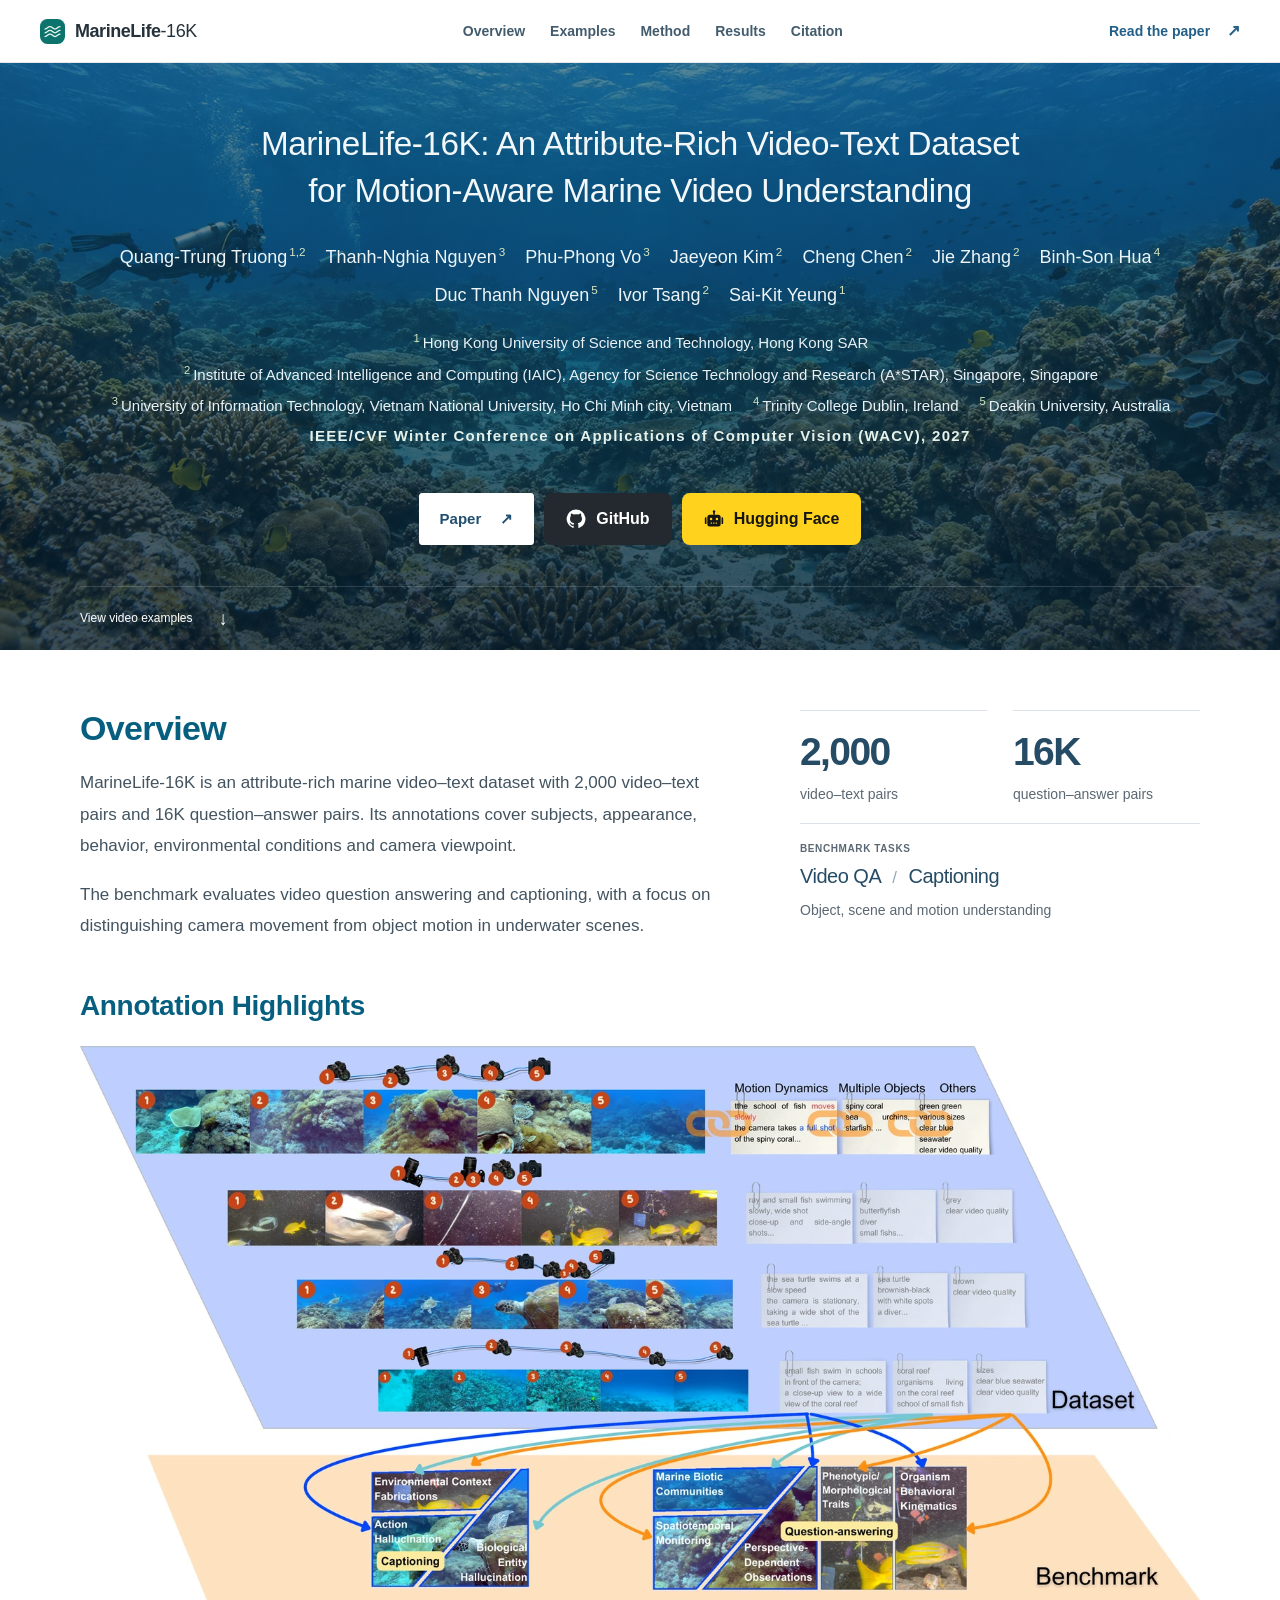
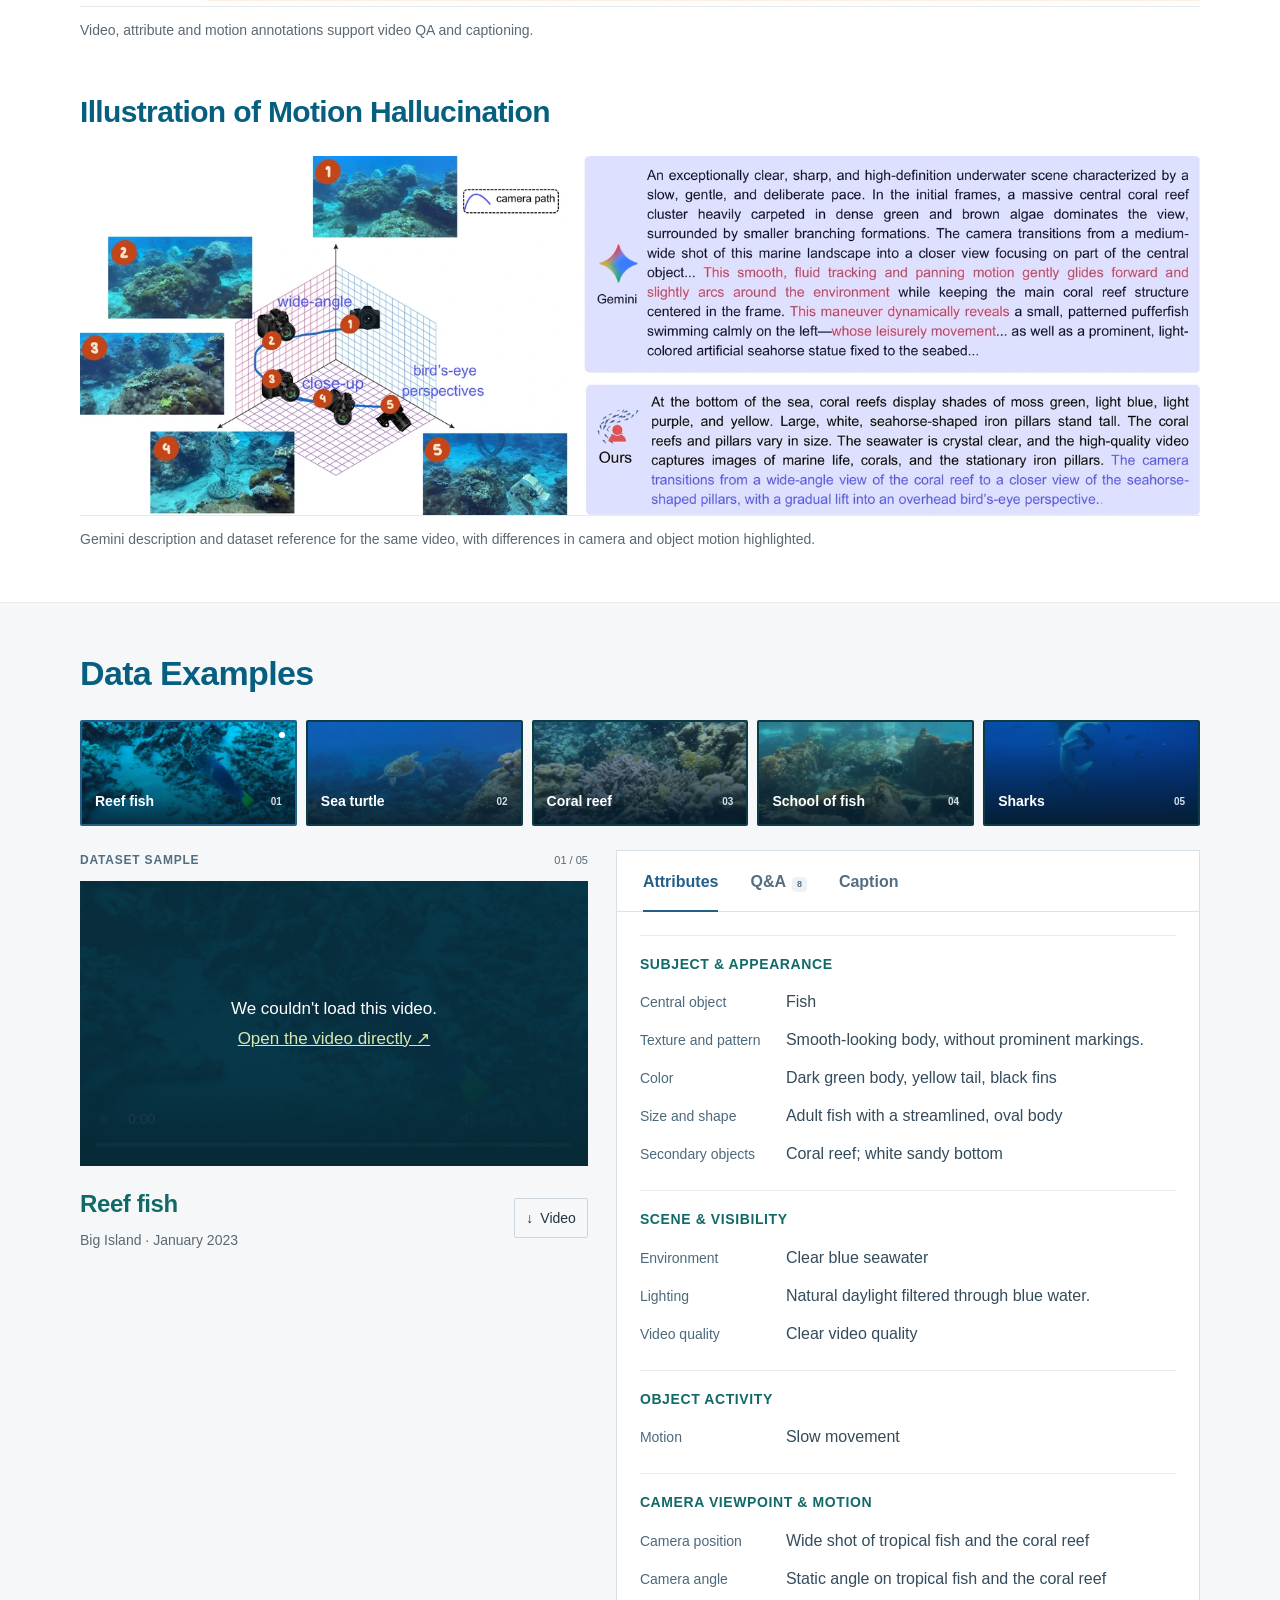
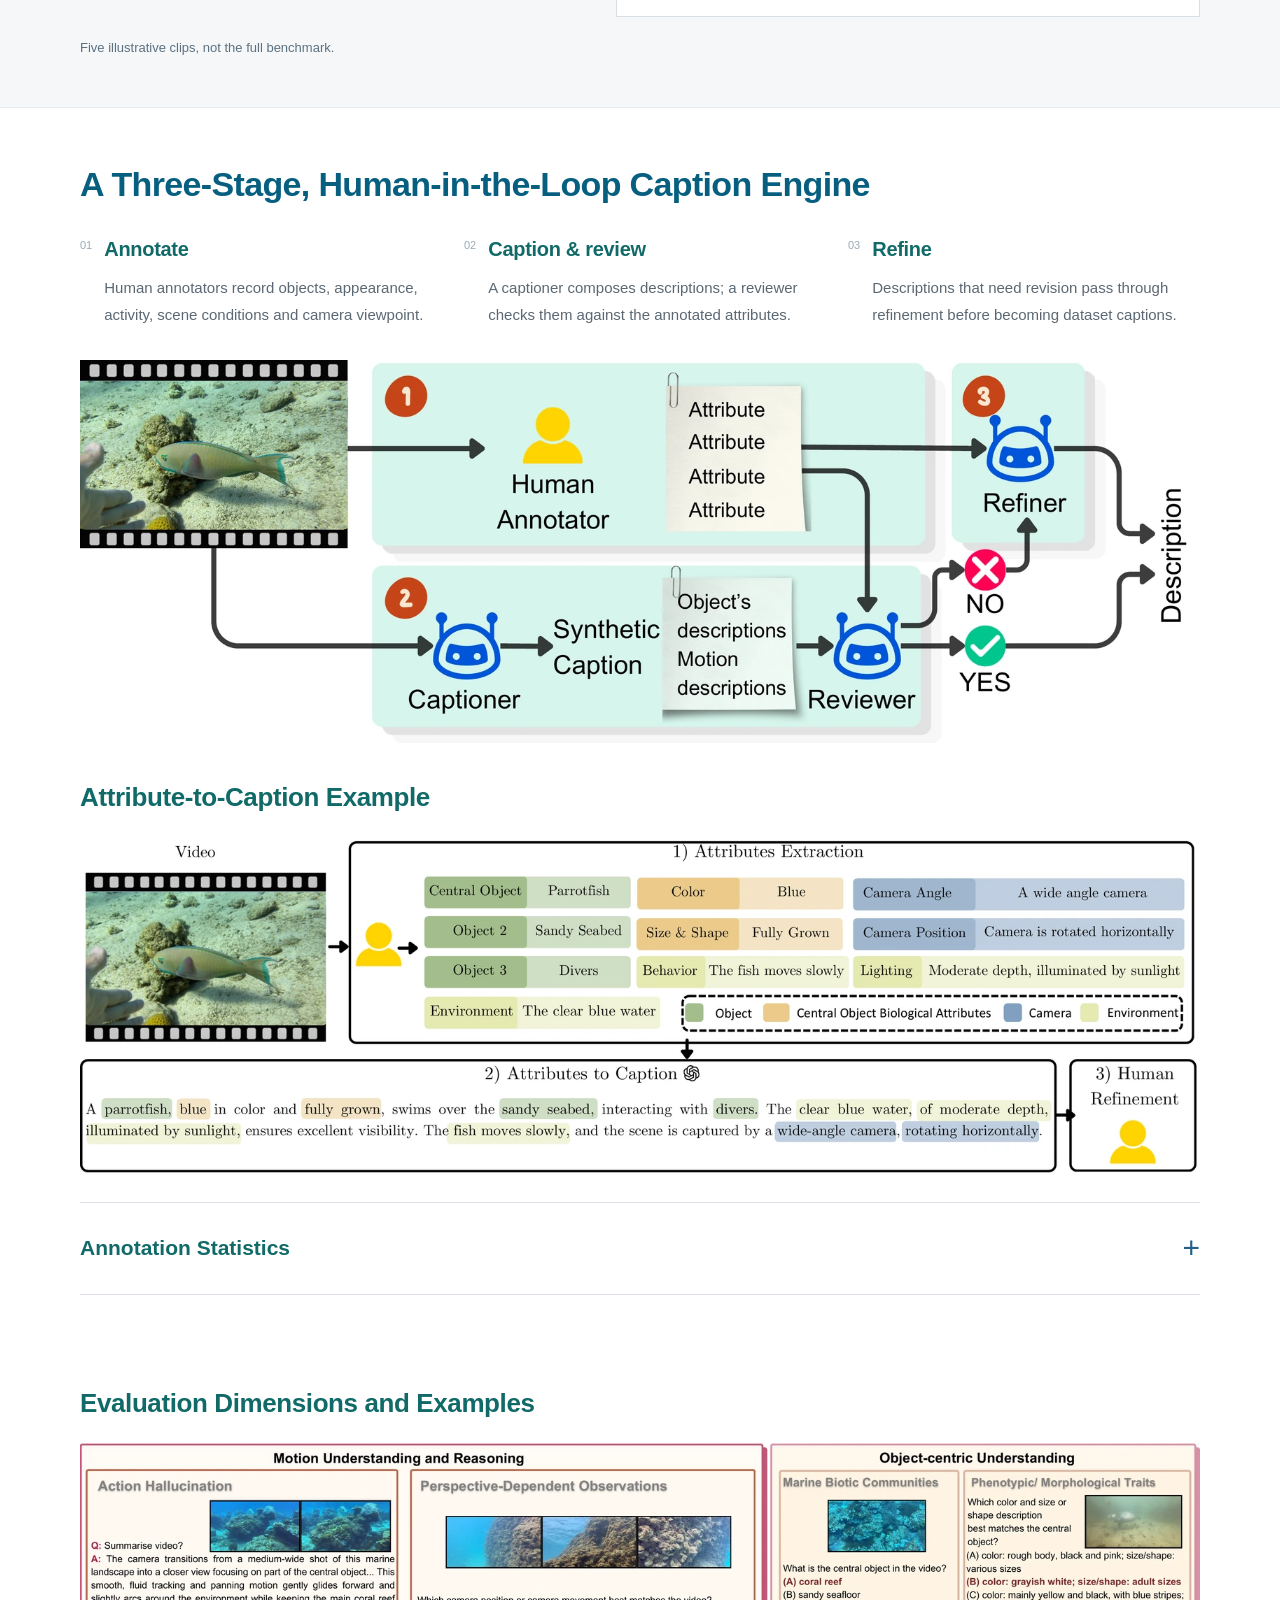
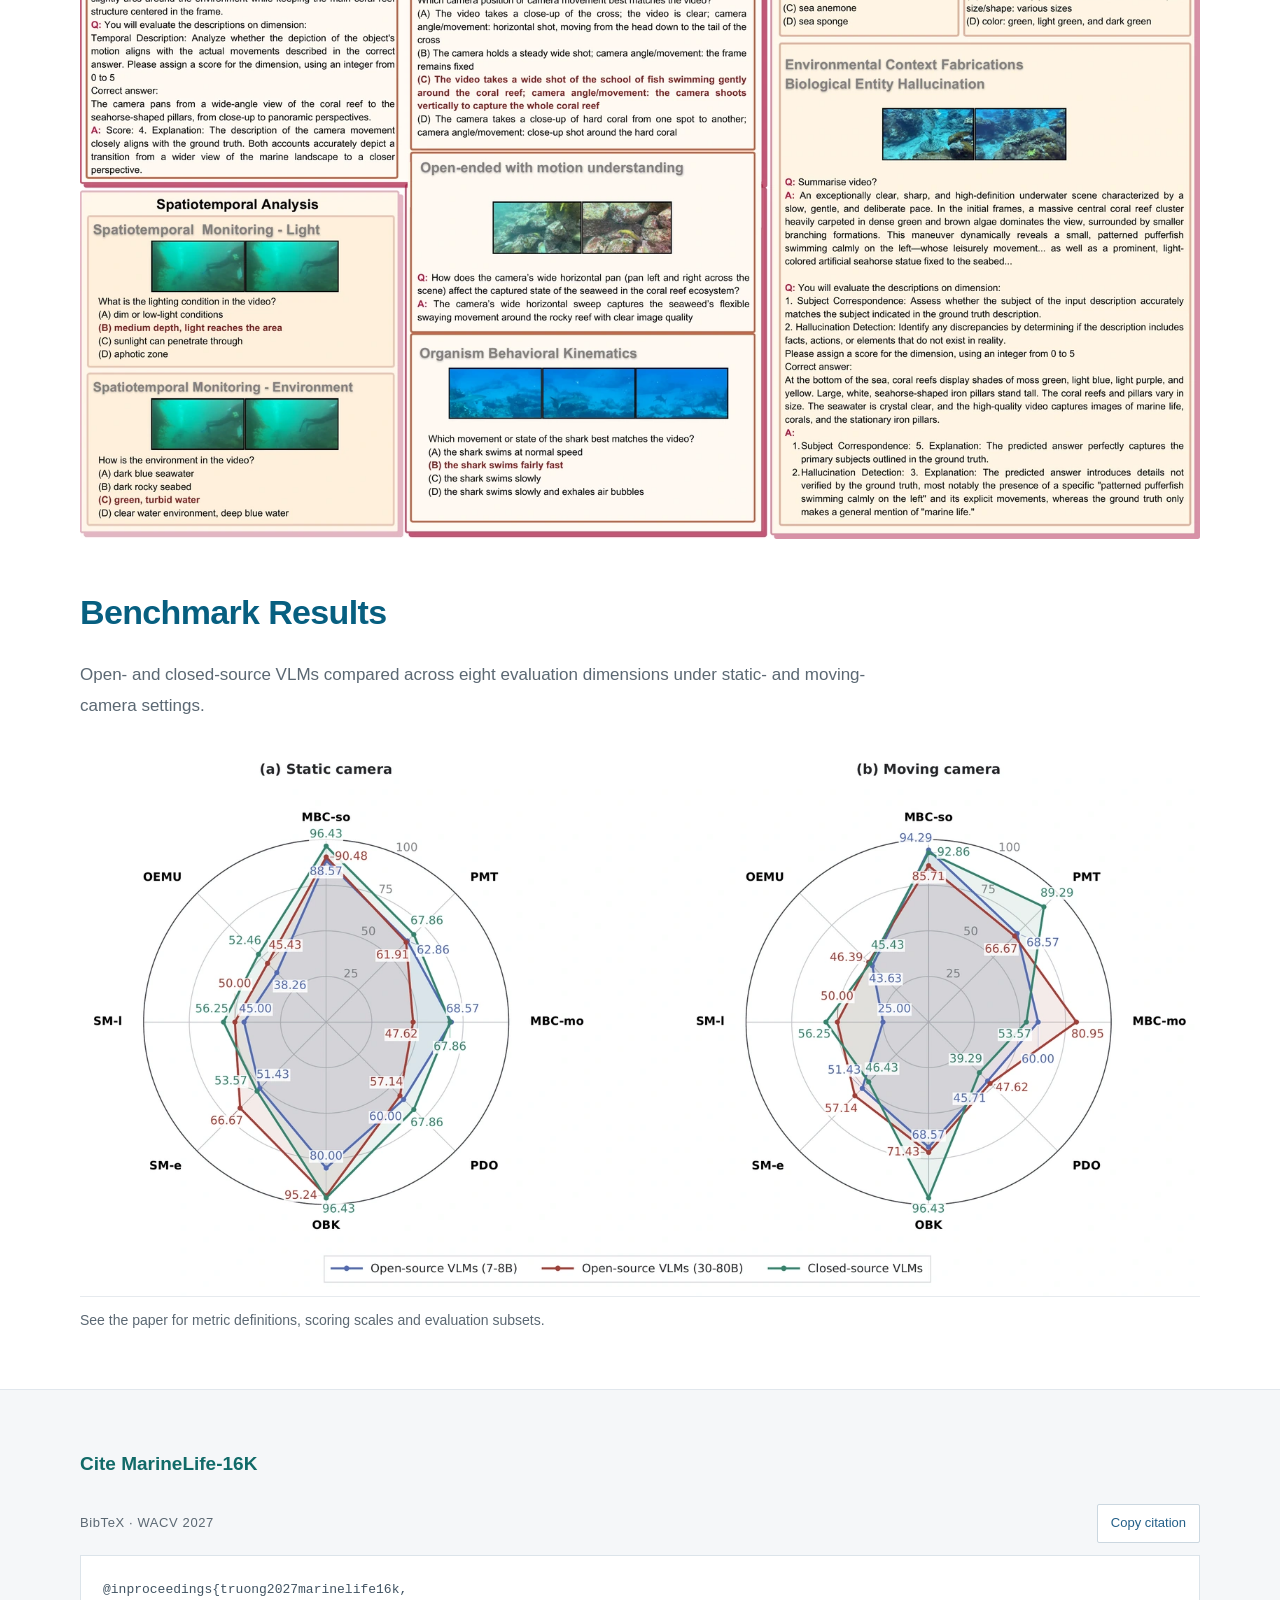
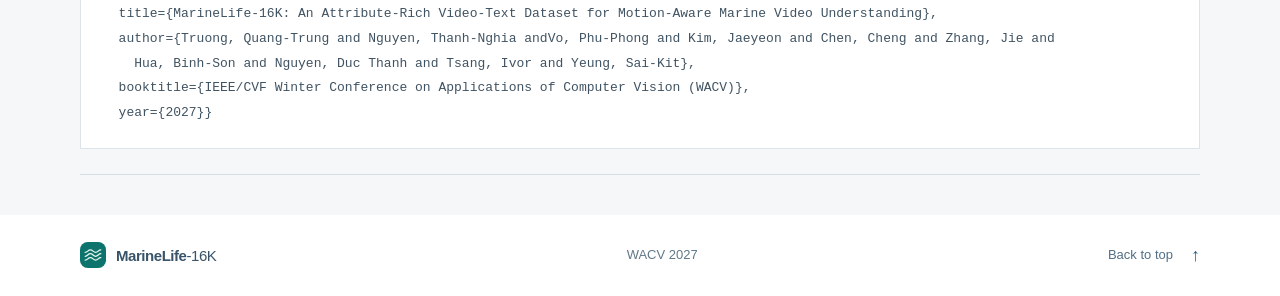
==== commit 57f4d95e: "revise" ====
--- a/index.html
+++ b/index.html
@@ -46,11 +46,11 @@
           <span>Quang-Trung Truong<sup>1,2</sup></span><span>Thanh-Nghia Nguyen<sup>3</sup></span><span>Phu-Phong Vo<sup>3</sup></span><span>Jaeyeon Kim<sup>2</sup></span><span>Cheng Chen<sup>2</sup></span><span>Jie Zhang<sup>2</sup></span><span>Binh-Son Hua<sup>4</sup></span><span>Duc Thanh Nguyen<sup>5</sup></span><span>Ivor Tsang<sup>2</sup></span><span>Sai-Kit Yeung<sup>1</sup></span>
         </p>
         <div class="affiliations">
-          <span><sup>1</sup>Hong Kong University of Science and Technology</span>
-          <span><sup>2</sup>Centre for Frontier AI Research, A*STAR</span>
+          <span><sup>1</sup>Hong Kong University of Science and Technology, Hong Kong SAR</span>
+          <span><sup>2</sup>Institute of Advanced Intelligence and Computing (IAIC), Agency for Science Technology and Research (A*STAR), Singapore, Singapore</span>
           <span><sup>3</sup>University of Information Technology, Vietnam National University, Ho Chi Minh city, Vietnam</span>
-          <span><sup>4</sup>Trinity College Dublin</span>
-          <span><sup>5</sup>Deakin University</span>
+          <span><sup>4</sup>Trinity College Dublin, Ireland</span>
+          <span><sup>5</sup>Deakin University, Australia</span>
         </div>
         <p class="venue-label">IEEE/CVF Winter Conference on Applications of Computer Vision (WACV), 2027</p>
         <div class="hero-actions">
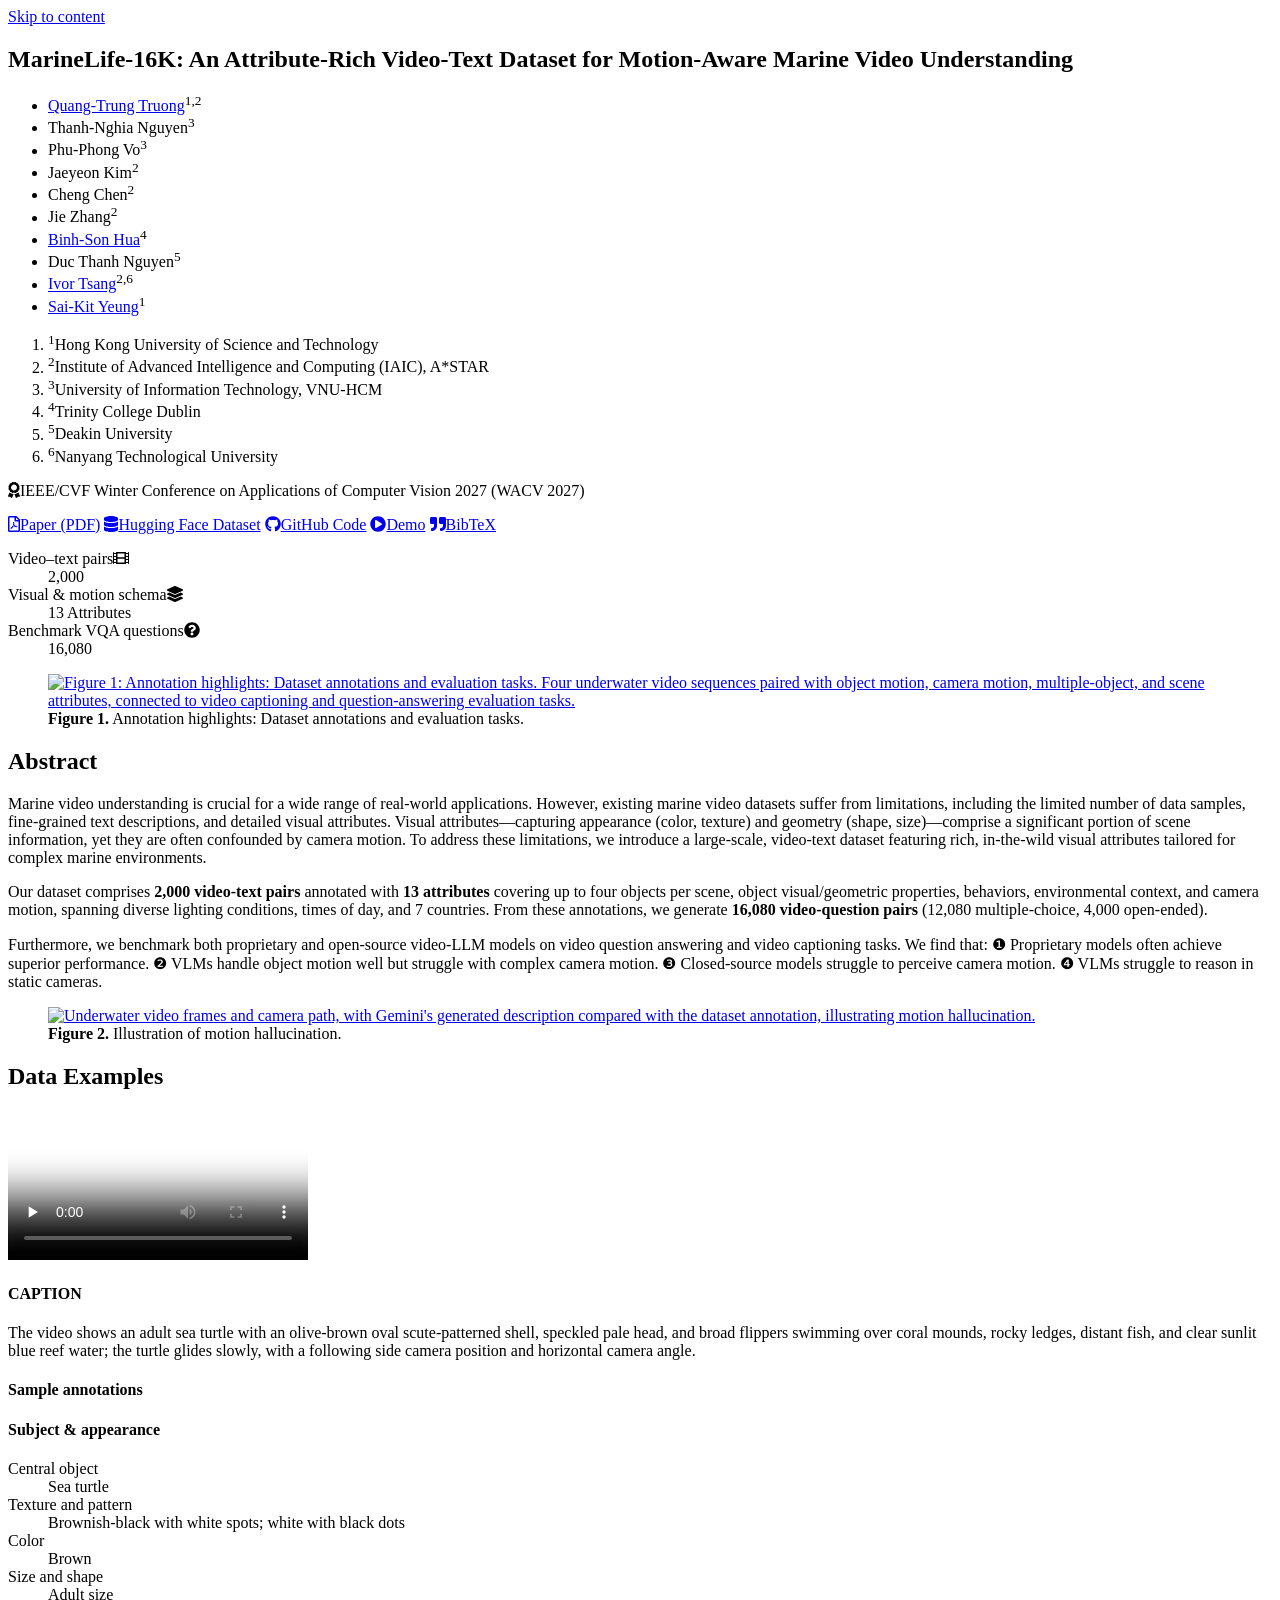
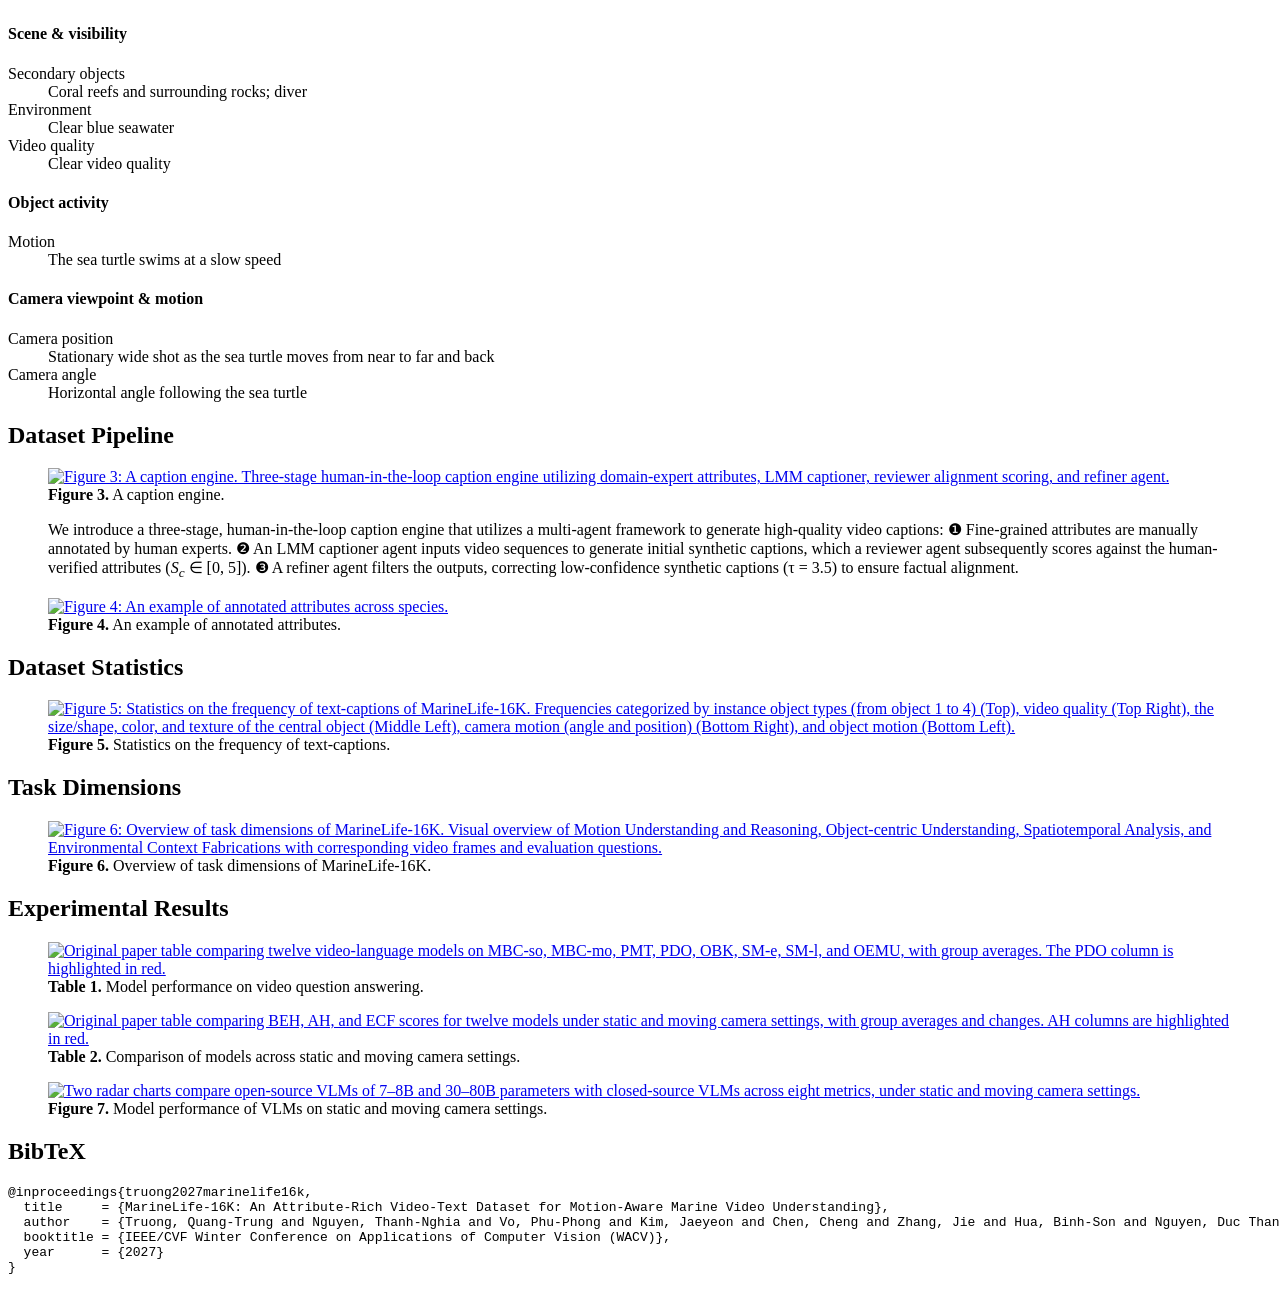
==== commit 37227e5e: "revise" ====
--- a/index.html
+++ b/index.html
@@ -1,197 +1,302 @@
-<!doctype html>
+<!DOCTYPE html>
 <html lang="en">
 <head>
   <meta charset="utf-8">
   <meta name="viewport" content="width=device-width, initial-scale=1">
-  <meta name="description" content="MarineLife-16K: an attribute-rich video–text dataset for motion-aware marine video understanding. Explore underwater videos, annotations, captions and question–answer pairs.">
-  <meta name="theme-color" content="#174d70">
+  <meta name="theme-color" content="#f8fafc">
+  <meta name="description" content="MarineLife-16K: An Attribute-Rich Video-Text Dataset for Motion-Aware Marine Video Understanding.">
+  <meta property="og:title" content="MarineLife-16K">
+  <meta property="og:description" content="An Attribute-Rich Video-Text Dataset for Motion-Aware Marine Video Understanding.">
   <meta property="og:type" content="website">
-  <meta property="og:title" content="MarineLife-16K · WACV 2027">
-  <meta property="og:description" content="An Attribute-Rich Video-Text Dataset for Motion-Aware Marine Video Understanding.">
-  <meta property="og:image" content="./static/figures/teaser.webp">
   <title>MarineLife-16K | Motion-Aware Marine Video Understanding</title>
-  <link rel="icon" href="./static/images/marine-mark.svg" type="image/svg+xml">
-  <link rel="preload" as="image" href="./static/images/hero/reef-channel.webp" fetchpriority="high">
-  <link rel="stylesheet" href="./static/css/project.css?v=20261024-6">
-  <link rel="stylesheet" href="./static/css/research.css?v=20261024-17">
-  <script defer src="./static/js/demo-data.js?v=20261024-4"></script>
-  <script defer src="./static/js/demo-attributes.js?v=20261024-2"></script>
-  <script defer src="./static/js/project.js?v=20261024-17"></script>
+  <link rel="preload" as="image" href="./static/images/webpage.webp" fetchpriority="high">
+  <link rel="stylesheet" href="./globals.css">
+  <script defer src="./static/js/fontawesome.all.min.js"></script>
+  <script defer src="./static/js/header.js"></script>
+  <script defer src="./static/js/figure-viewer.js"></script>
+  <script defer src="./static/js/demo-data.js"></script>
+  <script defer src="./static/js/demo.js"></script>
+  <script defer src="./static/js/results.js"></script>
 </head>
 <body>
   <a class="skip-link" href="#main">Skip to content</a>
-  <header class="site-header">
-    <div class="header-inner">
-      <a class="wordmark" href="#top" aria-label="MarineLife-16K home">
-        <img src="./static/images/marine-mark.svg" width="31" height="31" alt="">
-        <span>MarineLife<span class="wordmark-light">-16K</span></span>
-      </a>
-      <nav class="site-nav" aria-label="Main navigation">
-        <a class="nav-overview" href="#overview">Overview</a>
-        <a class="nav-examples" href="#explore">Examples</a>
-        <a class="nav-method" href="#method">Method</a>
-        <a class="nav-results" href="#results">Results</a>
-        <a class="nav-resources" href="#resources">Citation</a>
-      </nav>
-      <a class="header-paper" href="https://quangtrungtruong.github.io/images/MarineLife-16K.pdf" target="_blank" rel="noopener noreferrer">Read the paper <span aria-hidden="true">↗</span></a>
+  <main id="main" tabindex="-1">
+    <section class="hero-section" aria-labelledby="project-title">
+      <div class="container">
+        <h1 class="hero-title" id="project-title">MarineLife-16K: An Attribute-Rich Video-Text Dataset for Motion-Aware Marine Video Understanding</h1>
+
+        <div id="authors" class="research-team" role="group" aria-label="Authors and affiliations">
+          <ul class="hero-authors" aria-label="Authors">
+            <li class="author-item"><a href="https://quangtrungtruong.github.io/" target="_blank" rel="noopener noreferrer">Quang-Trung Truong</a><sup>1,2</sup></li>
+            <li class="author-item">Thanh-Nghia Nguyen<sup>3</sup></li>
+            <li class="author-item">Phu-Phong Vo<sup>3</sup></li>
+            <li class="author-item">Jaeyeon Kim<sup>2</sup></li>
+            <li class="author-item">Cheng Chen<sup>2</sup></li>
+            <li class="author-item">Jie Zhang<sup>2</sup></li>
+            <li class="author-item"><a href="https://sonhua.github.io/" target="_blank" rel="noopener noreferrer">Binh-Son Hua</a><sup>4</sup></li>
+            <li class="author-item">Duc Thanh Nguyen<sup>5</sup></li>
+            <li class="author-item"><a href="https://ivortsang.github.io/" target="_blank" rel="noopener noreferrer">Ivor Tsang</a><sup>2,6</sup></li>
+            <li class="author-item"><a href="https://saikit.org/" target="_blank" rel="noopener noreferrer">Sai-Kit Yeung</a><sup>1</sup></li>
+          </ul>
+          <ol class="hero-affiliations" aria-label="Affiliations">
+            <li class="affil-item"><sup>1</sup>Hong Kong University of Science and Technology</li>
+            <li class="affil-item"><sup>2</sup>Institute of Advanced Intelligence and Computing (IAIC), A*STAR</li>
+            <li class="affil-item"><sup>3</sup>University of Information Technology, VNU-HCM</li>
+            <li class="affil-item"><sup>4</sup>Trinity College Dublin</li>
+            <li class="affil-item"><sup>5</sup>Deakin University</li>
+            <li class="affil-item"><sup>6</sup>Nanyang Technological University</li>
+          </ol>
+        </div>
+
+        <p class="venue-badge reveal"><i class="fas fa-award" aria-hidden="true"></i><span>IEEE/CVF Winter Conference on Applications of Computer Vision 2027 (WACV 2027)</span></p>
+
+        <div class="hero-actions" role="group" aria-label="Research resources">
+          <a class="btn btn-primary" href="https://arxiv.org/pdf/2610.33478" target="_blank" rel="noopener noreferrer"><i class="far fa-file-pdf" aria-hidden="true"></i><span>Paper (PDF)</span></a>
+          <a class="btn btn-secondary" href="https://huggingface.co/datasets/MarineLife-16K/MarineLife-16K" target="_blank" rel="noopener noreferrer"><i class="fas fa-database" aria-hidden="true"></i><span>Hugging Face Dataset</span></a>
+          <a class="btn btn-secondary" href="https://github.com/MarineLife-16K" target="_blank" rel="noopener noreferrer"><i class="fab fa-github" aria-hidden="true"></i><span>GitHub Code</span></a>
+          <a class="btn btn-secondary" href="#demo"><i class="fas fa-play-circle" aria-hidden="true"></i><span>Demo</span></a>
+          <a class="btn btn-secondary" href="#citation"><i class="fas fa-quote-right" aria-hidden="true"></i><span>BibTeX</span></a>
+        </div>
+
+        <dl class="key-highlights" aria-label="Dataset key highlights">
+          <div class="highlight-card">
+            <dt><span>Video–text pairs</span><i class="fas fa-film" aria-hidden="true"></i></dt>
+            <dd>2,000</dd>
+          </div>
+          <div class="highlight-card">
+            <dt><span>Visual &amp; motion schema</span><i class="fas fa-layer-group" aria-hidden="true"></i></dt>
+            <dd>13 Attributes</dd>
+          </div>
+          <div class="highlight-card">
+            <dt><span>Benchmark VQA questions</span><i class="fas fa-question-circle" aria-hidden="true"></i></dt>
+            <dd>16,080</dd>
+          </div>
+        </dl>
+
+      </div>
+    </section>
+    <div class="teaser-section">
+      <div class="container">
+        <figure id="teaser" class="teaser-figure reveal">
+          <a class="teaser-link figure-zoomable" href="./static/images/figure1_teaser_figure.png" target="_blank" rel="noopener noreferrer" aria-label="Enlarge Figure 1: Annotation highlights figure" aria-haspopup="dialog" data-title="Figure 1. Annotation highlights" data-alt="Figure 1: Annotation highlights: Dataset annotations and evaluation tasks.">
+            <img src="./static/images/figure1_teaser_figure.png" width="2100" height="960" loading="lazy" decoding="async" alt="Figure 1: Annotation highlights: Dataset annotations and evaluation tasks. Four underwater video sequences paired with object motion, camera motion, multiple-object, and scene attributes, connected to video captioning and question-answering evaluation tasks.">
+          </a>
+          <figcaption class="teaser-caption">
+            <strong>Figure 1.</strong> Annotation highlights: Dataset annotations and evaluation tasks.
+          </figcaption>
+        </figure>
+
+      </div>
     </div>
-  </header>
-
-  <main id="main">
-    <section class="project-hero" id="top" aria-labelledby="paper-title">
-      <div class="hero-shade"></div>
-      <div class="hero-content page-width">
-        <h1 id="paper-title"><span class="paper-subtitle">MarineLife-16K: An Attribute-Rich Video-Text Dataset for Motion-Aware Marine Video Understanding</span></h1>
-        <p class="authors">
-          <span>Quang-Trung Truong<sup>1,2</sup></span><span>Thanh-Nghia Nguyen<sup>3</sup></span><span>Phu-Phong Vo<sup>3</sup></span><span>Jaeyeon Kim<sup>2</sup></span><span>Cheng Chen<sup>2</sup></span><span>Jie Zhang<sup>2</sup></span><span>Binh-Son Hua<sup>4</sup></span><span>Duc Thanh Nguyen<sup>5</sup></span><span>Ivor Tsang<sup>2</sup></span><span>Sai-Kit Yeung<sup>1</sup></span>
-        </p>
-        <div class="affiliations">
-          <span><sup>1</sup>Hong Kong University of Science and Technology, Hong Kong SAR</span>
-          <span><sup>2</sup>Institute of Advanced Intelligence and Computing (IAIC), Agency for Science Technology and Research (A*STAR), Singapore, Singapore</span>
-          <span><sup>3</sup>University of Information Technology, Vietnam National University, Ho Chi Minh city, Vietnam</span>
-          <span><sup>4</sup>Trinity College Dublin, Ireland</span>
-          <span><sup>5</sup>Deakin University, Australia</span>
-        </div>
-        <p class="venue-label">IEEE/CVF Winter Conference on Applications of Computer Vision (WACV), 2027</p>
-        <div class="hero-actions">
-          <a class="button button-light" href="https://quangtrungtruong.github.io/images/MarineLife-16K.pdf" target="_blank" rel="noopener noreferrer">Paper <span aria-hidden="true">↗</span></a>
-          <a class="button button-brand button-github" href="https://github.com/quangtrungtruong/MarineLife-16K" target="_blank" rel="noopener noreferrer">
-            <svg class="brand-icon" viewBox="0 0 24 24" aria-hidden="true" focusable="false"><path fill="currentColor" d="M12 .75a11.25 11.25 0 0 0-3.558 21.923c.563.104.769-.244.769-.542 0-.267-.01-.974-.015-1.912-3.13.68-3.791-1.509-3.791-1.509-.512-1.3-1.25-1.646-1.25-1.646-1.022-.699.077-.685.077-.685 1.13.08 1.725 1.16 1.725 1.16 1.005 1.722 2.637 1.225 3.279.937.102-.728.393-1.225.715-1.507-2.499-.284-5.126-1.25-5.126-5.57 0-1.231.44-2.235 1.16-3.023-.116-.285-.503-1.43.11-2.98 0 0 .945-.303 3.094 1.154A10.79 10.79 0 0 1 12 6.17c.956.005 1.918.13 2.818.38 2.148-1.457 3.092-1.154 3.092-1.154.615 1.55.228 2.695.112 2.98.722.788 1.158 1.792 1.158 3.023 0 4.332-2.63 5.283-5.137 5.562.404.349.764 1.04.764 2.097 0 1.514-.014 2.735-.014 3.107 0 .3.203.651.774.54A11.25 11.25 0 0 0 12 .75Z"/></svg>
-            <span>GitHub</span>
-          </a>
-          <a class="button button-brand button-huggingface" href="https://huggingface.co/datasets/MarineLife-16K/MarineLife-16K" target="_blank" rel="noopener noreferrer">
-            <svg class="brand-icon" viewBox="0 0 24 24" aria-hidden="true" focusable="false"><path d="M12 3v4" fill="none" stroke="currentColor" stroke-width="2"/><circle cx="12" cy="3" r="1.5" fill="currentColor"/><rect x="4" y="7" width="16" height="14" rx="3" fill="currentColor"/><path d="M2 11v6m20-6v6" fill="none" stroke="currentColor" stroke-width="2" stroke-linecap="round"/><circle cx="8.5" cy="12" r="1.5" fill="#ffd21e"/><circle cx="15.5" cy="12" r="1.5" fill="#ffd21e"/><path d="M8 17h8" fill="none" stroke="#ffd21e" stroke-width="1.5" stroke-dasharray="1.5 1.5"/></svg>
-            <span>Hugging Face</span>
-          </a>
-        </div>
-      </div>
-      <div class="hero-bottom page-width"><a href="#explore" class="hero-explore">View video examples <span aria-hidden="true">↓</span></a></div>
-    </section>
-
-    <section class="overview-section page-width" id="overview" aria-labelledby="overview-title">
-      <div class="overview-copy">
-        <h2 id="overview-title">Overview</h2>
-        <p>MarineLife-16K is an attribute-rich marine video–text dataset with 2,000 video–text pairs and 16K question–answer pairs. Its annotations cover subjects, appearance, behavior, environmental conditions and camera viewpoint.</p>
-        <p>The benchmark evaluates video question answering and captioning, with a focus on distinguishing camera movement from object motion in underwater scenes.</p>
-      </div>
-      <div class="dataset-facts" aria-label="Dataset at a glance">
-        <div class="fact"><strong>2,000</strong><span>video–text pairs</span></div>
-        <div class="fact"><strong>16K</strong><span>question–answer pairs</span></div>
-        <div class="fact fact-wide"><span class="fact-caption">Benchmark tasks</span><strong class="fact-tasks">Video QA <span aria-hidden="true">/</span> Captioning</strong><span>Object, scene and motion understanding</span></div>
-      </div>
-    </section>
-
-    <section class="research-story page-width" aria-labelledby="dataset-figure-title">
-      <div class="figure-heading"><h2 id="dataset-figure-title">Annotation Highlights</h2></div>
-      <figure class="paper-figure" id="figure-teaser">
-        <div class="paper-image">
-          <img src="./static/figures/teaser.webp" width="1600" height="800" loading="lazy" decoding="async" alt="MarineLife-16K overview: underwater video sequences with object, scene and motion annotations connected to captioning and question-answering tasks.">
-        </div>
-        <figcaption><p>Video, attribute and motion annotations support video QA and captioning.</p></figcaption>
-      </figure>
-      <div class="motion-story">
-        <div class="section-heading"><div><h2>Illustration of Motion Hallucination</h2></div></div>
-        <figure class="paper-figure" id="figure-motion">
-          <div class="paper-image">
-            <img src="./static/figures/motion_halluc_gemini.webp" width="1600" height="512" loading="lazy" decoding="async" alt="Reef video viewpoints and camera trajectory beside Gemini and dataset descriptions, with highlighted differences about camera and object movement.">
-          </div>
-          <figcaption><p>Gemini description and dataset reference for the same video, with differences in camera and object motion highlighted.</p></figcaption>
-        </figure>
-      </div>
-    </section>
-
-    <section class="explore-section" id="explore" aria-labelledby="explore-title">
-      <div class="page-width">
-        <div class="section-heading">
-          <div><h2 id="explore-title">Data Examples</h2></div>
-        </div>
-        <div class="scene-selector" role="tablist" aria-label="Choose a demo video" id="scene-selector"></div>
-        <div class="explorer" id="sample-explorer" role="tabpanel" aria-labelledby="scene-0">
-            <div class="video-column">
-              <div class="video-heading"><span class="live-label"><span aria-hidden="true"></span>Dataset sample</span><span class="sample-number" id="sample-number">01 / 05</span></div>
-              <div class="video-stage">
-                <video id="marine-demo-video" controls playsinline preload="metadata" poster="./static/images/demo/BigIsland_Jan3_2023_0019.webp" aria-label="Reef fish dataset video"></video>
-                <div class="video-error" id="video-error" hidden>We couldn't load this video. <a id="video-download-fallback" href="./Video_demo/BigIsland_Jan3_2023_0019.mp4">Open the video directly ↗</a></div>
-              </div>
-              <div class="video-caption"><div><h3 id="scene-title">Reef fish</h3><p id="scene-location">Big Island · January 2023</p></div><a class="video-download" id="video-download" href="./Video_demo/BigIsland_Jan3_2023_0019.mp4" download aria-label="Download this video">↓ <span>Video</span></a></div>
+    <section id="abstract" class="overview-section" aria-labelledby="abstract-title">
+      <div class="container">
+        <div class="abstract-content reveal">
+          <h2 id="abstract-title">Abstract</h2>
+          <div class="abstract-text">
+            <p>Marine video understanding is crucial for a wide range of real-world applications. However, existing marine video datasets suffer from limitations, including the limited number of data samples, fine-grained text descriptions, and detailed visual attributes. Visual attributes—capturing appearance (color, texture) and geometry (shape, size)—comprise a significant portion of scene information, yet they are often confounded by camera motion. To address these limitations, we introduce a large-scale, video-text dataset featuring rich, in-the-wild visual attributes tailored for complex marine environments.</p>
+            <p>Our dataset comprises <strong>2,000 video-text pairs</strong> annotated with <strong>13 attributes</strong> covering up to four objects per scene, object visual/geometric properties, behaviors, environmental context, and camera motion, spanning diverse lighting conditions, times of day, and 7 countries. From these annotations, we generate <strong>16,080 video-question pairs</strong> (12,080 multiple-choice, 4,000 open-ended).</p>
+            <p>Furthermore, we benchmark both proprietary and open-source video-LLM models on video question answering and video captioning tasks. We find that: ❶ Proprietary models often achieve superior performance. ❷ VLMs handle object motion well but struggle with complex camera motion. ❸ Closed-source models struggle to perceive camera motion. ❹ VLMs struggle to reason in static cameras.</p>
+          </div>
+        </div>
+        <figure id="motion-example" class="abstract-figure reveal">
+          <a class="teaser-link figure-zoomable" href="./static/images/motion_halluc_gemini.svg" target="_blank" rel="noopener noreferrer" aria-label="Enlarge Figure 2: Illustration of motion hallucination" aria-haspopup="dialog" data-title="Figure 2. Illustration of motion hallucination.">
+            <img src="./static/images/motion_halluc_gemini.svg" width="1772" height="566" loading="lazy" decoding="async" alt="Underwater video frames and camera path, with Gemini's generated description compared with the dataset annotation, illustrating motion hallucination.">
+          </a>
+          <figcaption class="teaser-caption"><strong>Figure 2.</strong> Illustration of motion hallucination.</figcaption>
+        </figure>
+      </div>
+    </section>
+    <section id="demo" class="demo-section" aria-labelledby="demo-title">
+      <div class="container">
+        <div class="demo-heading reveal">
+          <h2 id="demo-title">Data Examples</h2>
+        </div>
+        <div class="demo-showcase reveal">
+          <h3 class="sr-only">Interactive video sample details</h3>
+          <div id="sample-picker" class="sample-picker" role="group" aria-label="Choose a video sample" hidden>
+
+
+          </div>
+          <div class="demo-layout">
+            <div class="demo-media">
+              <div class="demo-video-frame">
+                <video id="demo-video" controls playsinline preload="none" poster="./static/images/samples/GreenIsland_Apr9_2023_0002.webp" src="./Video_demo/GreenIsland_Apr9_2023_0002.mp4" aria-label="Sea turtle video" aria-describedby="sample-caption">
+                  Your browser does not support embedded video. <a href="./Video_demo/GreenIsland_Apr9_2023_0002.mp4">Open the sea turtle video</a>.
+                </video>
+                <button type="button" id="video-start" class="video-start" aria-label="Play sea turtle video" hidden>
+                  <img id="video-cover" src="./static/images/samples/GreenIsland_Apr9_2023_0002.webp" width="1280" height="720" alt="" loading="lazy" decoding="async">
+                  <span class="video-play-label"><span aria-hidden="true">▶</span> Play video</span>
+                </button>
+              </div>
+              <p id="video-error" class="video-error" role="status" hidden>This video could not be loaded. Try another sample or reload the page.</p>
+              <div class="sample-caption">
+                <h4>CAPTION</h4>
+                <p id="sample-caption">The video shows an adult sea turtle with an olive-brown oval scute-patterned shell, speckled pale head, and broad flippers swimming over coral mounds, rocky ledges, distant fish, and clear sunlit blue reef water; the turtle glides slowly, with a following side camera position and horizontal camera angle.</p>
+              </div>
             </div>
-          <div class="annotation-column">
-            <div class="annotation-tabs" role="tablist" aria-label="Explore annotations">
-              <button type="button" id="tab-attributes" role="tab" aria-selected="true" aria-controls="panel-attributes" tabindex="0" data-panel="attributes">Attributes</button>
-              <button type="button" id="tab-qa" role="tab" aria-selected="false" aria-controls="panel-qa" tabindex="-1" data-panel="qa">Q&amp;A <span id="qa-count"></span></button>
-              <button type="button" id="tab-caption" role="tab" aria-selected="false" aria-controls="panel-caption" tabindex="-1" data-panel="caption">Caption</button>
+            <div class="demo-details">
+              <div class="demo-tabs" role="tablist" aria-label="Sample details" data-active="annotations" hidden>
+                <div class="demo-tab-slider" aria-hidden="true"></div>
+                <button type="button" id="tab-annotations" role="tab" aria-selected="true" aria-controls="panel-annotations" tabindex="0">Annotations</button>
+                <button type="button" id="tab-qa" role="tab" aria-selected="false" aria-controls="panel-qa" tabindex="-1">Q&amp;A</button>
+              </div>
+              <div id="panel-annotations" class="demo-panel">
+                <h4 class="annotation-heading">Sample annotations</h4>
+                <div id="sample-annotations">
+                  <section class="attribute-group" aria-labelledby="attribute-group-0">
+                    <h4 id="attribute-group-0">Subject &amp; appearance</h4>
+                    <dl class="attribute-cards">
+                      <div><dt>Central object</dt><dd>Sea turtle</dd></div>
+                      <div><dt>Texture and pattern</dt><dd>Brownish-black with white spots; white with black dots</dd></div>
+                      <div><dt>Color</dt><dd>Brown</dd></div>
+                      <div><dt>Size and shape</dt><dd>Adult size</dd></div>
+                    </dl>
+                  </section>
+                  <section class="attribute-group" aria-labelledby="attribute-group-1">
+                    <h4 id="attribute-group-1">Scene &amp; visibility</h4>
+                    <dl class="attribute-cards">
+                      <div><dt>Secondary objects</dt><dd>Coral reefs and surrounding rocks; diver</dd></div>
+                      <div><dt>Environment</dt><dd>Clear blue seawater</dd></div>
+                      <div><dt>Video quality</dt><dd>Clear video quality</dd></div>
+                    </dl>
+                  </section>
+                  <section class="attribute-group" aria-labelledby="attribute-group-2">
+                    <h4 id="attribute-group-2">Object activity</h4>
+                    <dl class="attribute-cards attribute-cards-wide"><div><dt>Motion</dt><dd>The sea turtle swims at a slow speed</dd></div></dl>
+                  </section>
+                  <section class="attribute-group" aria-labelledby="attribute-group-3">
+                    <h4 id="attribute-group-3">Camera viewpoint &amp; motion</h4>
+                    <dl class="attribute-cards attribute-cards-wide">
+                      <div><dt>Camera position</dt><dd>Stationary wide shot as the sea turtle moves from near to far and back</dd></div>
+                      <div><dt>Camera angle</dt><dd>Horizontal angle following the sea turtle</dd></div>
+                    </dl>
+                  </section>
+                </div>
+              </div>
+              <div id="panel-qa" class="demo-panel" role="tabpanel" aria-labelledby="tab-qa" tabindex="0" hidden>
+                <div id="question-list" class="question-list"></div>
+              </div>
             </div>
-            <div id="panel-attributes" class="annotation-panel" role="tabpanel" aria-labelledby="tab-attributes" tabindex="0"></div>
-            <div id="panel-qa" class="annotation-panel" role="tabpanel" aria-labelledby="tab-qa" tabindex="0" hidden></div>
-            <div id="panel-caption" class="annotation-panel" role="tabpanel" aria-labelledby="tab-caption" tabindex="0" hidden></div>
-          </div>
-        </div>
-        <p class="explorer-note">Five illustrative clips, not the full benchmark.</p>
-        <p class="sr-only" id="explorer-status" aria-live="polite"></p>
-        <noscript><p class="noscript-note">Enable JavaScript to switch samples and explore annotations. You can still watch the videos in the <a href="https://github.com/quangtrungtruong/MarineLife-16K/tree/main/Video_demo">repository</a>.</p></noscript>
-      </div>
-    </section>
-
-    <section class="method-section page-width" id="method" aria-labelledby="method-title">
-      <div class="section-heading"><div><h2 id="method-title">A Three-Stage, Human-in-the-Loop Caption Engine</h2></div></div>
-      <ol class="method-steps">
-        <li><span>01</span><div><h3>Annotate</h3><p>Human annotators record objects, appearance, activity, scene conditions and camera viewpoint.</p></div></li>
-        <li><span>02</span><div><h3>Caption &amp; review</h3><p>A captioner composes descriptions; a reviewer checks them against the annotated attributes.</p></div></li>
-        <li><span>03</span><div><h3>Refine</h3><p>Descriptions that need revision pass through refinement before becoming dataset captions.</p></div></li>
-      </ol>
-      <figure class="paper-figure" id="figure-engine">
-        <div class="paper-image">
-          <img src="./static/figures/data_engine.webp" width="1600" height="548" loading="lazy" decoding="async" alt="Three-stage annotation pipeline: human attribute annotation, caption generation and review, followed by refinement when required.">
-        </div>
-      </figure>
-      <div class="example-heading"><h3>Attribute-to-Caption Example</h3></div>
-      <figure class="paper-figure" id="figure-caption">
-        <div class="paper-image">
-          <img src="./static/figures/captioning_example.webp" width="1600" height="480" loading="lazy" decoding="async" alt="Parrotfish video example showing human-extracted attributes, a color-coded generated caption and the human-refined caption.">
-        </div>
-      </figure>
-      <details class="annotation-statistics">
-        <summary><strong>Annotation Statistics</strong><span class="statistics-toggle" aria-hidden="true">+</span></summary>
-        <figure class="paper-figure" id="figure-statistics">
-          <div class="paper-image">
-            <img src="./static/figures/text_stats1.webp" width="1600" height="1169" loading="lazy" decoding="async" alt="Bar charts of annotated object categories, size and shape, color, texture, lighting, video sharpness, camera position, camera angle and motion.">
-          </div>
-        </figure>
-      </details>
-    </section>
-
-    <section class="benchmark-section page-width" id="benchmark" aria-labelledby="benchmark-title">
-      <div class="example-heading"><h3>Evaluation Dimensions and Examples</h3></div>
-      <figure class="paper-figure" id="figure-dimensions">
-        <div class="paper-image">
-          <img src="./static/figures/dimension.webp" width="1600" height="994" loading="lazy" decoding="async" alt="Detailed examples of MarineLife-16K evaluation dimensions, including object recognition, morphology, camera viewpoint, behavior, environment, lighting and caption hallucinations.">
-        </div>
-      </figure>
-    </section>
-
-    <section class="results-section page-width" id="results" aria-labelledby="results-title">
-      <div class="section-heading"><div><h2 id="results-title">Benchmark Results</h2></div></div>
-      <p class="results-intro">Open- and closed-source VLMs compared across eight evaluation dimensions under static- and moving-camera settings.</p>
-      <figure class="paper-figure" id="figure-radar">
-        <div class="paper-image">
-          <img src="./static/figures/radar-chart.webp" width="1600" height="781" loading="lazy" decoding="async" alt="Two radar plots comparing open-source VLMs with 7–8B and 30–80B parameters and closed-source VLMs under static-camera and moving-camera conditions across MBC-so, PMT, MBC-mo, PDO, OBK, SM-e, SM-l and OEMU.">
-        </div>
-        <figcaption><p>See the paper for metric definitions, scoring scales and evaluation subsets.</p></figcaption>
-      </figure>
-    </section>
-
-    <section class="resources-section" id="resources" aria-labelledby="resources-title">
-      <!-- <div class="section-heading page-width"><div><h2 id="resources-title">Citation</h2></div></div> -->
-      <div class="page-width">
-        <div class="citation" id="citation"><h3 class="citation-heading">Cite MarineLife-16K</h3><div class="citation-body"><div class="citation-topline"><span>BibTeX · WACV 2027</span><button type="button" id="copy-citation">Copy citation</button></div><pre><code id="bibtex">@inproceedings{truong2027marinelife16k,
-  title={MarineLife-16K: An Attribute-Rich Video-Text Dataset for Motion-Aware Marine Video Understanding},
-  author={Truong, Quang-Trung and Nguyen, Thanh-Nghia andVo, Phu-Phong and Kim, Jaeyeon and Chen, Cheng and Zhang, Jie and 
-    Hua, Binh-Son and Nguyen, Duc Thanh and Tsang, Ivor and Yeung, Sai-Kit},
-  booktitle={IEEE/CVF Winter Conference on Applications of Computer Vision (WACV)},
-  year={2027}}</code></pre><span id="copy-status" class="sr-only" aria-live="polite"></span></div></div>
-      </div>
-    </section>
+          </div>
+          <p id="sample-announcement" class="sr-only" role="status"></p>
+          <noscript><p class="demo-noscript">Enable JavaScript to browse all five samples and their questions.</p></noscript>
+        </div>
+      </div>
+    </section>
+    <section id="pipeline" class="pipeline-section" aria-labelledby="pipeline-title">
+      <div class="container">
+        <div class="pipeline-heading reveal">
+          <h2 id="pipeline-title">Dataset Pipeline</h2>
+        </div>
+
+        <figure class="pipeline-figure reveal">
+          <a class="teaser-link figure-zoomable" href="./static/images/figure3_data_engine.png" target="_blank" rel="noopener noreferrer" aria-label="Enlarge Figure 3: A caption engine figure" aria-haspopup="dialog" data-title="Figure 3. A caption engine." data-alt="Figure 3: A caption engine. Three-stage human-in-the-loop caption engine architecture.">
+            <img src="./static/images/figure3_data_engine.png" width="3416" height="1169" loading="lazy" decoding="async" alt="Figure 3: A caption engine. Three-stage human-in-the-loop caption engine utilizing domain-expert attributes, LMM captioner, reviewer alignment scoring, and refiner agent.">
+          </a>
+          <figcaption class="teaser-caption">
+            <strong>Figure 3.</strong> A caption engine.
+          </figcaption>
+          <p class="figure-description">
+            We introduce a three-stage, human-in-the-loop caption engine that utilizes a multi-agent framework to generate high-quality video captions: ❶ Fine-grained attributes are manually annotated by human experts. ❷ An LMM captioner agent inputs video sequences to generate initial synthetic captions, which a reviewer agent subsequently scores against the human-verified attributes (<em>S<sub>c</sub></em> &isin; [0, 5]). ❸ A refiner agent filters the outputs, correcting low-confidence synthetic captions (&tau; = 3.5) to ensure factual alignment.
+          </p>
+        </figure>
+
+        <figure class="pipeline-figure reveal">
+          <a class="teaser-link figure-zoomable" href="./static/images/figure4_annotated_attributes.png" target="_blank" rel="noopener noreferrer" aria-label="Enlarge Figure 4: An example of annotated attributes figure" aria-haspopup="dialog" data-title="Figure 4. An example of annotated attributes." data-alt="Figure 4: An example of annotated attributes across species.">
+            <img src="./static/images/figure4_annotated_attributes.png" width="4450" height="1335" loading="lazy" decoding="async" alt="Figure 4: An example of annotated attributes across species.">
+          </a>
+          <figcaption class="teaser-caption">
+            <strong>Figure 4.</strong> An example of annotated attributes.
+          </figcaption>
+        </figure>
+      </div>
+    </section>
+    <section id="statistics" class="stats-section" aria-labelledby="stats-title">
+      <div class="container">
+        <div class="stats-heading reveal">
+          <h2 id="stats-title">Dataset Statistics</h2>
+        </div>
+
+        <figure class="stats-figure reveal">
+          <a class="teaser-link figure-zoomable" href="./static/images/figure5_text_stats.png" target="_blank" rel="noopener noreferrer" aria-label="Enlarge Figure 5: Statistics on the frequency of text-captions figure" aria-haspopup="dialog" data-title="Figure 5. Statistics on the frequency of text-captions." data-alt="Figure 5: Statistics on the frequency of text-captions of MarineLife-16K.">
+            <img src="./static/images/figure5_text_stats.png" width="8972" height="6550" loading="lazy" decoding="async" alt="Figure 5: Statistics on the frequency of text-captions of MarineLife-16K. Frequencies categorized by instance object types (from object 1 to 4) (Top), video quality (Top Right), the size/shape, color, and texture of the central object (Middle Left), camera motion (angle and position) (Bottom Right), and object motion (Bottom Left).">
+          </a>
+          <figcaption class="teaser-caption">
+            <strong>Figure 5.</strong> Statistics on the frequency of text-captions.
+          </figcaption>
+        </figure>
+      </div>
+    </section>
+    <section id="dimensions" class="dimensions-section" aria-labelledby="dimensions-title">
+      <div class="container">
+        <div class="dimensions-heading reveal">
+          <h2 id="dimensions-title">Task Dimensions</h2>
+        </div>
+
+
+        <figure class="dimensions-figure reveal">
+          <a class="teaser-link figure-zoomable" href="./static/images/figure7_task_dimensions.png" target="_blank" rel="noopener noreferrer" aria-label="Enlarge Figure 6: Overview of task dimensions of MarineLife-16K figure" aria-haspopup="dialog" data-title="Figure 6. Overview of task dimensions of MarineLife-16K." data-alt="Figure 6: Overview of task dimensions of MarineLife-16K.">
+            <img src="./static/images/figure7_task_dimensions.png" width="6120" height="3800" loading="lazy" decoding="async" alt="Figure 6: Overview of task dimensions of MarineLife-16K. Visual overview of Motion Understanding and Reasoning, Object-centric Understanding, Spatiotemporal Analysis, and Environmental Context Fabrications with corresponding video frames and evaluation questions.">
+          </a>
+          <figcaption class="teaser-caption">
+            <strong>Figure 6.</strong> Overview of task dimensions of MarineLife-16K.
+          </figcaption>
+        </figure>
+      </div>
+    </section>
+    <section id="results" class="results-section" aria-labelledby="results-title">
+      <div class="container">
+        <div class="results-heading reveal"><h2 id="results-title">Experimental Results</h2></div>
+        <figure class="paper-result result-table-qa reveal">
+          <a class="teaser-link figure-zoomable" href="./static/images/table3_vlm_benchmark.svg" target="_blank" rel="noopener noreferrer" aria-label="Enlarge Table 1. Model performance on video question answering." aria-haspopup="dialog" data-title="Table 1. Model performance on video question answering.">
+            <img src="./static/images/table3_vlm_benchmark.svg" width="1468" height="788" loading="lazy" decoding="async" alt="Original paper table comparing twelve video-language models on MBC-so, MBC-mo, PMT, PDO, OBK, SM-e, SM-l, and OEMU, with group averages. The PDO column is highlighted in red.">
+          </a>
+          <figcaption class="teaser-caption"><strong>Table 1.</strong> Model performance on video question answering.</figcaption>
+        </figure>
+        <figure class="paper-result result-table-camera reveal">
+          <a class="teaser-link figure-zoomable" href="./static/images/table4_static_vs_moving.svg" target="_blank" rel="noopener noreferrer" aria-label="Enlarge Table 2. Comparison of models across static and moving camera settings." aria-haspopup="dialog" data-title="Table 2. Comparison of models across static and moving camera settings.">
+            <img src="./static/images/table4_static_vs_moving.svg" width="948" height="780" loading="lazy" decoding="async" alt="Original paper table comparing BEH, AH, and ECF scores for twelve models under static and moving camera settings, with group averages and changes. AH columns are highlighted in red.">
+          </a>
+          <figcaption class="teaser-caption"><strong>Table 2.</strong> Comparison of models across static and moving camera settings.</figcaption>
+        </figure>
+        <figure class="paper-result result-radar reveal">
+          <a class="teaser-link figure-zoomable" href="./static/images/radarchart.svg" target="_blank" rel="noopener noreferrer" aria-label="Enlarge Figure 7. Model performance of VLMs on static and moving camera settings." aria-haspopup="dialog" data-title="Figure 7. Model performance of VLMs on static and moving camera settings.">
+            <img src="./static/images/radarchart.svg" width="3897" height="1875" loading="lazy" decoding="async" alt="Two radar charts compare open-source VLMs of 7–8B and 30–80B parameters with closed-source VLMs across eight metrics, under static and moving camera settings.">
+          </a>
+          <figcaption class="teaser-caption"><strong>Figure 7.</strong> Model performance of VLMs on static and moving camera settings.</figcaption>
+        </figure>
+      </div>
+    </section>
+    <section id="citation" class="citation-section" aria-labelledby="citation-title">
+      <div class="container">
+        <div class="citation-heading reveal">
+          <h2 id="citation-title">BibTeX</h2>
+          <button id="copy-bibtex" class="copy-bibtex-button" type="button" aria-label="Copy BibTeX to clipboard" hidden><i class="far fa-copy" aria-hidden="true"></i><span class="copy-label">Copy</span></button>
+        </div>
+        <div class="citation-block">
+          <pre tabindex="0" aria-label="BibTeX citation"><code id="bibtex-code">@inproceedings{truong2027marinelife16k,
+  title     = {MarineLife-16K: An Attribute-Rich Video-Text Dataset for Motion-Aware Marine Video Understanding},
+  author    = {Truong, Quang-Trung and Nguyen, Thanh-Nghia and Vo, Phu-Phong and Kim, Jaeyeon and Chen, Cheng and Zhang, Jie and Hua, Binh-Son and Nguyen, Duc Thanh and Tsang, Ivor and Yeung, Sai-Kit},
+  booktitle = {IEEE/CVF Winter Conference on Applications of Computer Vision (WACV)},
+  year      = {2027}
+}</code></pre>
+        </div>
+        <p id="copy-status" class="copy-status" role="status" aria-live="polite"></p>
+      </div>
+    </section>
+
   </main>
-  <footer class="site-footer"><div class="page-width footer-inner"><a class="wordmark" href="#top"><img src="./static/images/marine-mark.svg" width="28" height="28" alt=""><span>MarineLife<span class="wordmark-light">-16K</span></span></a><p>WACV 2027</p><a href="#top" class="back-top">Back to top <span aria-hidden="true">↑</span></a></div></footer>
+  <dialog id="figure-viewer" class="figure-viewer" aria-labelledby="figure-viewer-title">
+    <div class="figure-viewer-toolbar">
+      <h2 id="figure-viewer-title">Figure 1. Annotation highlights</h2>
+      <div class="figure-viewer-controls">
+        <button type="button" id="figure-zoom-toggle" aria-label="Zoom in" aria-pressed="false" title="Zoom in"><span aria-hidden="true">+</span></button>
+        <button type="button" id="figure-viewer-close" aria-label="Close enlarged figure" title="Close" autofocus><span aria-hidden="true">×</span></button>
+      </div>
+    </div>
+    <div id="figure-viewport" class="figure-viewport" tabindex="0" role="region" aria-label="Enlarged figure; scroll to see details when zoomed">
+      <img id="enlarged-figure" width="2100" height="960" alt="Enlarged MarineLife-16K figure viewer.">
+    </div>
+  </dialog>
 </body>
 </html>
